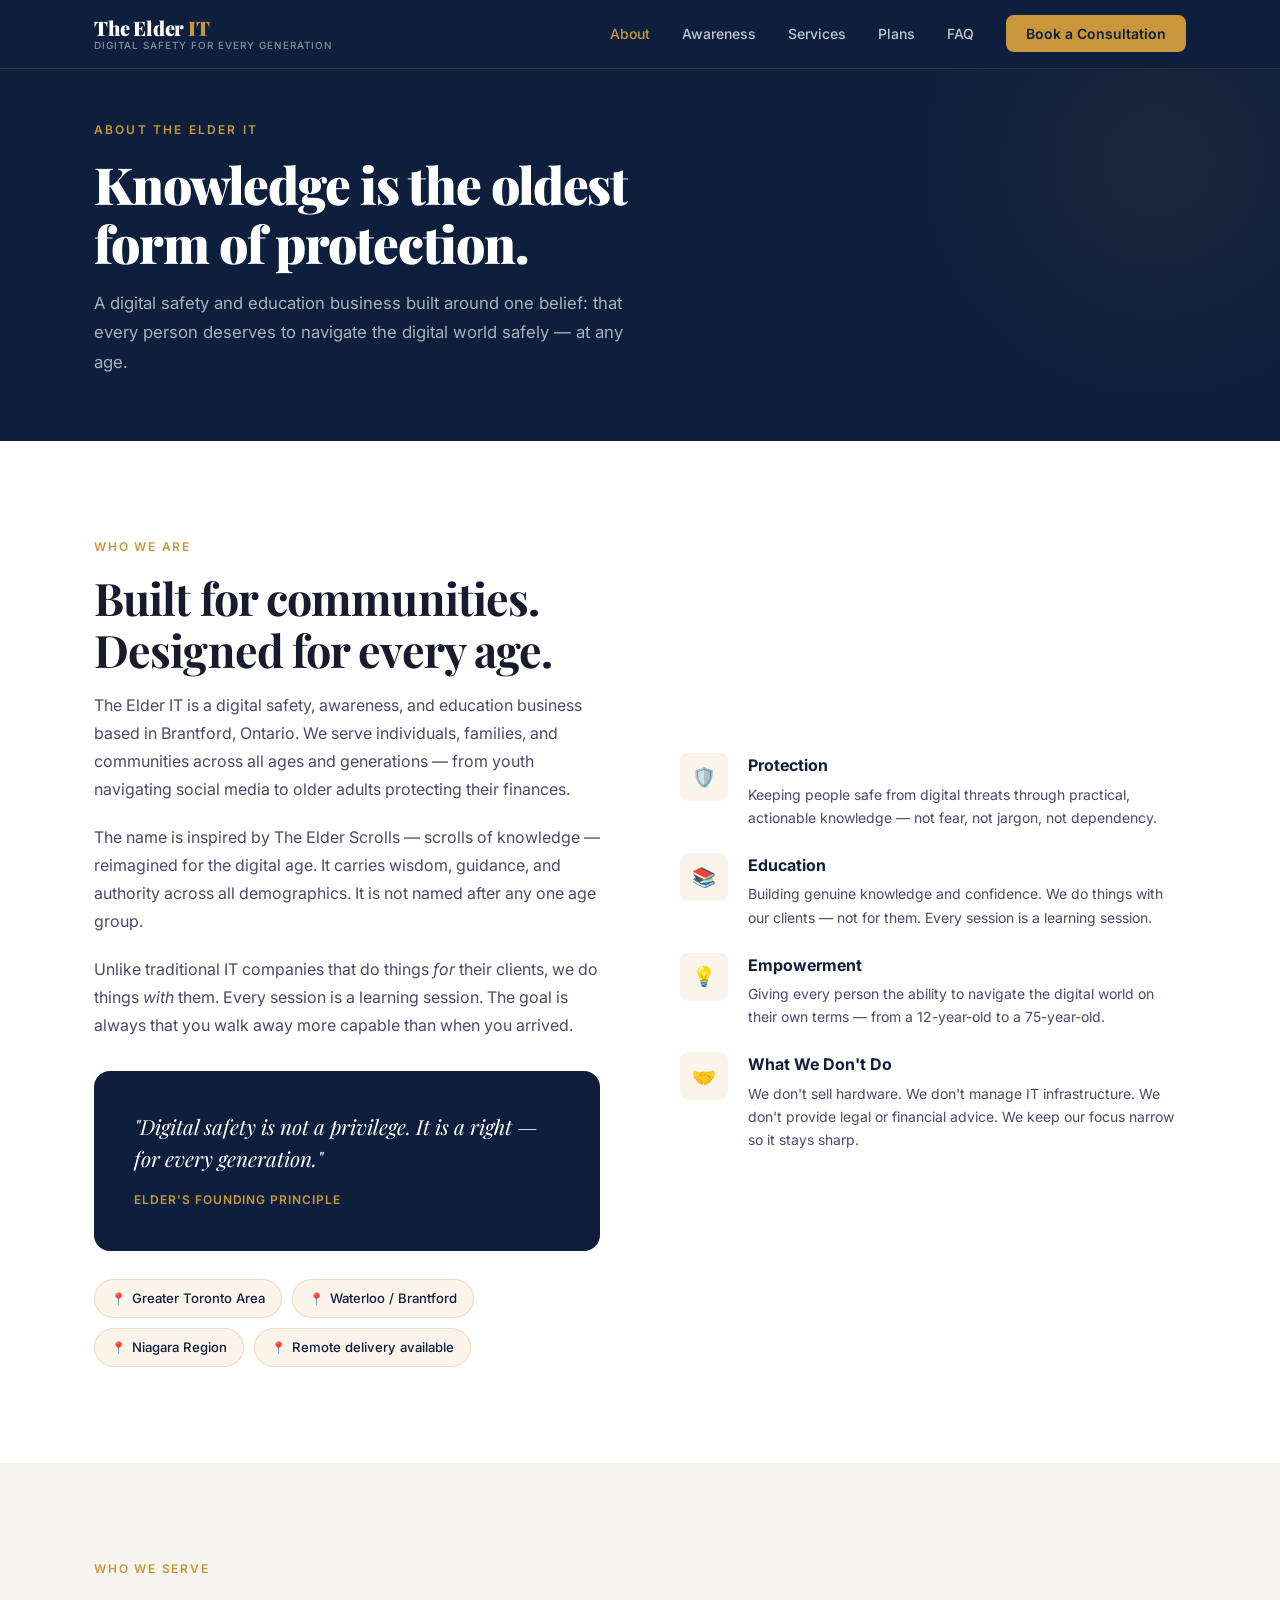
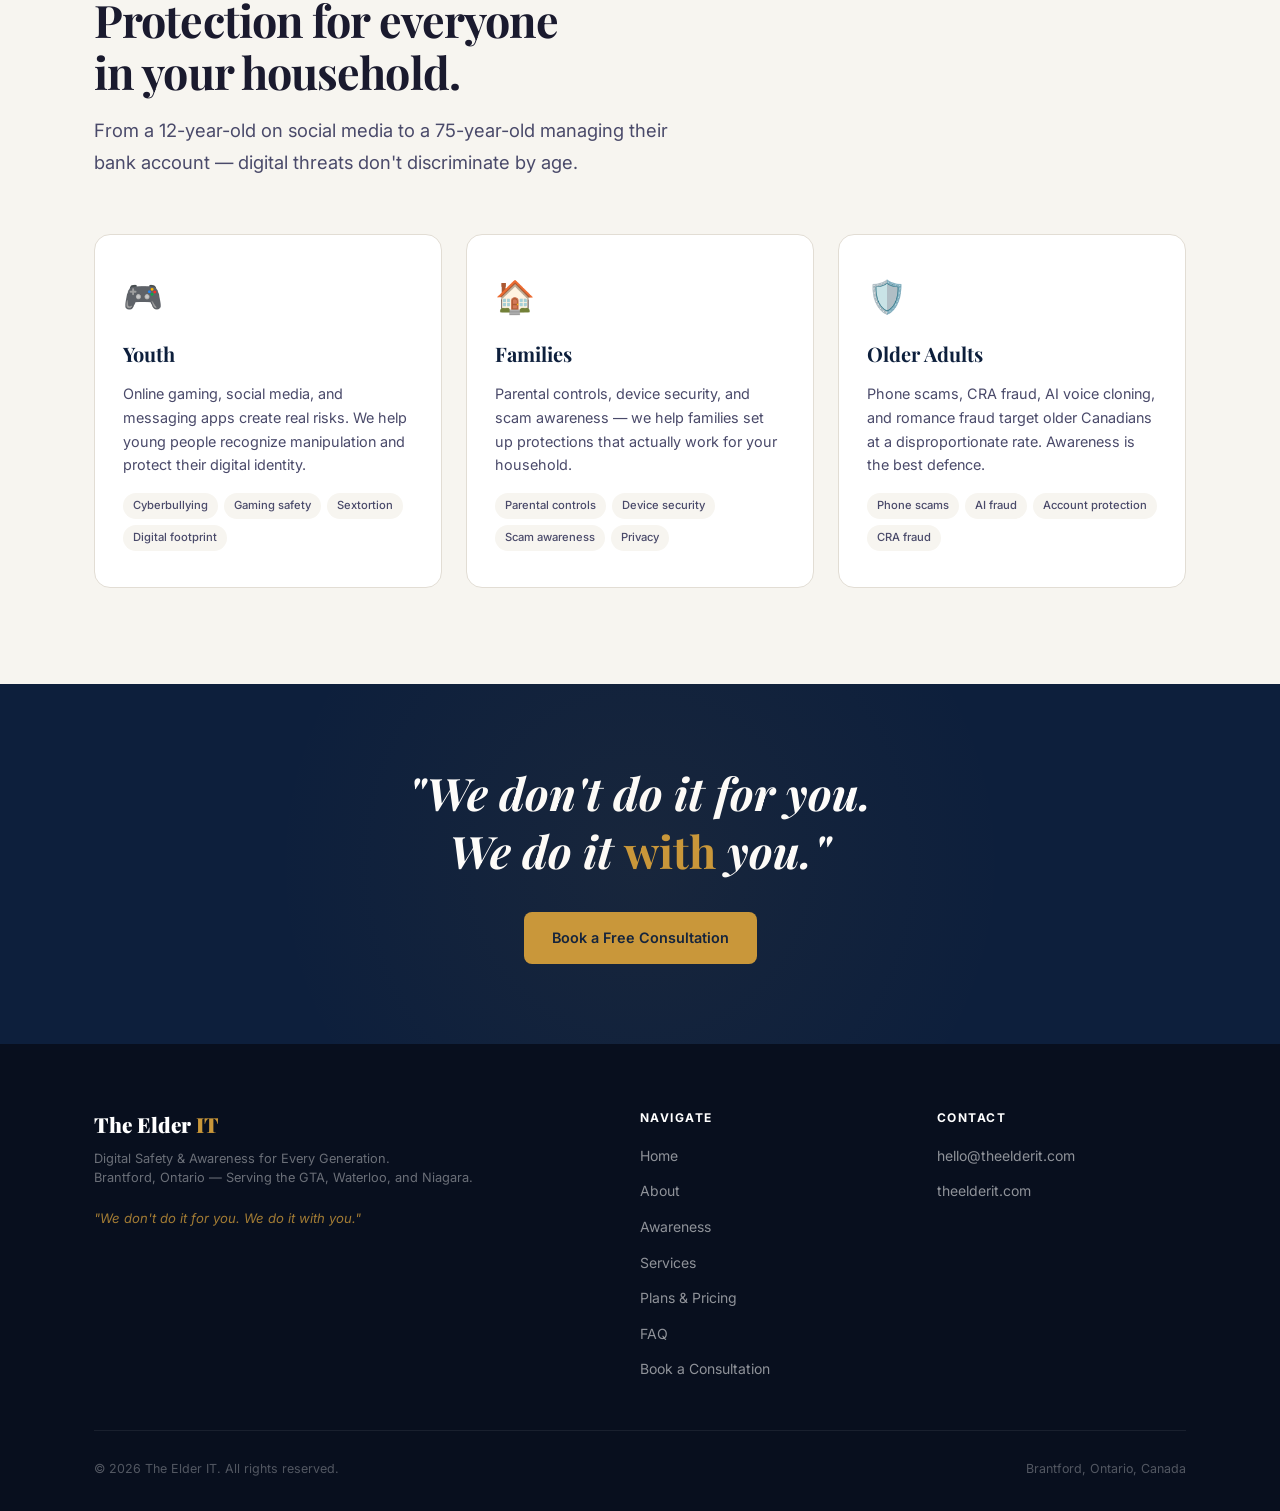
==== about.html @ 16ecff64 "Add files via upload" ====
<!DOCTYPE html>
<html lang="en">
<head>
  <meta charset="UTF-8" />
  <meta name="viewport" content="width=device-width, initial-scale=1.0" />
  <meta name="description" content="About — Who We Are and What We Stand For | The Elder IT" />
  <meta name="theme-color" content="#0D1F3C" />
  <title>About — Who We Are and What We Stand For — The Elder IT</title>
  <link rel="icon" type="image/svg+xml" href="data:image/svg+xml,<svg xmlns='http://www.w3.org/2000/svg' viewBox='0 0 32 32'><rect width='32' height='32' fill='%230D1F3C' rx='6'/><text x='16' y='22' text-anchor='middle' font-size='16' fill='%23C9973A' font-family='serif' font-weight='bold'>E</text></svg>" />
  <style>
/* ============================================
   THE ELDER IT — Main Stylesheet
   Colors: Navy #0D1F3C | Gold #C9973A | White
   ============================================ */

@import url('https://fonts.googleapis.com/css2?family=Playfair+Display:wght@700;900&family=Inter:wght@300;400;500;600&display=swap');

:root {
  --navy: #0D1F3C;
  --navy-light: #152e58;
  --gold: #C9973A;
  --gold-light: #e0b05a;
  --white: #ffffff;
  --off-white: #F7F5F0;
  --text-dark: #1a1a2e;
  --text-mid: #4a4a6a;
  --text-light: #8888aa;
  --border: #e2ddd4;
  --shadow: rgba(13, 31, 60, 0.12);
  --radius: 8px;
  --radius-lg: 16px;
}

*, *::before, *::after {
  box-sizing: border-box;
  margin: 0;
  padding: 0;
}

html {
  scroll-behavior: smooth;
}

body {
  font-family: 'Inter', sans-serif;
  font-weight: 400;
  color: var(--text-dark);
  background: var(--white);
  line-height: 1.6;
  -webkit-font-smoothing: antialiased;
}

/* ── TYPOGRAPHY ── */
h1, h2, h3 {
  font-family: 'Playfair Display', serif;
  line-height: 1.15;
  letter-spacing: -0.02em;
}

h1 { font-size: clamp(2.4rem, 5vw, 4rem); font-weight: 900; }
h2 { font-size: clamp(1.8rem, 3.5vw, 2.8rem); font-weight: 700; }
h3 { font-size: clamp(1.2rem, 2vw, 1.5rem); font-weight: 700; }

p { line-height: 1.75; color: var(--text-mid); }

a { color: inherit; text-decoration: none; }

/* ── LAYOUT ── */
.container {
  max-width: 1140px;
  margin: 0 auto;
  padding: 0 24px;
}

.section {
  padding: 96px 0;
}

.section--alt {
  background: var(--off-white);
}

.section--dark {
  background: var(--navy);
  color: var(--white);
}

.section__eyebrow {
  font-family: 'Inter', sans-serif;
  font-size: 0.75rem;
  font-weight: 600;
  letter-spacing: 0.15em;
  text-transform: uppercase;
  color: var(--gold);
  margin-bottom: 16px;
  display: block;
}

.section__heading {
  margin-bottom: 16px;
}

.section__subheading {
  font-size: 1.15rem;
  color: var(--text-mid);
  max-width: 600px;
  margin-bottom: 56px;
}

.section--dark .section__subheading {
  color: rgba(255,255,255,0.7);
}

.section--dark h2 {
  color: var(--white);
}

/* ── NAV ── */
.nav {
  position: fixed;
  top: 0;
  left: 0;
  right: 0;
  z-index: 100;
  background: var(--navy);
  border-bottom: 1px solid rgba(201, 151, 58, 0.2);
  transition: box-shadow 0.3s;
}

.nav.scrolled {
  box-shadow: 0 4px 24px rgba(13,31,60,0.35);
}

.nav__inner {
  display: flex;
  align-items: center;
  justify-content: space-between;
  height: 68px;
  padding: 0 24px;
  max-width: 1140px;
  margin: 0 auto;
}

.nav__logo {
  display: flex;
  flex-direction: column;
  line-height: 1;
}

.nav__logo-name {
  font-family: 'Playfair Display', serif;
  font-size: 1.25rem;
  font-weight: 900;
  color: var(--white);
  letter-spacing: -0.01em;
}

.nav__logo-name span {
  color: var(--gold);
}

.nav__logo-tagline {
  font-size: 0.62rem;
  font-weight: 500;
  letter-spacing: 0.1em;
  text-transform: uppercase;
  color: rgba(255,255,255,0.5);
  margin-top: 3px;
}

.nav__links {
  display: flex;
  align-items: center;
  gap: 32px;
  list-style: none;
}

.nav__links a {
  font-size: 0.875rem;
  font-weight: 500;
  color: rgba(255,255,255,0.75);
  transition: color 0.2s;
}

.nav__links a:hover {
  color: var(--gold);
}

.nav__cta {
  background: var(--gold);
  color: var(--navy) !important;
  padding: 10px 20px;
  border-radius: var(--radius);
  font-weight: 600 !important;
  transition: background 0.2s !important;
}

.nav__cta:hover {
  background: var(--gold-light) !important;
  color: var(--navy) !important;
}

.nav__hamburger {
  display: none;
  flex-direction: column;
  gap: 5px;
  cursor: pointer;
  background: none;
  border: none;
  padding: 4px;
}

.nav__hamburger span {
  display: block;
  width: 24px;
  height: 2px;
  background: var(--white);
  border-radius: 2px;
  transition: all 0.3s;
}

/* ── HERO ── */
.hero {
  background: var(--navy);
  min-height: 100vh;
  display: flex;
  align-items: center;
  padding-top: 68px;
  position: relative;
  overflow: hidden;
}

.hero::before {
  content: '';
  position: absolute;
  top: -20%;
  right: -10%;
  width: 600px;
  height: 600px;
  background: radial-gradient(circle, rgba(201,151,58,0.08) 0%, transparent 70%);
  pointer-events: none;
}

.hero::after {
  content: '';
  position: absolute;
  bottom: -10%;
  left: -5%;
  width: 400px;
  height: 400px;
  background: radial-gradient(circle, rgba(201,151,58,0.05) 0%, transparent 70%);
  pointer-events: none;
}

.hero__inner {
  display: grid;
  grid-template-columns: 1fr 1fr;
  gap: 80px;
  align-items: center;
  padding: 80px 24px;
  max-width: 1140px;
  margin: 0 auto;
  width: 100%;
}

.hero__scroll-line {
  display: block;
  width: 1px;
  height: 48px;
  background: linear-gradient(to bottom, var(--gold), transparent);
  margin-bottom: 24px;
}

.hero__eyebrow {
  font-size: 0.75rem;
  font-weight: 600;
  letter-spacing: 0.18em;
  text-transform: uppercase;
  color: var(--gold);
  margin-bottom: 20px;
  display: block;
}

.hero__heading {
  color: var(--white);
  margin-bottom: 24px;
}

.hero__heading em {
  font-style: normal;
  color: var(--gold);
}

.hero__body {
  font-size: 1.1rem;
  color: rgba(255,255,255,0.65);
  margin-bottom: 40px;
  max-width: 480px;
}

.hero__actions {
  display: flex;
  gap: 16px;
  flex-wrap: wrap;
}

.hero__stats {
  display: grid;
  grid-template-columns: 1fr 1fr;
  gap: 20px;
}

.hero__stat {
  background: rgba(255,255,255,0.04);
  border: 1px solid rgba(201,151,58,0.2);
  border-radius: var(--radius-lg);
  padding: 28px 24px;
  position: relative;
  overflow: hidden;
}

.hero__stat::before {
  content: '';
  position: absolute;
  top: 0;
  left: 0;
  right: 0;
  height: 2px;
  background: linear-gradient(to right, var(--gold), transparent);
}

.hero__stat-number {
  font-family: 'Playfair Display', serif;
  font-size: 2.2rem;
  font-weight: 900;
  color: var(--gold);
  line-height: 1;
  margin-bottom: 8px;
}

.hero__stat-label {
  font-size: 0.8rem;
  color: rgba(255,255,255,0.55);
  line-height: 1.4;
}

.hero__stat-source {
  font-size: 0.65rem;
  color: rgba(255,255,255,0.3);
  margin-top: 6px;
  font-style: italic;
}

/* ── BUTTONS ── */
.btn {
  display: inline-flex;
  align-items: center;
  gap: 8px;
  padding: 14px 28px;
  border-radius: var(--radius);
  font-family: 'Inter', sans-serif;
  font-size: 0.9rem;
  font-weight: 600;
  cursor: pointer;
  transition: all 0.2s;
  border: none;
  text-decoration: none;
}

.btn--primary {
  background: var(--gold);
  color: var(--navy);
}

.btn--primary:hover {
  background: var(--gold-light);
  transform: translateY(-1px);
  box-shadow: 0 8px 24px rgba(201,151,58,0.3);
}

.btn--outline {
  background: transparent;
  color: var(--white);
  border: 1px solid rgba(255,255,255,0.3);
}

.btn--outline:hover {
  border-color: var(--gold);
  color: var(--gold);
}

.btn--navy {
  background: var(--navy);
  color: var(--white);
}

.btn--navy:hover {
  background: var(--navy-light);
  transform: translateY(-1px);
}

/* ── AUDIENCE CARDS ── */
.audience-grid {
  display: grid;
  grid-template-columns: repeat(3, 1fr);
  gap: 24px;
}

.audience-card {
  background: var(--white);
  border: 1px solid var(--border);
  border-radius: var(--radius-lg);
  padding: 36px 28px;
  transition: all 0.25s;
  position: relative;
  overflow: hidden;
}

.audience-card::after {
  content: '';
  position: absolute;
  bottom: 0;
  left: 0;
  right: 0;
  height: 3px;
  background: var(--gold);
  transform: scaleX(0);
  transition: transform 0.25s;
  transform-origin: left;
}

.audience-card:hover {
  border-color: var(--gold);
  box-shadow: 0 12px 40px var(--shadow);
  transform: translateY(-4px);
}

.audience-card:hover::after {
  transform: scaleX(1);
}

.audience-card__icon {
  font-size: 2rem;
  margin-bottom: 16px;
  display: block;
}

.audience-card__title {
  font-family: 'Playfair Display', serif;
  font-size: 1.25rem;
  font-weight: 700;
  color: var(--navy);
  margin-bottom: 12px;
}

.audience-card__body {
  font-size: 0.9rem;
  color: var(--text-mid);
  line-height: 1.65;
}

.audience-card__tags {
  display: flex;
  flex-wrap: wrap;
  gap: 6px;
  margin-top: 16px;
}

.tag {
  font-size: 0.7rem;
  font-weight: 500;
  padding: 4px 10px;
  background: var(--off-white);
  border-radius: 100px;
  color: var(--text-mid);
}

/* ── THREAT SECTION ── */
.threat-grid {
  display: grid;
  grid-template-columns: repeat(3, 1fr);
  gap: 20px;
}

.threat-card {
  background: rgba(255,255,255,0.04);
  border: 1px solid rgba(255,255,255,0.08);
  border-radius: var(--radius-lg);
  padding: 28px 24px;
  transition: border-color 0.2s;
}

.threat-card:hover {
  border-color: rgba(201,151,58,0.4);
}

.threat-card__icon {
  font-size: 1.5rem;
  margin-bottom: 14px;
  display: block;
}

.threat-card__title {
  font-size: 1rem;
  font-weight: 600;
  color: var(--white);
  margin-bottom: 8px;
}

.threat-card__body {
  font-size: 0.85rem;
  color: rgba(255,255,255,0.55);
  line-height: 1.6;
}

.threat-tabs {
  display: flex;
  gap: 8px;
  margin-bottom: 40px;
}

.threat-tab {
  padding: 10px 24px;
  border-radius: 100px;
  font-size: 0.875rem;
  font-weight: 600;
  cursor: pointer;
  border: 1px solid rgba(255,255,255,0.2);
  background: transparent;
  color: rgba(255,255,255,0.6);
  transition: all 0.2s;
  font-family: 'Inter', sans-serif;
}

.threat-tab.active,
.threat-tab:hover {
  background: var(--gold);
  border-color: var(--gold);
  color: var(--navy);
}

.threat-panel { display: none; }
.threat-panel.active { display: grid; grid-template-columns: repeat(3, 1fr); gap: 20px; }

/* ── WARNING SIGNS ── */
.warning-list {
  display: flex;
  flex-direction: column;
  gap: 0;
  border: 1px solid var(--border);
  border-radius: var(--radius-lg);
  overflow: hidden;
  background: var(--white);
}

.warning-item {
  display: grid;
  grid-template-columns: 60px 1fr;
  align-items: center;
  gap: 24px;
  padding: 24px 28px;
  border-bottom: 1px solid var(--border);
  transition: background 0.2s;
}

.warning-item:last-child { border-bottom: none; }

.warning-item:hover {
  background: rgba(201,151,58,0.06);
}

.warning-item__number {
  font-family: 'Playfair Display', serif;
  font-size: 2rem;
  font-weight: 900;
  color: var(--gold);
  opacity: 0.6;
  line-height: 1;
}

.warning-item__title {
  font-size: 1rem;
  font-weight: 700;
  color: var(--navy);
  margin-bottom: 4px;
}

.warning-item__body {
  font-size: 0.875rem;
  color: var(--text-mid);
  line-height: 1.6;
}

/* ── SERVICES ── */
.services-grid {
  display: grid;
  grid-template-columns: repeat(2, 1fr);
  gap: 24px;
}

.service-card {
  background: var(--white);
  border: 1px solid var(--border);
  border-radius: var(--radius-lg);
  padding: 32px 28px;
  transition: all 0.25s;
}

.service-card:hover {
  box-shadow: 0 12px 40px var(--shadow);
  border-color: rgba(201,151,58,0.4);
}

.service-card__icon {
  font-size: 1.75rem;
  margin-bottom: 16px;
  display: block;
}

.service-card__title {
  font-family: 'Playfair Display', serif;
  font-size: 1.2rem;
  font-weight: 700;
  color: var(--navy);
  margin-bottom: 10px;
}

.service-card__body {
  font-size: 0.875rem;
  color: var(--text-mid);
  line-height: 1.65;
}

/* ── PLANS ── */
.plans-grid {
  display: grid;
  grid-template-columns: repeat(4, 1fr);
  gap: 20px;
  align-items: start;
}

.plan-card {
  background: var(--white);
  border: 1px solid var(--border);
  border-radius: var(--radius-lg);
  padding: 32px 24px;
  position: relative;
  transition: all 0.25s;
}

.plan-card:hover {
  box-shadow: 0 16px 48px var(--shadow);
  transform: translateY(-4px);
}

.plan-card--featured {
  border: 2px solid var(--gold);
  background: var(--navy);
  color: var(--white);
}

.plan-card--featured .plan-card__price,
.plan-card--featured .plan-card__name {
  color: var(--white);
}

.plan-card--featured .plan-card__feature {
  color: rgba(255,255,255,0.75);
  border-color: rgba(255,255,255,0.1);
}

.plan-card--featured .plan-card__feature::before {
  color: var(--gold);
}

.plan-badge {
  position: absolute;
  top: -12px;
  left: 50%;
  transform: translateX(-50%);
  background: var(--gold);
  color: var(--navy);
  font-size: 0.7rem;
  font-weight: 700;
  letter-spacing: 0.1em;
  text-transform: uppercase;
  padding: 4px 14px;
  border-radius: 100px;
  white-space: nowrap;
}

.plan-card__name {
  font-family: 'Playfair Display', serif;
  font-size: 1.15rem;
  font-weight: 700;
  color: var(--navy);
  margin-bottom: 8px;
}

.plan-card__price {
  font-family: 'Playfair Display', serif;
  font-size: 2.2rem;
  font-weight: 900;
  color: var(--navy);
  line-height: 1;
  margin-bottom: 4px;
}

.plan-card__price span {
  font-size: 1rem;
  font-weight: 400;
  font-family: 'Inter', sans-serif;
  color: var(--text-light);
}

.plan-card__hst {
  font-size: 0.72rem;
  color: var(--text-light);
  margin-bottom: 20px;
}

.plan-card--featured .plan-card__hst {
  color: rgba(255,255,255,0.4);
}

.plan-card__divider {
  height: 1px;
  background: var(--border);
  margin: 16px 0;
}

.plan-card--featured .plan-card__divider {
  background: rgba(255,255,255,0.1);
}

.plan-card__features {
  list-style: none;
  display: flex;
  flex-direction: column;
  gap: 10px;
  margin-bottom: 24px;
}

.plan-card__feature {
  font-size: 0.82rem;
  color: var(--text-mid);
  padding-left: 20px;
  position: relative;
  border-bottom: 1px solid var(--border);
  padding-bottom: 10px;
  line-height: 1.4;
}

.plan-card__feature:last-child {
  border-bottom: none;
  padding-bottom: 0;
}

.plan-card__feature::before {
  content: '✓';
  position: absolute;
  left: 0;
  color: var(--gold);
  font-weight: 700;
  font-size: 0.75rem;
}

.plan-card .btn {
  width: 100%;
  justify-content: center;
}

/* ── FAQ ── */
.faq-list {
  max-width: 760px;
  margin: 0 auto;
}

.faq-item {
  border-bottom: 1px solid var(--border);
}

.faq-question {
  width: 100%;
  background: none;
  border: none;
  text-align: left;
  padding: 24px 0;
  font-family: 'Inter', sans-serif;
  font-size: 1rem;
  font-weight: 600;
  color: var(--navy);
  cursor: pointer;
  display: flex;
  justify-content: space-between;
  align-items: center;
  gap: 16px;
  transition: color 0.2s;
}

.faq-question:hover {
  color: var(--gold);
}

.faq-question svg {
  flex-shrink: 0;
  transition: transform 0.25s;
  color: var(--gold);
}

.faq-item.open .faq-question svg {
  transform: rotate(45deg);
}

.faq-answer {
  max-height: 0;
  overflow: hidden;
  transition: max-height 0.35s ease, padding 0.2s;
}

.faq-item.open .faq-answer {
  max-height: 400px;
  padding-bottom: 24px;
}

.faq-answer p {
  font-size: 0.95rem;
  color: var(--text-mid);
  line-height: 1.75;
}

/* ── CONTACT / BOOKING ── */
.contact-grid {
  display: grid;
  grid-template-columns: 1fr 1.5fr;
  gap: 64px;
  align-items: start;
}

.contact-info__item {
  display: flex;
  align-items: flex-start;
  gap: 16px;
  margin-bottom: 28px;
}

.contact-info__icon {
  width: 44px;
  height: 44px;
  background: rgba(201,151,58,0.1);
  border-radius: var(--radius);
  display: flex;
  align-items: center;
  justify-content: center;
  font-size: 1.1rem;
  flex-shrink: 0;
  color: var(--gold);
}

.contact-info__label {
  font-size: 0.75rem;
  font-weight: 600;
  text-transform: uppercase;
  letter-spacing: 0.1em;
  color: var(--gold);
  margin-bottom: 4px;
}

.contact-info__value {
  font-size: 0.95rem;
  color: var(--text-mid);
}

.contact-info__value a {
  color: var(--navy);
  font-weight: 500;
  transition: color 0.2s;
}

.contact-info__value a:hover {
  color: var(--gold);
}

.booking-form {
  background: var(--white);
  border: 1px solid var(--border);
  border-radius: var(--radius-lg);
  padding: 40px;
}

.form-group {
  margin-bottom: 20px;
}

.form-label {
  display: block;
  font-size: 0.82rem;
  font-weight: 600;
  color: var(--navy);
  margin-bottom: 8px;
  letter-spacing: 0.02em;
}

.form-input,
.form-select,
.form-textarea {
  width: 100%;
  padding: 12px 16px;
  border: 1px solid var(--border);
  border-radius: var(--radius);
  font-family: 'Inter', sans-serif;
  font-size: 0.9rem;
  color: var(--text-dark);
  background: var(--white);
  transition: border-color 0.2s, box-shadow 0.2s;
  appearance: none;
}

.form-input:focus,
.form-select:focus,
.form-textarea:focus {
  outline: none;
  border-color: var(--gold);
  box-shadow: 0 0 0 3px rgba(201,151,58,0.12);
}

.form-input::placeholder,
.form-textarea::placeholder {
  color: var(--text-light);
}

.form-textarea {
  resize: vertical;
  min-height: 100px;
}

.form-row {
  display: grid;
  grid-template-columns: 1fr 1fr;
  gap: 16px;
}

.form-note {
  font-size: 0.78rem;
  color: var(--text-light);
  margin-top: 12px;
  text-align: center;
}

.form-success {
  display: none;
  text-align: center;
  padding: 32px;
}

.form-success__icon {
  font-size: 2.5rem;
  margin-bottom: 12px;
}

.form-success__title {
  font-family: 'Playfair Display', serif;
  font-size: 1.4rem;
  color: var(--navy);
  margin-bottom: 8px;
}

.form-success__body {
  font-size: 0.9rem;
  color: var(--text-mid);
}

/* ── MISSION BANNER ── */
.mission-banner {
  background: var(--navy);
  padding: 80px 0;
  text-align: center;
  position: relative;
  overflow: hidden;
}

.mission-banner::before {
  content: '';
  position: absolute;
  top: 50%;
  left: 50%;
  transform: translate(-50%, -50%);
  width: 800px;
  height: 800px;
  background: radial-gradient(circle, rgba(201,151,58,0.06) 0%, transparent 65%);
  pointer-events: none;
}

.mission-banner__quote {
  font-family: 'Playfair Display', serif;
  font-size: clamp(1.6rem, 3.5vw, 2.8rem);
  font-weight: 700;
  font-style: italic;
  color: var(--white);
  max-width: 800px;
  margin: 0 auto 24px;
  line-height: 1.3;
}

.mission-banner__quote em {
  color: var(--gold);
  font-style: normal;
}

.mission-banner__attr {
  font-size: 0.8rem;
  font-weight: 500;
  letter-spacing: 0.12em;
  text-transform: uppercase;
  color: rgba(255,255,255,0.4);
}

/* ── FOOTER ── */
.footer {
  background: #080f1e;
  color: rgba(255,255,255,0.6);
  padding: 64px 0 32px;
}

.footer__grid {
  display: grid;
  grid-template-columns: 2fr 1fr 1fr;
  gap: 48px;
  margin-bottom: 48px;
}

.footer__logo-name {
  font-family: 'Playfair Display', serif;
  font-size: 1.3rem;
  font-weight: 900;
  color: var(--white);
  margin-bottom: 8px;
}

.footer__logo-name span {
  color: var(--gold);
}

.footer__tagline {
  font-size: 0.8rem;
  color: rgba(255,255,255,0.4);
  margin-bottom: 20px;
  line-height: 1.5;
}

.footer__differentiator {
  font-size: 0.82rem;
  font-style: italic;
  color: var(--gold);
  opacity: 0.8;
}

.footer__heading {
  font-size: 0.75rem;
  font-weight: 700;
  letter-spacing: 0.12em;
  text-transform: uppercase;
  color: var(--white);
  margin-bottom: 16px;
}

.footer__links {
  list-style: none;
  display: flex;
  flex-direction: column;
  gap: 10px;
}

.footer__links a {
  font-size: 0.875rem;
  color: rgba(255,255,255,0.55);
  transition: color 0.2s;
}

.footer__links a:hover {
  color: var(--gold);
}

.footer__divider {
  height: 1px;
  background: rgba(255,255,255,0.07);
  margin-bottom: 28px;
}

.footer__bottom {
  display: flex;
  justify-content: space-between;
  align-items: center;
  font-size: 0.78rem;
  color: rgba(255,255,255,0.3);
}

/* ── PROTECTION PLAN ── */
.protection-steps {
  display: grid;
  grid-template-columns: repeat(3, 1fr);
  gap: 32px;
}

.protection-step {
  text-align: center;
  padding: 40px 28px;
  background: var(--off-white);
  border-radius: var(--radius-lg);
  position: relative;
}

.protection-step__number {
  width: 52px;
  height: 52px;
  background: var(--navy);
  color: var(--gold);
  font-family: 'Playfair Display', serif;
  font-size: 1.4rem;
  font-weight: 900;
  border-radius: 50%;
  display: flex;
  align-items: center;
  justify-content: center;
  margin: 0 auto 20px;
}

.protection-step__title {
  font-family: 'Playfair Display', serif;
  font-size: 1.2rem;
  font-weight: 700;
  color: var(--navy);
  margin-bottom: 12px;
}

.protection-step__items {
  list-style: none;
  display: flex;
  flex-direction: column;
  gap: 8px;
  text-align: left;
}

.protection-step__item {
  font-size: 0.85rem;
  color: var(--text-mid);
  padding-left: 16px;
  position: relative;
  line-height: 1.5;
}

.protection-step__item::before {
  content: '→';
  position: absolute;
  left: 0;
  color: var(--gold);
  font-size: 0.75rem;
}

/* ── ABOUT SECTION ── */
.about-grid {
  display: grid;
  grid-template-columns: 1fr 1fr;
  gap: 80px;
  align-items: center;
}

.about-principle {
  background: var(--navy);
  border-radius: var(--radius-lg);
  padding: 40px;
  margin-top: 32px;
}

.about-principle__text {
  font-family: 'Playfair Display', serif;
  font-size: 1.3rem;
  font-style: italic;
  color: var(--white);
  line-height: 1.5;
  margin-bottom: 12px;
}

.about-principle__attr {
  font-size: 0.75rem;
  color: var(--gold);
  font-weight: 600;
  letter-spacing: 0.08em;
  text-transform: uppercase;
}

.about-values {
  display: flex;
  flex-direction: column;
  gap: 24px;
}

.about-value {
  display: flex;
  gap: 20px;
  align-items: flex-start;
}

.about-value__icon {
  width: 48px;
  height: 48px;
  background: rgba(201,151,58,0.1);
  border-radius: var(--radius);
  display: flex;
  align-items: center;
  justify-content: center;
  font-size: 1.2rem;
  flex-shrink: 0;
}

.about-value__title {
  font-weight: 700;
  color: var(--navy);
  margin-bottom: 4px;
  font-size: 1rem;
}

.about-value__body {
  font-size: 0.875rem;
  color: var(--text-mid);
  line-height: 1.65;
}

/* ── REGION PILLS ── */
.region-pills {
  display: flex;
  flex-wrap: wrap;
  gap: 10px;
  margin-top: 20px;
}

.region-pill {
  display: inline-flex;
  align-items: center;
  gap: 6px;
  background: rgba(201,151,58,0.1);
  border: 1px solid rgba(201,151,58,0.25);
  color: var(--navy);
  font-size: 0.82rem;
  font-weight: 500;
  padding: 8px 16px;
  border-radius: 100px;
}

.region-pill::before {
  content: '📍';
  font-size: 0.75rem;
}

/* ── SCROLL ANIMATIONS ── */
.fade-up {
  opacity: 0;
  transform: translateY(24px);
  transition: opacity 0.6s ease, transform 0.6s ease;
}

.fade-up.visible {
  opacity: 1;
  transform: translateY(0);
}

/* ── MOBILE ── */
@media (max-width: 1024px) {
  .plans-grid {
    grid-template-columns: repeat(2, 1fr);
  }
}

@media (max-width: 900px) {
  .hero__inner {
    grid-template-columns: 1fr;
    gap: 48px;
    padding: 60px 24px;
  }

  .hero__stats {
    grid-template-columns: repeat(2, 1fr);
  }

  .audience-grid {
    grid-template-columns: 1fr 1fr;
  }

  .threat-grid,
  .threat-panel.active {
    grid-template-columns: 1fr 1fr;
  }

  .services-grid {
    grid-template-columns: 1fr;
  }

  .contact-grid {
    grid-template-columns: 1fr;
  }

  .about-grid {
    grid-template-columns: 1fr;
    gap: 40px;
  }

  .protection-steps {
    grid-template-columns: 1fr;
  }

  .footer__grid {
    grid-template-columns: 1fr 1fr;
  }
}

@media (max-width: 640px) {
  .section { padding: 64px 0; }

  .nav__links { display: none; }
  .nav__hamburger { display: flex; }

  .nav__links.mobile-open {
    display: flex;
    flex-direction: column;
    position: fixed;
    top: 68px;
    left: 0;
    right: 0;
    background: var(--navy);
    padding: 24px;
    gap: 20px;
    border-top: 1px solid rgba(201,151,58,0.2);
    z-index: 99;
  }

  .hero__stats {
    grid-template-columns: 1fr 1fr;
  }

  .audience-grid {
    grid-template-columns: 1fr;
  }

  .threat-grid,
  .threat-panel.active {
    grid-template-columns: 1fr;
  }

  .plans-grid {
    grid-template-columns: 1fr;
  }

  .form-row {
    grid-template-columns: 1fr;
  }

  .footer__grid {
    grid-template-columns: 1fr;
  }

  .footer__bottom {
    flex-direction: column;
    gap: 8px;
    text-align: center;
  }

  .booking-form {
    padding: 24px;
  }

  .warning-item {
    grid-template-columns: 40px 1fr;
    gap: 16px;
    padding: 20px;
  }
}

@media (prefers-reduced-motion: reduce) {
  .fade-up { transition: none; opacity: 1; transform: none; }
  * { transition-duration: 0.01ms !important; }
}


/* ── HOMEPAGE SECTION CARDS ── */
.home-sections {
  display: grid;
  grid-template-columns: repeat(3, 1fr);
  gap: 24px;
  margin-top: 56px;
}

.home-card {
  background: var(--white);
  border: 1px solid var(--border);
  border-radius: var(--radius-lg);
  padding: 36px 28px;
  text-decoration: none;
  display: block;
  transition: all 0.25s;
  position: relative;
  overflow: hidden;
}

.home-card::after {
  content: '';
  position: absolute;
  bottom: 0;
  left: 0;
  right: 0;
  height: 3px;
  background: var(--gold);
  transform: scaleX(0);
  transition: transform 0.25s;
  transform-origin: left;
}

.home-card:hover {
  border-color: var(--gold);
  box-shadow: 0 12px 40px var(--shadow);
  transform: translateY(-4px);
}

.home-card:hover::after {
  transform: scaleX(1);
}

.home-card__icon {
  font-size: 2rem;
  margin-bottom: 16px;
  display: block;
}

.home-card__title {
  font-family: 'Playfair Display', serif;
  font-size: 1.25rem;
  font-weight: 700;
  color: var(--navy);
  margin-bottom: 10px;
}

.home-card__body {
  font-size: 0.875rem;
  color: var(--text-mid);
  line-height: 1.65;
  margin-bottom: 20px;
}

.home-card__arrow {
  font-size: 0.82rem;
  font-weight: 600;
  color: var(--gold);
  letter-spacing: 0.05em;
}

/* ── PAGE HEADER ── */
.page-header {
  background: var(--navy);
  padding: 120px 0 64px;
  position: relative;
  overflow: hidden;
}

.page-header::before {
  content: '';
  position: absolute;
  top: -20%;
  right: -10%;
  width: 500px;
  height: 500px;
  background: radial-gradient(circle, rgba(201,151,58,0.08) 0%, transparent 70%);
  pointer-events: none;
}

.page-header__eyebrow {
  font-size: 0.75rem;
  font-weight: 600;
  letter-spacing: 0.18em;
  text-transform: uppercase;
  color: var(--gold);
  margin-bottom: 16px;
  display: block;
}

.page-header__title {
  font-family: 'Playfair Display', serif;
  font-size: clamp(2rem, 4vw, 3.2rem);
  font-weight: 900;
  color: var(--white);
  line-height: 1.15;
  margin-bottom: 16px;
}

.page-header__body {
  font-size: 1.05rem;
  color: rgba(255,255,255,0.65);
  max-width: 560px;
}

/* ── ACTIVE NAV ── */
.nav__links a.active {
  color: var(--gold);
}

@media (max-width: 900px) {
  .home-sections {
    grid-template-columns: repeat(2, 1fr);
  }
}

@media (max-width: 640px) {
  .home-sections {
    grid-template-columns: 1fr;
  }
}
</style>
</head>
<body>
<nav class="nav" role="navigation" aria-label="Main navigation">
  <div class="nav__inner">
    <a href="index.html" class="nav__logo" aria-label="The Elder IT — Home">
      <span class="nav__logo-name">The Elder <span>IT</span></span>
      <span class="nav__logo-tagline">Digital Safety for Every Generation</span>
    </a>
    <ul class="nav__links">
      <li><a href="about.html" class="active">About</a></li>
      <li><a href="awareness.html">Awareness</a></li>
      <li><a href="services.html">Services</a></li>
      <li><a href="plans.html">Plans</a></li>
      <li><a href="faq.html">FAQ</a></li>
      <li><a href="contact.html" class="nav__cta">Book a Consultation</a></li>
    </ul>
    <button class="nav__hamburger" aria-label="Open menu" aria-expanded="false">
      <span></span><span></span><span></span>
    </button>
  </div>
</nav>

<div class="page-header">
  <div class="container">
    <span class="page-header__eyebrow">About The Elder IT</span>
    <h1 class="page-header__title">Knowledge is the oldest<br />form of protection.</h1>
    <p class="page-header__body">A digital safety and education business built around one belief: that every person deserves to navigate the digital world safely — at any age.</p>
  </div>
</div>

<section class="section">
  <div class="container">
    <div class="about-grid">
      <div>
        <span class="section__eyebrow">Who We Are</span>
        <h2 class="section__heading">Built for communities.<br />Designed for every age.</h2>
        <p style="margin-bottom:20px;">The Elder IT is a digital safety, awareness, and education business based in Brantford, Ontario. We serve individuals, families, and communities across all ages and generations — from youth navigating social media to older adults protecting their finances.</p>
        <p style="margin-bottom:20px;">The name is inspired by The Elder Scrolls — scrolls of knowledge — reimagined for the digital age. It carries wisdom, guidance, and authority across all demographics. It is not named after any one age group.</p>
        <p style="margin-bottom:32px;">Unlike traditional IT companies that do things <em>for</em> their clients, we do things <em>with</em> them. Every session is a learning session. The goal is always that you walk away more capable than when you arrived.</p>

        <div class="about-principle">
          <p class="about-principle__text">"Digital safety is not a privilege. It is a right — for every generation."</p>
          <span class="about-principle__attr">Elder's Founding Principle</span>
        </div>

        <div class="region-pills" style="margin-top:28px;">
          <span class="region-pill">Greater Toronto Area</span>
          <span class="region-pill">Waterloo / Brantford</span>
          <span class="region-pill">Niagara Region</span>
          <span class="region-pill">Remote delivery available</span>
        </div>
      </div>

      <div class="about-values">
        <div class="about-value fade-up">
          <div class="about-value__icon">🛡️</div>
          <div>
            <div class="about-value__title">Protection</div>
            <p class="about-value__body">Keeping people safe from digital threats through practical, actionable knowledge — not fear, not jargon, not dependency.</p>
          </div>
        </div>
        <div class="about-value fade-up">
          <div class="about-value__icon">📚</div>
          <div>
            <div class="about-value__title">Education</div>
            <p class="about-value__body">Building genuine knowledge and confidence. We do things with our clients — not for them. Every session is a learning session.</p>
          </div>
        </div>
        <div class="about-value fade-up">
          <div class="about-value__icon">💡</div>
          <div>
            <div class="about-value__title">Empowerment</div>
            <p class="about-value__body">Giving every person the ability to navigate the digital world on their own terms — from a 12-year-old to a 75-year-old.</p>
          </div>
        </div>
        <div class="about-value fade-up">
          <div class="about-value__icon">🤝</div>
          <div>
            <div class="about-value__title">What We Don't Do</div>
            <p class="about-value__body">We don't sell hardware. We don't manage IT infrastructure. We don't provide legal or financial advice. We keep our focus narrow so it stays sharp.</p>
          </div>
        </div>
      </div>
    </div>
  </div>
</section>

<section class="section section--alt">
  <div class="container">
    <span class="section__eyebrow">Who We Serve</span>
    <h2 class="section__heading">Protection for everyone<br />in your household.</h2>
    <p class="section__subheading">From a 12-year-old on social media to a 75-year-old managing their bank account — digital threats don't discriminate by age.</p>
    <div class="audience-grid">
      <div class="audience-card fade-up">
        <span class="audience-card__icon">🎮</span>
        <div class="audience-card__title">Youth</div>
        <p class="audience-card__body">Online gaming, social media, and messaging apps create real risks. We help young people recognize manipulation and protect their digital identity.</p>
        <div class="audience-card__tags">
          <span class="tag">Cyberbullying</span><span class="tag">Gaming safety</span><span class="tag">Sextortion</span><span class="tag">Digital footprint</span>
        </div>
      </div>
      <div class="audience-card fade-up">
        <span class="audience-card__icon">🏠</span>
        <div class="audience-card__title">Families</div>
        <p class="audience-card__body">Parental controls, device security, and scam awareness — we help families set up protections that actually work for your household.</p>
        <div class="audience-card__tags">
          <span class="tag">Parental controls</span><span class="tag">Device security</span><span class="tag">Scam awareness</span><span class="tag">Privacy</span>
        </div>
      </div>
      <div class="audience-card fade-up">
        <span class="audience-card__icon">🛡️</span>
        <div class="audience-card__title">Older Adults</div>
        <p class="audience-card__body">Phone scams, CRA fraud, AI voice cloning, and romance fraud target older Canadians at a disproportionate rate. Awareness is the best defence.</p>
        <div class="audience-card__tags">
          <span class="tag">Phone scams</span><span class="tag">AI fraud</span><span class="tag">Account protection</span><span class="tag">CRA fraud</span>
        </div>
      </div>
    </div>
  </div>
</section>

<div class="mission-banner">
  <div class="container">
    <p class="mission-banner__quote">"We don't do it for you.<br />We do it <em>with</em> you."</p>
    <div style="margin-top:32px;"><a href="contact.html" class="btn btn--primary">Book a Free Consultation</a></div>
  </div>
</div>

<footer class="footer">
  <div class="container">
    <div class="footer__grid">
      <div>
        <div class="footer__logo-name">The Elder <span>IT</span></div>
        <p class="footer__tagline">Digital Safety & Awareness for Every Generation.<br />Brantford, Ontario — Serving the GTA, Waterloo, and Niagara.</p>
        <p class="footer__differentiator">"We don't do it for you. We do it with you."</p>
      </div>
      <div>
        <div class="footer__heading">Navigate</div>
        <ul class="footer__links">
          <li><a href="index.html">Home</a></li>
          <li><a href="about.html">About</a></li>
          <li><a href="awareness.html">Awareness</a></li>
          <li><a href="services.html">Services</a></li>
          <li><a href="plans.html">Plans & Pricing</a></li>
          <li><a href="faq.html">FAQ</a></li>
          <li><a href="contact.html">Book a Consultation</a></li>
        </ul>
      </div>
      <div>
        <div class="footer__heading">Contact</div>
        <ul class="footer__links">
          <li><a href="mailto:hello@theelderit.com">hello@theelderit.com</a></li>
          <li><a href="https://theelderit.com">theelderit.com</a></li>
        </ul>
      </div>
    </div>
    <div class="footer__divider"></div>
    <div class="footer__bottom">
      <span>&copy; 2026 The Elder IT. All rights reserved.</span>
      <span>Brantford, Ontario, Canada</span>
    </div>
  </div>
</footer>
<script>
/* ============================================
   THE ELDER IT — Main JavaScript
   ============================================ */

document.addEventListener('DOMContentLoaded', () => {

  // ── NAV SCROLL ──
  const nav = document.querySelector('.nav');
  window.addEventListener('scroll', () => {
    nav.classList.toggle('scrolled', window.scrollY > 40);
  });

  // ── MOBILE HAMBURGER ──
  const hamburger = document.querySelector('.nav__hamburger');
  const navLinks = document.querySelector('.nav__links');

  if (hamburger) {
    hamburger.addEventListener('click', () => {
      navLinks.classList.toggle('mobile-open');
      const spans = hamburger.querySelectorAll('span');
      spans.forEach(s => s.classList.toggle('open'));
    });

    // Close on link click
    navLinks.querySelectorAll('a').forEach(link => {
      link.addEventListener('click', () => {
        navLinks.classList.remove('mobile-open');
      });
    });
  }

  // ── THREAT TABS ──
  const tabs = document.querySelectorAll('.threat-tab');
  const panels = document.querySelectorAll('.threat-panel');

  tabs.forEach(tab => {
    tab.addEventListener('click', () => {
      tabs.forEach(t => t.classList.remove('active'));
      panels.forEach(p => p.classList.remove('active'));
      tab.classList.add('active');
      const target = tab.dataset.panel;
      const panel = document.getElementById(target);
      if (panel) panel.classList.add('active');
    });
  });

  // ── FAQ ACCORDION ──
  const faqItems = document.querySelectorAll('.faq-item');

  faqItems.forEach(item => {
    const question = item.querySelector('.faq-question');
    question.addEventListener('click', () => {
      const isOpen = item.classList.contains('open');
      // Close all
      faqItems.forEach(i => i.classList.remove('open'));
      // Open clicked if it was closed
      if (!isOpen) item.classList.add('open');
    });
  });

  // ── SCROLL ANIMATIONS ──
  const fadeEls = document.querySelectorAll('.fade-up');
  const observer = new IntersectionObserver((entries) => {
    entries.forEach((entry, i) => {
      if (entry.isIntersecting) {
        setTimeout(() => {
          entry.target.classList.add('visible');
        }, i * 80);
        observer.unobserve(entry.target);
      }
    });
  }, { threshold: 0.1, rootMargin: '0px 0px -40px 0px' });

  fadeEls.forEach(el => observer.observe(el));

  // ── SMOOTH SCROLL for anchor links ──
  document.querySelectorAll('a[href^="#"]').forEach(anchor => {
    anchor.addEventListener('click', (e) => {
      const target = document.querySelector(anchor.getAttribute('href'));
      if (target) {
        e.preventDefault();
        const offset = 80;
        const top = target.getBoundingClientRect().top + window.scrollY - offset;
        window.scrollTo({ top, behavior: 'smooth' });
      }
    });
  });

  // ── BOOKING FORM ──
  const bookingForm = document.getElementById('booking-form');
  if (bookingForm) {
    bookingForm.addEventListener('submit', async (e) => {
      e.preventDefault();
      const btn = bookingForm.querySelector('.btn--submit');
      btn.textContent = 'Sending…';
      btn.disabled = true;

      const formData = new FormData(bookingForm);

      try {
        const response = await fetch(bookingForm.action, {
          method: 'POST',
          body: formData,
          headers: { 'Accept': 'application/json' }
        });

        if (response.ok) {
          bookingForm.style.display = 'none';
          document.getElementById('form-success').style.display = 'block';
        } else {
          btn.textContent = 'Try again';
          btn.disabled = false;
          alert('Something went wrong. Please email us at hello@theelderit.com');
        }
      } catch (err) {
        btn.textContent = 'Try again';
        btn.disabled = false;
        alert('Something went wrong. Please email us at hello@theelderit.com');
      }
    });
  }

  // ── CONTACT FORM ──
  const contactForm = document.getElementById('contact-form');
  if (contactForm) {
    contactForm.addEventListener('submit', async (e) => {
      e.preventDefault();
      const btn = contactForm.querySelector('.btn--submit');
      btn.textContent = 'Sending…';
      btn.disabled = true;

      const formData = new FormData(contactForm);

      try {
        const response = await fetch(contactForm.action, {
          method: 'POST',
          body: formData,
          headers: { 'Accept': 'application/json' }
        });

        if (response.ok) {
          contactForm.style.display = 'none';
          document.getElementById('contact-success').style.display = 'block';
        } else {
          btn.textContent = 'Try again';
          btn.disabled = false;
        }
      } catch (err) {
        btn.textContent = 'Try again';
        btn.disabled = false;
      }
    });
  }

});

</script>
</body>
</html>
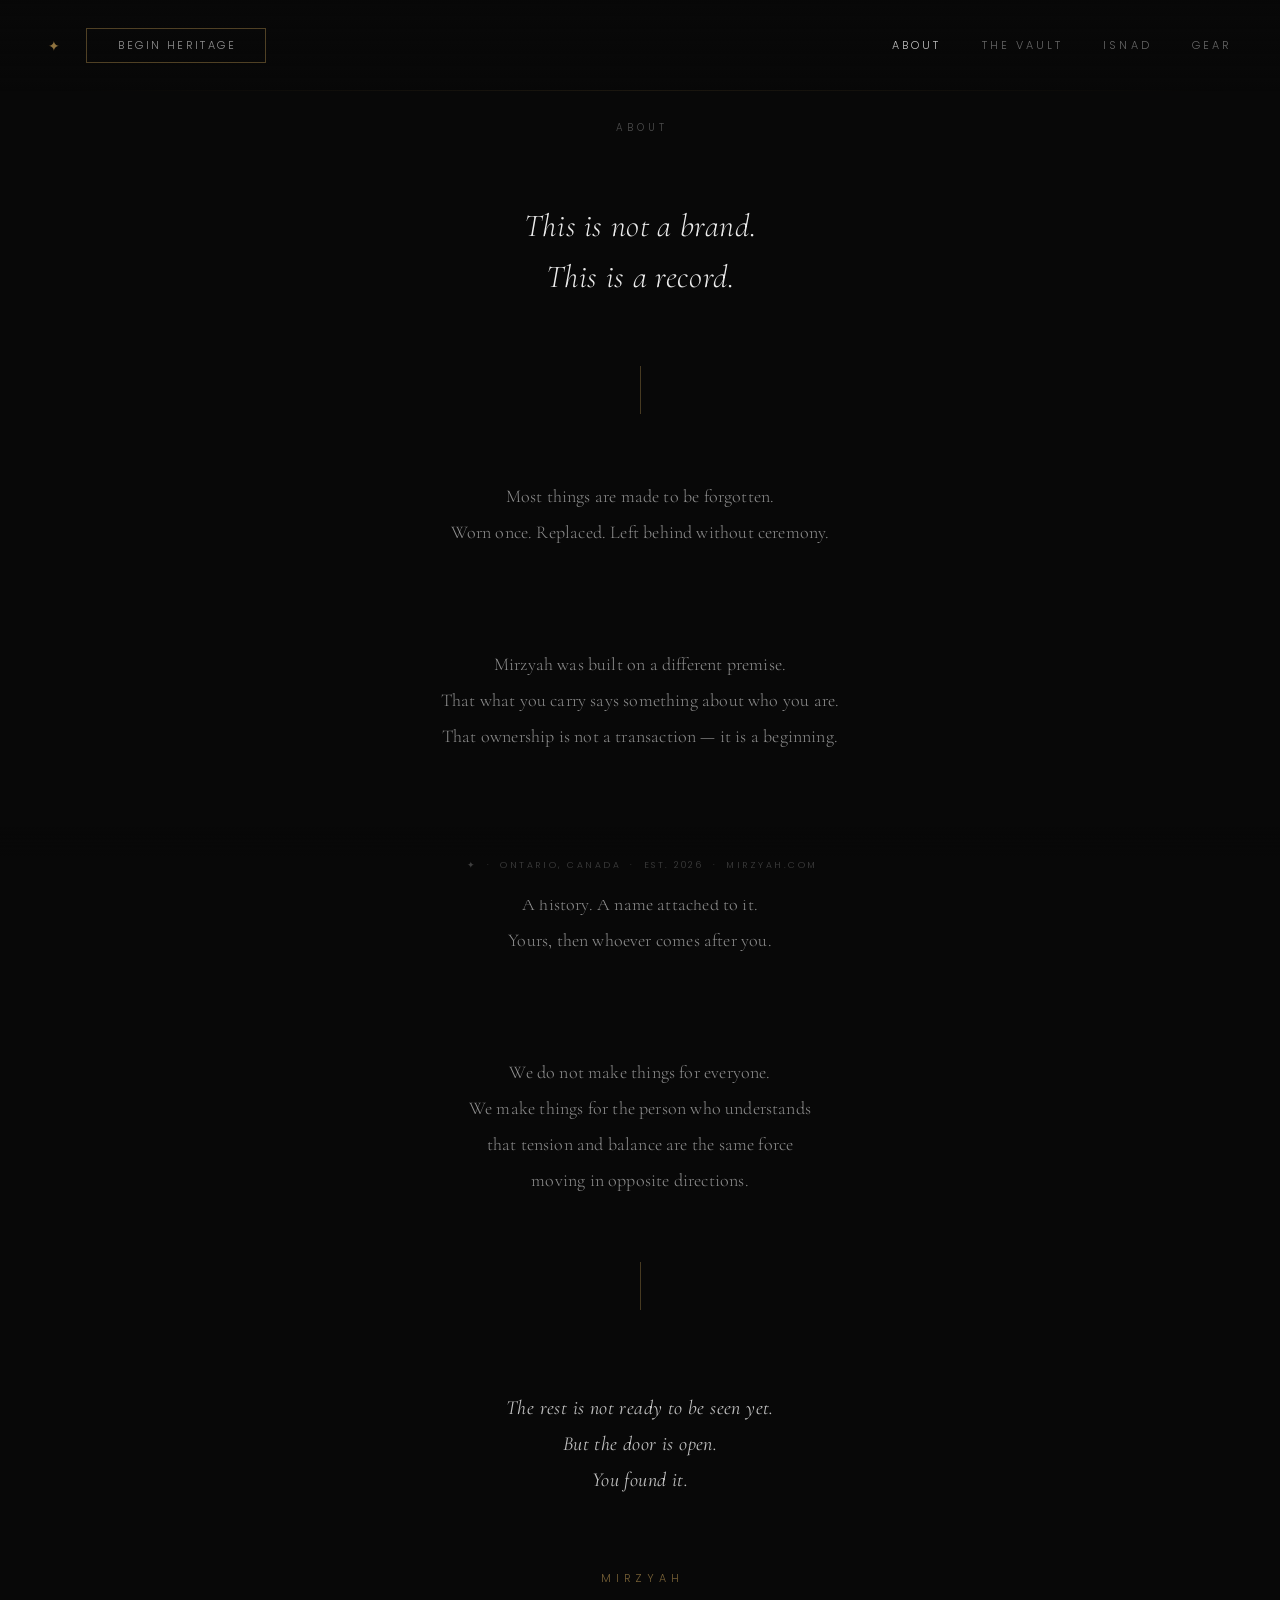
==== commit dd84af57: "Add files via upload full mirzyah nav update" ====
--- a/about.html
+++ b/about.html
@@ -3,1836 +3,864 @@
 <head>
   <meta charset="UTF-8" />
   <meta name="viewport" content="width=device-width, initial-scale=1.0" />
-  <meta name="description" content="About — Who We Are and What We Stand For | The Elder IT" />
-  <meta name="theme-color" content="#0D1F3C" />
-  <title>About — Who We Are and What We Stand For — The Elder IT</title>
-  <link rel="icon" type="image/svg+xml" href="data:image/svg+xml,<svg xmlns='http://www.w3.org/2000/svg' viewBox='0 0 32 32'><rect width='32' height='32' fill='%230D1F3C' rx='6'/><text x='16' y='22' text-anchor='middle' font-size='16' fill='%23C9973A' font-family='serif' font-weight='bold'>E</text></svg>" />
+  <title>About — MIRZYAH</title>
+  <meta name="description" content="This is not a story. It is a record." />
+  <meta name="theme-color" content="#080808" />
+  <meta property="og:title" content="MIRZYAH — About" />
+  <meta property="og:description" content="This is not a story. It is a record." />
+  <meta property="og:url" content="https://mirzyah.com/about.html" />
+  <meta property="og:type" content="website" />
+  <link rel="icon" type="image/svg+xml" href="data:image/svg+xml,%3Csvg xmlns='http://www.w3.org/2000/svg' viewBox='0 0 200 200'%3E%3Crect width='200' height='200' fill='%23080808'/%3E%3Ccircle cx='100' cy='100' r='82' fill='%23A8874A'/%3E%3Ccircle cx='114' cy='100' r='82' fill='%23080808'/%3E%3Ctext x='116' y='128' text-anchor='middle' font-family='Georgia,serif' font-size='78' fill='%23A8874A'%3EM%3C/text%3E%3C/svg%3E" />
+  <link rel="preconnect" href="https://fonts.googleapis.com" />
+  <link rel="preconnect" href="https://fonts.gstatic.com" crossorigin />
+  <link href="https://fonts.googleapis.com/css2?family=Cormorant+Garamond:ital,wght@0,300;0,400;1,300;1,400&family=Poppins:wght@300&display=swap" rel="stylesheet" />
+
   <style>
-/* ============================================
-   THE ELDER IT — Main Stylesheet
-   Colors: Navy #0D1F3C | Gold #C9973A | White
-   ============================================ */
-
-@import url('https://fonts.googleapis.com/css2?family=Playfair+Display:wght@700;900&family=Inter:wght@300;400;500;600&display=swap');
-
-:root {
-  --navy: #0D1F3C;
-  --navy-light: #152e58;
-  --gold: #C9973A;
-  --gold-light: #e0b05a;
-  --white: #ffffff;
-  --off-white: #F7F5F0;
-  --text-dark: #1a1a2e;
-  --text-mid: #4a4a6a;
-  --text-light: #8888aa;
-  --border: #e2ddd4;
-  --shadow: rgba(13, 31, 60, 0.12);
-  --radius: 8px;
-  --radius-lg: 16px;
-}
-
-*, *::before, *::after {
-  box-sizing: border-box;
-  margin: 0;
-  padding: 0;
-}
-
-html {
-  scroll-behavior: smooth;
-}
-
-body {
-  font-family: 'Inter', sans-serif;
-  font-weight: 400;
-  color: var(--text-dark);
-  background: var(--white);
-  line-height: 1.6;
-  -webkit-font-smoothing: antialiased;
-}
-
-/* ── TYPOGRAPHY ── */
-h1, h2, h3 {
-  font-family: 'Playfair Display', serif;
-  line-height: 1.15;
-  letter-spacing: -0.02em;
-}
-
-h1 { font-size: clamp(2.4rem, 5vw, 4rem); font-weight: 900; }
-h2 { font-size: clamp(1.8rem, 3.5vw, 2.8rem); font-weight: 700; }
-h3 { font-size: clamp(1.2rem, 2vw, 1.5rem); font-weight: 700; }
-
-p { line-height: 1.75; color: var(--text-mid); }
-
-a { color: inherit; text-decoration: none; }
-
-/* ── LAYOUT ── */
-.container {
-  max-width: 1140px;
-  margin: 0 auto;
-  padding: 0 24px;
-}
-
-.section {
-  padding: 96px 0;
-}
-
-.section--alt {
-  background: var(--off-white);
-}
-
-.section--dark {
-  background: var(--navy);
-  color: var(--white);
-}
-
-.section__eyebrow {
-  font-family: 'Inter', sans-serif;
-  font-size: 0.75rem;
-  font-weight: 600;
-  letter-spacing: 0.15em;
-  text-transform: uppercase;
-  color: var(--gold);
-  margin-bottom: 16px;
-  display: block;
-}
-
-.section__heading {
-  margin-bottom: 16px;
-}
-
-.section__subheading {
-  font-size: 1.15rem;
-  color: var(--text-mid);
-  max-width: 600px;
-  margin-bottom: 56px;
-}
-
-.section--dark .section__subheading {
-  color: rgba(255,255,255,0.7);
-}
-
-.section--dark h2 {
-  color: var(--white);
-}
-
-/* ── NAV ── */
-.nav {
-  position: fixed;
-  top: 0;
-  left: 0;
-  right: 0;
-  z-index: 100;
-  background: var(--navy);
-  border-bottom: 1px solid rgba(201, 151, 58, 0.2);
-  transition: box-shadow 0.3s;
-}
-
-.nav.scrolled {
-  box-shadow: 0 4px 24px rgba(13,31,60,0.35);
-}
-
-.nav__inner {
-  display: flex;
-  align-items: center;
-  justify-content: space-between;
-  height: 68px;
-  padding: 0 24px;
-  max-width: 1140px;
-  margin: 0 auto;
-}
-
-.nav__logo {
-  display: flex;
-  flex-direction: column;
-  line-height: 1;
-}
-
-.nav__logo-name {
-  font-family: 'Playfair Display', serif;
-  font-size: 1.25rem;
-  font-weight: 900;
-  color: var(--white);
-  letter-spacing: -0.01em;
-}
-
-.nav__logo-name span {
-  color: var(--gold);
-}
-
-.nav__logo-tagline {
-  font-size: 0.62rem;
-  font-weight: 500;
-  letter-spacing: 0.1em;
-  text-transform: uppercase;
-  color: rgba(255,255,255,0.5);
-  margin-top: 3px;
-}
-
-.nav__links {
-  display: flex;
-  align-items: center;
-  gap: 32px;
-  list-style: none;
-}
-
-.nav__links a {
-  font-size: 0.875rem;
-  font-weight: 500;
-  color: rgba(255,255,255,0.75);
-  transition: color 0.2s;
-}
-
-.nav__links a:hover {
-  color: var(--gold);
-}
-
-.nav__cta {
-  background: var(--gold);
-  color: var(--navy) !important;
-  padding: 10px 20px;
-  border-radius: var(--radius);
-  font-weight: 600 !important;
-  transition: background 0.2s !important;
-}
-
-.nav__cta:hover {
-  background: var(--gold-light) !important;
-  color: var(--navy) !important;
-}
-
-.nav__hamburger {
-  display: none;
-  flex-direction: column;
-  gap: 5px;
-  cursor: pointer;
-  background: none;
-  border: none;
-  padding: 4px;
-}
-
-.nav__hamburger span {
-  display: block;
-  width: 24px;
-  height: 2px;
-  background: var(--white);
-  border-radius: 2px;
-  transition: all 0.3s;
-}
-
-/* ── HERO ── */
-.hero {
-  background: var(--navy);
-  min-height: 100vh;
-  display: flex;
-  align-items: center;
-  padding-top: 68px;
-  position: relative;
-  overflow: hidden;
-}
-
-.hero::before {
-  content: '';
-  position: absolute;
-  top: -20%;
-  right: -10%;
-  width: 600px;
-  height: 600px;
-  background: radial-gradient(circle, rgba(201,151,58,0.08) 0%, transparent 70%);
-  pointer-events: none;
-}
-
-.hero::after {
-  content: '';
-  position: absolute;
-  bottom: -10%;
-  left: -5%;
-  width: 400px;
-  height: 400px;
-  background: radial-gradient(circle, rgba(201,151,58,0.05) 0%, transparent 70%);
-  pointer-events: none;
-}
-
-.hero__inner {
-  display: grid;
-  grid-template-columns: 1fr 1fr;
-  gap: 80px;
-  align-items: center;
-  padding: 80px 24px;
-  max-width: 1140px;
-  margin: 0 auto;
-  width: 100%;
-}
-
-.hero__scroll-line {
-  display: block;
-  width: 1px;
-  height: 48px;
-  background: linear-gradient(to bottom, var(--gold), transparent);
-  margin-bottom: 24px;
-}
-
-.hero__eyebrow {
-  font-size: 0.75rem;
-  font-weight: 600;
-  letter-spacing: 0.18em;
-  text-transform: uppercase;
-  color: var(--gold);
-  margin-bottom: 20px;
-  display: block;
-}
-
-.hero__heading {
-  color: var(--white);
-  margin-bottom: 24px;
-}
-
-.hero__heading em {
-  font-style: normal;
-  color: var(--gold);
-}
-
-.hero__body {
-  font-size: 1.1rem;
-  color: rgba(255,255,255,0.65);
-  margin-bottom: 40px;
-  max-width: 480px;
-}
-
-.hero__actions {
-  display: flex;
-  gap: 16px;
-  flex-wrap: wrap;
-}
-
-.hero__stats {
-  display: grid;
-  grid-template-columns: 1fr 1fr;
-  gap: 20px;
-}
-
-.hero__stat {
-  background: rgba(255,255,255,0.04);
-  border: 1px solid rgba(201,151,58,0.2);
-  border-radius: var(--radius-lg);
-  padding: 28px 24px;
-  position: relative;
-  overflow: hidden;
-}
-
-.hero__stat::before {
-  content: '';
-  position: absolute;
-  top: 0;
-  left: 0;
-  right: 0;
-  height: 2px;
-  background: linear-gradient(to right, var(--gold), transparent);
-}
-
-.hero__stat-number {
-  font-family: 'Playfair Display', serif;
-  font-size: 2.2rem;
-  font-weight: 900;
-  color: var(--gold);
-  line-height: 1;
-  margin-bottom: 8px;
-}
-
-.hero__stat-label {
-  font-size: 0.8rem;
-  color: rgba(255,255,255,0.55);
-  line-height: 1.4;
-}
-
-.hero__stat-source {
-  font-size: 0.65rem;
-  color: rgba(255,255,255,0.3);
-  margin-top: 6px;
-  font-style: italic;
-}
-
-/* ── BUTTONS ── */
-.btn {
-  display: inline-flex;
-  align-items: center;
-  gap: 8px;
-  padding: 14px 28px;
-  border-radius: var(--radius);
-  font-family: 'Inter', sans-serif;
-  font-size: 0.9rem;
-  font-weight: 600;
-  cursor: pointer;
-  transition: all 0.2s;
-  border: none;
-  text-decoration: none;
-}
-
-.btn--primary {
-  background: var(--gold);
-  color: var(--navy);
-}
-
-.btn--primary:hover {
-  background: var(--gold-light);
-  transform: translateY(-1px);
-  box-shadow: 0 8px 24px rgba(201,151,58,0.3);
-}
-
-.btn--outline {
-  background: transparent;
-  color: var(--white);
-  border: 1px solid rgba(255,255,255,0.3);
-}
-
-.btn--outline:hover {
-  border-color: var(--gold);
-  color: var(--gold);
-}
-
-.btn--navy {
-  background: var(--navy);
-  color: var(--white);
-}
-
-.btn--navy:hover {
-  background: var(--navy-light);
-  transform: translateY(-1px);
-}
-
-/* ── AUDIENCE CARDS ── */
-.audience-grid {
-  display: grid;
-  grid-template-columns: repeat(3, 1fr);
-  gap: 24px;
-}
-
-.audience-card {
-  background: var(--white);
-  border: 1px solid var(--border);
-  border-radius: var(--radius-lg);
-  padding: 36px 28px;
-  transition: all 0.25s;
-  position: relative;
-  overflow: hidden;
-}
-
-.audience-card::after {
-  content: '';
-  position: absolute;
-  bottom: 0;
-  left: 0;
-  right: 0;
-  height: 3px;
-  background: var(--gold);
-  transform: scaleX(0);
-  transition: transform 0.25s;
-  transform-origin: left;
-}
-
-.audience-card:hover {
-  border-color: var(--gold);
-  box-shadow: 0 12px 40px var(--shadow);
-  transform: translateY(-4px);
-}
-
-.audience-card:hover::after {
-  transform: scaleX(1);
-}
-
-.audience-card__icon {
-  font-size: 2rem;
-  margin-bottom: 16px;
-  display: block;
-}
-
-.audience-card__title {
-  font-family: 'Playfair Display', serif;
-  font-size: 1.25rem;
-  font-weight: 700;
-  color: var(--navy);
-  margin-bottom: 12px;
-}
-
-.audience-card__body {
-  font-size: 0.9rem;
-  color: var(--text-mid);
-  line-height: 1.65;
-}
-
-.audience-card__tags {
-  display: flex;
-  flex-wrap: wrap;
-  gap: 6px;
-  margin-top: 16px;
-}
-
-.tag {
-  font-size: 0.7rem;
-  font-weight: 500;
-  padding: 4px 10px;
-  background: var(--off-white);
-  border-radius: 100px;
-  color: var(--text-mid);
-}
-
-/* ── THREAT SECTION ── */
-.threat-grid {
-  display: grid;
-  grid-template-columns: repeat(3, 1fr);
-  gap: 20px;
-}
-
-.threat-card {
-  background: rgba(255,255,255,0.04);
-  border: 1px solid rgba(255,255,255,0.08);
-  border-radius: var(--radius-lg);
-  padding: 28px 24px;
-  transition: border-color 0.2s;
-}
-
-.threat-card:hover {
-  border-color: rgba(201,151,58,0.4);
-}
-
-.threat-card__icon {
-  font-size: 1.5rem;
-  margin-bottom: 14px;
-  display: block;
-}
-
-.threat-card__title {
-  font-size: 1rem;
-  font-weight: 600;
-  color: var(--white);
-  margin-bottom: 8px;
-}
-
-.threat-card__body {
-  font-size: 0.85rem;
-  color: rgba(255,255,255,0.55);
-  line-height: 1.6;
-}
-
-.threat-tabs {
-  display: flex;
-  gap: 8px;
-  margin-bottom: 40px;
-}
-
-.threat-tab {
-  padding: 10px 24px;
-  border-radius: 100px;
-  font-size: 0.875rem;
-  font-weight: 600;
-  cursor: pointer;
-  border: 1px solid rgba(255,255,255,0.2);
-  background: transparent;
-  color: rgba(255,255,255,0.6);
-  transition: all 0.2s;
-  font-family: 'Inter', sans-serif;
-}
-
-.threat-tab.active,
-.threat-tab:hover {
-  background: var(--gold);
-  border-color: var(--gold);
-  color: var(--navy);
-}
-
-.threat-panel { display: none; }
-.threat-panel.active { display: grid; grid-template-columns: repeat(3, 1fr); gap: 20px; }
-
-/* ── WARNING SIGNS ── */
-.warning-list {
-  display: flex;
-  flex-direction: column;
-  gap: 0;
-  border: 1px solid var(--border);
-  border-radius: var(--radius-lg);
-  overflow: hidden;
-  background: var(--white);
-}
-
-.warning-item {
-  display: grid;
-  grid-template-columns: 60px 1fr;
-  align-items: center;
-  gap: 24px;
-  padding: 24px 28px;
-  border-bottom: 1px solid var(--border);
-  transition: background 0.2s;
-}
-
-.warning-item:last-child { border-bottom: none; }
-
-.warning-item:hover {
-  background: rgba(201,151,58,0.06);
-}
-
-.warning-item__number {
-  font-family: 'Playfair Display', serif;
-  font-size: 2rem;
-  font-weight: 900;
-  color: var(--gold);
-  opacity: 0.6;
-  line-height: 1;
-}
-
-.warning-item__title {
-  font-size: 1rem;
-  font-weight: 700;
-  color: var(--navy);
-  margin-bottom: 4px;
-}
-
-.warning-item__body {
-  font-size: 0.875rem;
-  color: var(--text-mid);
-  line-height: 1.6;
-}
-
-/* ── SERVICES ── */
-.services-grid {
-  display: grid;
-  grid-template-columns: repeat(2, 1fr);
-  gap: 24px;
-}
-
-.service-card {
-  background: var(--white);
-  border: 1px solid var(--border);
-  border-radius: var(--radius-lg);
-  padding: 32px 28px;
-  transition: all 0.25s;
-}
-
-.service-card:hover {
-  box-shadow: 0 12px 40px var(--shadow);
-  border-color: rgba(201,151,58,0.4);
-}
-
-.service-card__icon {
-  font-size: 1.75rem;
-  margin-bottom: 16px;
-  display: block;
-}
-
-.service-card__title {
-  font-family: 'Playfair Display', serif;
-  font-size: 1.2rem;
-  font-weight: 700;
-  color: var(--navy);
-  margin-bottom: 10px;
-}
-
-.service-card__body {
-  font-size: 0.875rem;
-  color: var(--text-mid);
-  line-height: 1.65;
-}
-
-/* ── PLANS ── */
-.plans-grid {
-  display: grid;
-  grid-template-columns: repeat(4, 1fr);
-  gap: 20px;
-  align-items: start;
-}
-
-.plan-card {
-  background: var(--white);
-  border: 1px solid var(--border);
-  border-radius: var(--radius-lg);
-  padding: 32px 24px;
-  position: relative;
-  transition: all 0.25s;
-}
-
-.plan-card:hover {
-  box-shadow: 0 16px 48px var(--shadow);
-  transform: translateY(-4px);
-}
-
-.plan-card--featured {
-  border: 2px solid var(--gold);
-  background: var(--navy);
-  color: var(--white);
-}
-
-.plan-card--featured .plan-card__price,
-.plan-card--featured .plan-card__name {
-  color: var(--white);
-}
-
-.plan-card--featured .plan-card__feature {
-  color: rgba(255,255,255,0.75);
-  border-color: rgba(255,255,255,0.1);
-}
-
-.plan-card--featured .plan-card__feature::before {
-  color: var(--gold);
-}
-
-.plan-badge {
-  position: absolute;
-  top: -12px;
-  left: 50%;
-  transform: translateX(-50%);
-  background: var(--gold);
-  color: var(--navy);
-  font-size: 0.7rem;
-  font-weight: 700;
-  letter-spacing: 0.1em;
-  text-transform: uppercase;
-  padding: 4px 14px;
-  border-radius: 100px;
-  white-space: nowrap;
-}
-
-.plan-card__name {
-  font-family: 'Playfair Display', serif;
-  font-size: 1.15rem;
-  font-weight: 700;
-  color: var(--navy);
-  margin-bottom: 8px;
-}
-
-.plan-card__price {
-  font-family: 'Playfair Display', serif;
-  font-size: 2.2rem;
-  font-weight: 900;
-  color: var(--navy);
-  line-height: 1;
-  margin-bottom: 4px;
-}
-
-.plan-card__price span {
-  font-size: 1rem;
-  font-weight: 400;
-  font-family: 'Inter', sans-serif;
-  color: var(--text-light);
-}
-
-.plan-card__hst {
-  font-size: 0.72rem;
-  color: var(--text-light);
-  margin-bottom: 20px;
-}
-
-.plan-card--featured .plan-card__hst {
-  color: rgba(255,255,255,0.4);
-}
-
-.plan-card__divider {
-  height: 1px;
-  background: var(--border);
-  margin: 16px 0;
-}
-
-.plan-card--featured .plan-card__divider {
-  background: rgba(255,255,255,0.1);
-}
-
-.plan-card__features {
-  list-style: none;
-  display: flex;
-  flex-direction: column;
-  gap: 10px;
-  margin-bottom: 24px;
-}
-
-.plan-card__feature {
-  font-size: 0.82rem;
-  color: var(--text-mid);
-  padding-left: 20px;
-  position: relative;
-  border-bottom: 1px solid var(--border);
-  padding-bottom: 10px;
-  line-height: 1.4;
-}
-
-.plan-card__feature:last-child {
-  border-bottom: none;
-  padding-bottom: 0;
-}
-
-.plan-card__feature::before {
-  content: '✓';
-  position: absolute;
-  left: 0;
-  color: var(--gold);
-  font-weight: 700;
-  font-size: 0.75rem;
-}
-
-.plan-card .btn {
-  width: 100%;
-  justify-content: center;
-}
-
-/* ── FAQ ── */
-.faq-list {
-  max-width: 760px;
-  margin: 0 auto;
-}
-
-.faq-item {
-  border-bottom: 1px solid var(--border);
-}
-
-.faq-question {
-  width: 100%;
-  background: none;
-  border: none;
-  text-align: left;
-  padding: 24px 0;
-  font-family: 'Inter', sans-serif;
-  font-size: 1rem;
-  font-weight: 600;
-  color: var(--navy);
-  cursor: pointer;
-  display: flex;
-  justify-content: space-between;
-  align-items: center;
-  gap: 16px;
-  transition: color 0.2s;
-}
-
-.faq-question:hover {
-  color: var(--gold);
-}
-
-.faq-question svg {
-  flex-shrink: 0;
-  transition: transform 0.25s;
-  color: var(--gold);
-}
-
-.faq-item.open .faq-question svg {
-  transform: rotate(45deg);
-}
-
-.faq-answer {
-  max-height: 0;
-  overflow: hidden;
-  transition: max-height 0.35s ease, padding 0.2s;
-}
-
-.faq-item.open .faq-answer {
-  max-height: 400px;
-  padding-bottom: 24px;
-}
-
-.faq-answer p {
-  font-size: 0.95rem;
-  color: var(--text-mid);
-  line-height: 1.75;
-}
-
-/* ── CONTACT / BOOKING ── */
-.contact-grid {
-  display: grid;
-  grid-template-columns: 1fr 1.5fr;
-  gap: 64px;
-  align-items: start;
-}
-
-.contact-info__item {
-  display: flex;
-  align-items: flex-start;
-  gap: 16px;
-  margin-bottom: 28px;
-}
-
-.contact-info__icon {
-  width: 44px;
-  height: 44px;
-  background: rgba(201,151,58,0.1);
-  border-radius: var(--radius);
-  display: flex;
-  align-items: center;
-  justify-content: center;
-  font-size: 1.1rem;
-  flex-shrink: 0;
-  color: var(--gold);
-}
-
-.contact-info__label {
-  font-size: 0.75rem;
-  font-weight: 600;
-  text-transform: uppercase;
-  letter-spacing: 0.1em;
-  color: var(--gold);
-  margin-bottom: 4px;
-}
-
-.contact-info__value {
-  font-size: 0.95rem;
-  color: var(--text-mid);
-}
-
-.contact-info__value a {
-  color: var(--navy);
-  font-weight: 500;
-  transition: color 0.2s;
-}
-
-.contact-info__value a:hover {
-  color: var(--gold);
-}
-
-.booking-form {
-  background: var(--white);
-  border: 1px solid var(--border);
-  border-radius: var(--radius-lg);
-  padding: 40px;
-}
-
-.form-group {
-  margin-bottom: 20px;
-}
-
-.form-label {
-  display: block;
-  font-size: 0.82rem;
-  font-weight: 600;
-  color: var(--navy);
-  margin-bottom: 8px;
-  letter-spacing: 0.02em;
-}
-
-.form-input,
-.form-select,
-.form-textarea {
-  width: 100%;
-  padding: 12px 16px;
-  border: 1px solid var(--border);
-  border-radius: var(--radius);
-  font-family: 'Inter', sans-serif;
-  font-size: 0.9rem;
-  color: var(--text-dark);
-  background: var(--white);
-  transition: border-color 0.2s, box-shadow 0.2s;
-  appearance: none;
-}
-
-.form-input:focus,
-.form-select:focus,
-.form-textarea:focus {
-  outline: none;
-  border-color: var(--gold);
-  box-shadow: 0 0 0 3px rgba(201,151,58,0.12);
-}
-
-.form-input::placeholder,
-.form-textarea::placeholder {
-  color: var(--text-light);
-}
-
-.form-textarea {
-  resize: vertical;
-  min-height: 100px;
-}
-
-.form-row {
-  display: grid;
-  grid-template-columns: 1fr 1fr;
-  gap: 16px;
-}
-
-.form-note {
-  font-size: 0.78rem;
-  color: var(--text-light);
-  margin-top: 12px;
-  text-align: center;
-}
-
-.form-success {
-  display: none;
-  text-align: center;
-  padding: 32px;
-}
-
-.form-success__icon {
-  font-size: 2.5rem;
-  margin-bottom: 12px;
-}
-
-.form-success__title {
-  font-family: 'Playfair Display', serif;
-  font-size: 1.4rem;
-  color: var(--navy);
-  margin-bottom: 8px;
-}
-
-.form-success__body {
-  font-size: 0.9rem;
-  color: var(--text-mid);
-}
-
-/* ── MISSION BANNER ── */
-.mission-banner {
-  background: var(--navy);
-  padding: 80px 0;
-  text-align: center;
-  position: relative;
-  overflow: hidden;
-}
-
-.mission-banner::before {
-  content: '';
-  position: absolute;
-  top: 50%;
-  left: 50%;
-  transform: translate(-50%, -50%);
-  width: 800px;
-  height: 800px;
-  background: radial-gradient(circle, rgba(201,151,58,0.06) 0%, transparent 65%);
-  pointer-events: none;
-}
-
-.mission-banner__quote {
-  font-family: 'Playfair Display', serif;
-  font-size: clamp(1.6rem, 3.5vw, 2.8rem);
-  font-weight: 700;
-  font-style: italic;
-  color: var(--white);
-  max-width: 800px;
-  margin: 0 auto 24px;
-  line-height: 1.3;
-}
-
-.mission-banner__quote em {
-  color: var(--gold);
-  font-style: normal;
-}
-
-.mission-banner__attr {
-  font-size: 0.8rem;
-  font-weight: 500;
-  letter-spacing: 0.12em;
-  text-transform: uppercase;
-  color: rgba(255,255,255,0.4);
-}
-
-/* ── FOOTER ── */
-.footer {
-  background: #080f1e;
-  color: rgba(255,255,255,0.6);
-  padding: 64px 0 32px;
-}
-
-.footer__grid {
-  display: grid;
-  grid-template-columns: 2fr 1fr 1fr;
-  gap: 48px;
-  margin-bottom: 48px;
-}
-
-.footer__logo-name {
-  font-family: 'Playfair Display', serif;
-  font-size: 1.3rem;
-  font-weight: 900;
-  color: var(--white);
-  margin-bottom: 8px;
-}
-
-.footer__logo-name span {
-  color: var(--gold);
-}
-
-.footer__tagline {
-  font-size: 0.8rem;
-  color: rgba(255,255,255,0.4);
-  margin-bottom: 20px;
-  line-height: 1.5;
-}
-
-.footer__differentiator {
-  font-size: 0.82rem;
-  font-style: italic;
-  color: var(--gold);
-  opacity: 0.8;
-}
-
-.footer__heading {
-  font-size: 0.75rem;
-  font-weight: 700;
-  letter-spacing: 0.12em;
-  text-transform: uppercase;
-  color: var(--white);
-  margin-bottom: 16px;
-}
-
-.footer__links {
-  list-style: none;
-  display: flex;
-  flex-direction: column;
-  gap: 10px;
-}
-
-.footer__links a {
-  font-size: 0.875rem;
-  color: rgba(255,255,255,0.55);
-  transition: color 0.2s;
-}
-
-.footer__links a:hover {
-  color: var(--gold);
-}
-
-.footer__divider {
-  height: 1px;
-  background: rgba(255,255,255,0.07);
-  margin-bottom: 28px;
-}
-
-.footer__bottom {
-  display: flex;
-  justify-content: space-between;
-  align-items: center;
-  font-size: 0.78rem;
-  color: rgba(255,255,255,0.3);
-}
-
-/* ── PROTECTION PLAN ── */
-.protection-steps {
-  display: grid;
-  grid-template-columns: repeat(3, 1fr);
-  gap: 32px;
-}
-
-.protection-step {
-  text-align: center;
-  padding: 40px 28px;
-  background: var(--off-white);
-  border-radius: var(--radius-lg);
-  position: relative;
-}
-
-.protection-step__number {
-  width: 52px;
-  height: 52px;
-  background: var(--navy);
-  color: var(--gold);
-  font-family: 'Playfair Display', serif;
-  font-size: 1.4rem;
-  font-weight: 900;
-  border-radius: 50%;
-  display: flex;
-  align-items: center;
-  justify-content: center;
-  margin: 0 auto 20px;
-}
-
-.protection-step__title {
-  font-family: 'Playfair Display', serif;
-  font-size: 1.2rem;
-  font-weight: 700;
-  color: var(--navy);
-  margin-bottom: 12px;
-}
-
-.protection-step__items {
-  list-style: none;
-  display: flex;
-  flex-direction: column;
-  gap: 8px;
-  text-align: left;
-}
-
-.protection-step__item {
-  font-size: 0.85rem;
-  color: var(--text-mid);
-  padding-left: 16px;
-  position: relative;
-  line-height: 1.5;
-}
-
-.protection-step__item::before {
-  content: '→';
-  position: absolute;
-  left: 0;
-  color: var(--gold);
-  font-size: 0.75rem;
-}
-
-/* ── ABOUT SECTION ── */
-.about-grid {
-  display: grid;
-  grid-template-columns: 1fr 1fr;
-  gap: 80px;
-  align-items: center;
-}
-
-.about-principle {
-  background: var(--navy);
-  border-radius: var(--radius-lg);
-  padding: 40px;
-  margin-top: 32px;
-}
-
-.about-principle__text {
-  font-family: 'Playfair Display', serif;
-  font-size: 1.3rem;
-  font-style: italic;
-  color: var(--white);
-  line-height: 1.5;
-  margin-bottom: 12px;
-}
-
-.about-principle__attr {
-  font-size: 0.75rem;
-  color: var(--gold);
-  font-weight: 600;
-  letter-spacing: 0.08em;
-  text-transform: uppercase;
-}
-
-.about-values {
-  display: flex;
-  flex-direction: column;
-  gap: 24px;
-}
-
-.about-value {
-  display: flex;
-  gap: 20px;
-  align-items: flex-start;
-}
-
-.about-value__icon {
-  width: 48px;
-  height: 48px;
-  background: rgba(201,151,58,0.1);
-  border-radius: var(--radius);
-  display: flex;
-  align-items: center;
-  justify-content: center;
-  font-size: 1.2rem;
-  flex-shrink: 0;
-}
-
-.about-value__title {
-  font-weight: 700;
-  color: var(--navy);
-  margin-bottom: 4px;
-  font-size: 1rem;
-}
-
-.about-value__body {
-  font-size: 0.875rem;
-  color: var(--text-mid);
-  line-height: 1.65;
-}
-
-/* ── REGION PILLS ── */
-.region-pills {
-  display: flex;
-  flex-wrap: wrap;
-  gap: 10px;
-  margin-top: 20px;
-}
-
-.region-pill {
-  display: inline-flex;
-  align-items: center;
-  gap: 6px;
-  background: rgba(201,151,58,0.1);
-  border: 1px solid rgba(201,151,58,0.25);
-  color: var(--navy);
-  font-size: 0.82rem;
-  font-weight: 500;
-  padding: 8px 16px;
-  border-radius: 100px;
-}
-
-.region-pill::before {
-  content: '📍';
-  font-size: 0.75rem;
-}
-
-/* ── SCROLL ANIMATIONS ── */
-.fade-up {
-  opacity: 0;
-  transform: translateY(24px);
-  transition: opacity 0.6s ease, transform 0.6s ease;
-}
-
-.fade-up.visible {
-  opacity: 1;
-  transform: translateY(0);
-}
-
-/* ── MOBILE ── */
-@media (max-width: 1024px) {
-  .plans-grid {
-    grid-template-columns: repeat(2, 1fr);
-  }
-}
-
-@media (max-width: 900px) {
-  .hero__inner {
-    grid-template-columns: 1fr;
-    gap: 48px;
-    padding: 60px 24px;
-  }
-
-  .hero__stats {
-    grid-template-columns: repeat(2, 1fr);
-  }
-
-  .audience-grid {
-    grid-template-columns: 1fr 1fr;
-  }
-
-  .threat-grid,
-  .threat-panel.active {
-    grid-template-columns: 1fr 1fr;
-  }
-
-  .services-grid {
-    grid-template-columns: 1fr;
-  }
-
-  .contact-grid {
-    grid-template-columns: 1fr;
-  }
-
-  .about-grid {
-    grid-template-columns: 1fr;
-    gap: 40px;
-  }
-
-  .protection-steps {
-    grid-template-columns: 1fr;
-  }
-
-  .footer__grid {
-    grid-template-columns: 1fr 1fr;
-  }
-}
-
-@media (max-width: 640px) {
-  .section { padding: 64px 0; }
-
-  .nav__links { display: none; }
-  .nav__hamburger { display: flex; }
-
-  .nav__links.mobile-open {
-    display: flex;
-    flex-direction: column;
-    position: fixed;
-    top: 68px;
-    left: 0;
-    right: 0;
-    background: var(--navy);
-    padding: 24px;
-    gap: 20px;
-    border-top: 1px solid rgba(201,151,58,0.2);
-    z-index: 99;
-  }
-
-  .hero__stats {
-    grid-template-columns: 1fr 1fr;
-  }
-
-  .audience-grid {
-    grid-template-columns: 1fr;
-  }
-
-  .threat-grid,
-  .threat-panel.active {
-    grid-template-columns: 1fr;
-  }
-
-  .plans-grid {
-    grid-template-columns: 1fr;
-  }
-
-  .form-row {
-    grid-template-columns: 1fr;
-  }
-
-  .footer__grid {
-    grid-template-columns: 1fr;
-  }
-
-  .footer__bottom {
-    flex-direction: column;
-    gap: 8px;
-    text-align: center;
-  }
-
-  .booking-form {
-    padding: 24px;
-  }
-
-  .warning-item {
-    grid-template-columns: 40px 1fr;
-    gap: 16px;
-    padding: 20px;
-  }
-}
-
-@media (prefers-reduced-motion: reduce) {
-  .fade-up { transition: none; opacity: 1; transform: none; }
-  * { transition-duration: 0.01ms !important; }
-}
-
-
-/* ── HOMEPAGE SECTION CARDS ── */
-.home-sections {
-  display: grid;
-  grid-template-columns: repeat(3, 1fr);
-  gap: 24px;
-  margin-top: 56px;
-}
-
-.home-card {
-  background: var(--white);
-  border: 1px solid var(--border);
-  border-radius: var(--radius-lg);
-  padding: 36px 28px;
-  text-decoration: none;
-  display: block;
-  transition: all 0.25s;
-  position: relative;
-  overflow: hidden;
-}
-
-.home-card::after {
-  content: '';
-  position: absolute;
-  bottom: 0;
-  left: 0;
-  right: 0;
-  height: 3px;
-  background: var(--gold);
-  transform: scaleX(0);
-  transition: transform 0.25s;
-  transform-origin: left;
-}
-
-.home-card:hover {
-  border-color: var(--gold);
-  box-shadow: 0 12px 40px var(--shadow);
-  transform: translateY(-4px);
-}
-
-.home-card:hover::after {
-  transform: scaleX(1);
-}
-
-.home-card__icon {
-  font-size: 2rem;
-  margin-bottom: 16px;
-  display: block;
-}
-
-.home-card__title {
-  font-family: 'Playfair Display', serif;
-  font-size: 1.25rem;
-  font-weight: 700;
-  color: var(--navy);
-  margin-bottom: 10px;
-}
-
-.home-card__body {
-  font-size: 0.875rem;
-  color: var(--text-mid);
-  line-height: 1.65;
-  margin-bottom: 20px;
-}
-
-.home-card__arrow {
-  font-size: 0.82rem;
-  font-weight: 600;
-  color: var(--gold);
-  letter-spacing: 0.05em;
-}
-
-/* ── PAGE HEADER ── */
-.page-header {
-  background: var(--navy);
-  padding: 120px 0 64px;
-  position: relative;
-  overflow: hidden;
-}
-
-.page-header::before {
-  content: '';
-  position: absolute;
-  top: -20%;
-  right: -10%;
-  width: 500px;
-  height: 500px;
-  background: radial-gradient(circle, rgba(201,151,58,0.08) 0%, transparent 70%);
-  pointer-events: none;
-}
-
-.page-header__eyebrow {
-  font-size: 0.75rem;
-  font-weight: 600;
-  letter-spacing: 0.18em;
-  text-transform: uppercase;
-  color: var(--gold);
-  margin-bottom: 16px;
-  display: block;
-}
-
-.page-header__title {
-  font-family: 'Playfair Display', serif;
-  font-size: clamp(2rem, 4vw, 3.2rem);
-  font-weight: 900;
-  color: var(--white);
-  line-height: 1.15;
-  margin-bottom: 16px;
-}
-
-.page-header__body {
-  font-size: 1.05rem;
-  color: rgba(255,255,255,0.65);
-  max-width: 560px;
-}
-
-/* ── ACTIVE NAV ── */
-.nav__links a.active {
-  color: var(--gold);
-}
-
-@media (max-width: 900px) {
-  .home-sections {
-    grid-template-columns: repeat(2, 1fr);
-  }
-}
-
-@media (max-width: 640px) {
-  .home-sections {
-    grid-template-columns: 1fr;
-  }
-}
-</style>
+    *, *::before, *::after {
+      margin: 0;
+      padding: 0;
+      box-sizing: border-box;
+    }
+
+    :root {
+      --black: #080808;
+      --gold: #A8874A;
+      --white: #FFFFFF;
+    }
+
+    html, body {
+      min-height: 100%;
+      background-color: var(--black);
+      color: var(--white);
+      font-family: 'Poppins', sans-serif;
+      font-weight: 300;
+      -webkit-font-smoothing: antialiased;
+      -moz-osx-font-smoothing: grayscale;
+      overflow-x: hidden;
+    }
+
+    body {
+      animation: fadeIn 1.2s ease forwards;
+      opacity: 0;
+    }
+
+    @keyframes fadeIn {
+      to { opacity: 1; }
+    }
+
+    /* Even the act of selecting text belongs to the House. */
+    ::selection {
+      background-color: rgba(168, 135, 74, 0.85);
+      color: #080808;
+    }
+
+    /* Keyboard Guests are Guests. The focus ring is the House gold. */
+    a:focus-visible {
+      outline: 1px solid rgba(168, 135, 74, 0.65);
+      outline-offset: 4px;
+    }
+
+    /* ── NAVIGATION ── */
+    nav {
+      position: fixed;
+      top: 0;
+      left: 0;
+      right: 0;
+      z-index: 100;
+      display: flex;
+      align-items: center;
+      justify-content: space-between;
+      padding: 28px 48px;
+      /* Same plane as the entrance — scrim above, gold hairline below,
+         warming when attention arrives. One House, one nav. */
+      background: linear-gradient(to bottom, rgba(8, 8, 8, 0.92), rgba(8, 8, 8, 0));
+    }
+
+    nav::after {
+      content: '';
+      position: absolute;
+      left: 48px;
+      right: 48px;
+      bottom: 0;
+      height: 1px;
+      background: linear-gradient(to right, transparent, rgba(168, 135, 74, 0.32), transparent);
+      opacity: 0.4;
+      transition: opacity 0.6s ease;
+    }
+
+    nav:hover::after {
+      opacity: 0.9;
+    }
+
+    @keyframes navIn {
+      from { opacity: 0; transform: translateY(-6px); }
+      to   { opacity: 1; transform: translateY(0); }
+    }
+
+    @keyframes navInStar {
+      from { opacity: 0; }
+      to   { opacity: 0.85; }
+    }
+
+    /* Left cluster — star (links home) + the Guest's future entrance. */
+    .nav-left {
+      display: flex;
+      align-items: center;
+      gap: 26px;
+    }
+
+    .nav-star {
+      font-size: 14px;
+      color: #A8874A;
+      user-select: none;
+      line-height: 1;
+      text-decoration: none;
+      display: inline-block;
+      opacity: 0;
+      animation: navInStar 0.8s ease forwards 0.15s,
+                 starGlint 11s ease-in-out infinite 6s;
+      transition: filter 0.3s ease;
+    }
+
+    /* The star is the way back. On approach, it answers with light —
+       filter, not transform, so the glint keeps its own rhythm. */
+    .nav-star:hover {
+      filter: drop-shadow(0 0 6px rgba(168, 135, 74, 0.7));
+    }
+
+    .nav-heritage {
+      opacity: 0;
+      animation: navIn 0.8s ease forwards 0.3s;
+    }
+
+    .nav-links li {
+      opacity: 0;
+      animation: navIn 0.8s ease forwards;
+    }
+
+    .nav-links li:nth-child(1) { animation-delay: 0.45s; }
+    .nav-links li:nth-child(2) { animation-delay: 0.55s; }
+    .nav-links li:nth-child(3) { animation-delay: 0.65s; }
+    .nav-links li:nth-child(4) { animation-delay: 0.75s; }
+
+    /* Type the word and the House acknowledges you know it.
+       Four seconds. Then the room is locked again. */
+    .nav-isnad {
+      transition: color 0.6s ease, text-shadow 0.6s ease;
+    }
+
+    .nav-isnad .nav-label-heard { display: none; }
+
+    .nav-isnad.heard {
+      color: rgba(168, 135, 74, 0.92);
+      text-shadow: 0 0 10px rgba(168, 135, 74, 0.35);
+    }
+
+    .nav-isnad.heard .nav-label-default,
+    .nav-isnad.heard .nav-label-hover { display: none !important; }
+    .nav-isnad.heard .nav-label-heard { display: inline; }
+
+    /* Same star, same sky. Offset from the home page so the two never
+       glint in sync — the House is one place, not one loop. */
+    @keyframes starGlint {
+      0%, 92%, 100% {
+        opacity: 0.85;
+        text-shadow: none;
+        transform: scale(1);
+      }
+      95% {
+        opacity: 1;
+        text-shadow: 0 0 8px rgba(168, 135, 74, 0.85), 0 0 18px rgba(168, 135, 74, 0.35);
+        transform: scale(1.12);
+      }
+      98% {
+        opacity: 0.85;
+        text-shadow: none;
+        transform: scale(1);
+      }
+    }
+
+    /* Begin Heritage — gold-outlined, hover says "Not Yet". */
+    .nav-heritage {
+      font-family: 'Poppins', sans-serif;
+      font-weight: 300;
+      font-size: 11px;
+      letter-spacing: 0.22em;
+      color: rgba(255, 255, 255, 0.55);
+      text-transform: uppercase;
+      cursor: default;
+      user-select: none;
+      position: relative;
+      white-space: nowrap;
+      display: inline-flex;
+      align-items: center;
+      justify-content: center;
+      min-width: 180px;
+      padding: 8px 16px;
+      text-indent: 0.22em;
+      border: 1px solid rgba(168, 135, 74, 0.45);
+      transition: border-color 0.25s ease, color 0.25s ease;
+    }
+
+    .nav-heritage:hover {
+      color: rgba(255, 255, 255, 0.80);
+      border-color: rgba(168, 135, 74, 0.78);
+    }
+
+    .nav-heritage .nav-label-default { display: inline; }
+    .nav-heritage .nav-label-hover { display: none; }
+    .nav-heritage:hover .nav-label-default { display: none; }
+    .nav-heritage:hover .nav-label-hover { display: inline; }
+
+    .nav-links {
+      display: flex;
+      gap: 40px;
+      list-style: none;
+    }
+
+    .nav-links li {
+      font-family: 'Poppins', sans-serif;
+      font-weight: 300;
+      font-size: 11px;
+      letter-spacing: 0.28em;
+      color: rgba(255, 255, 255, 0.38);
+      text-transform: uppercase;
+      cursor: default;
+      user-select: none;
+      position: relative;
+    }
+
+    .nav-links li.active {
+      color: rgba(255, 255, 255, 0.75);
+    }
+
+    .nav-links li a {
+      color: inherit;
+      text-decoration: none;
+      cursor: pointer;
+    }
+
+    .nav-links li:not(.active):hover {
+      color: rgba(255, 255, 255, 0.68);
+    }
+
+    .nav-links li .nav-label-default { display: inline; }
+    .nav-links li .nav-label-hover { display: none; }
+    .nav-links li:not(.active):hover .nav-label-default { display: none; }
+    .nav-links li:not(.active):hover .nav-label-hover { display: inline; }
+
+    /* ── MAIN CONTENT ── */
+    main {
+      min-height: 100vh;
+      display: flex;
+      flex-direction: column;
+      align-items: center;
+      justify-content: center;
+      padding: 120px 48px 100px;
+      max-width: 680px;
+      margin: 0 auto;
+      text-align: center;
+    }
+
+    /* Opening line */
+    .about-eyebrow {
+      font-family: 'Poppins', sans-serif;
+      font-weight: 300;
+      font-size: 10px;
+      letter-spacing: 0.4em;
+      color: rgba(255, 255, 255, 0.28);
+      text-transform: uppercase;
+      text-indent: 0.4em;
+      margin-bottom: 64px;
+    }
+
+    /* Primary statement */
+    .about-primary {
+      font-family: 'Cormorant Garamond', serif;
+      font-weight: 300;
+      font-style: italic;
+      font-size: 32px;
+      line-height: 1.6;
+      color: rgba(255, 255, 255, 0.92);
+      margin-bottom: 64px;
+      letter-spacing: 0.02em;
+    }
+
+    /* Gold rule divider */
+    .about-rule {
+      width: 1px;
+      height: 48px;
+      background-color: rgba(168, 135, 74, 0.4);
+      margin: 0 auto 64px;
+    }
+
+    /* Body paragraphs */
+    .about-body {
+      font-family: 'Cormorant Garamond', serif;
+      font-weight: 300;
+      font-size: 18px;
+      line-height: 2;
+      color: rgba(255, 255, 255, 0.55);
+      margin-bottom: 48px;
+      letter-spacing: 0.01em;
+    }
+
+    .about-body + .about-body {
+      margin-top: 0;
+    }
+
+    /* Pause — empty space between thoughts */
+    .about-pause {
+      height: 48px;
+    }
+
+    /* Closing statement */
+    .about-closing {
+      font-family: 'Cormorant Garamond', serif;
+      font-weight: 400;
+      font-style: italic;
+      font-size: 20px;
+      line-height: 1.8;
+      color: rgba(255, 255, 255, 0.75);
+      margin-top: 16px;
+      letter-spacing: 0.02em;
+    }
+
+    /* Sign-off */
+    .about-signoff {
+      margin-top: 72px;
+      font-family: 'Poppins', sans-serif;
+      font-weight: 300;
+      font-size: 11px;
+      letter-spacing: 0.45em;
+      color: rgba(168, 135, 74, 0.7);
+      text-transform: uppercase;
+      text-indent: 0.45em;
+    }
+
+    /* ── FOOTER ── */
+    footer {
+      position: fixed;
+      bottom: 0;
+      left: 0;
+      right: 0;
+      text-align: center;
+      padding: 0 0 28px 0;
+      font-family: 'Poppins', sans-serif;
+      font-weight: 300;
+      font-size: 9px;
+      letter-spacing: 0.28em;
+      color: rgba(255, 255, 255, 0.22);
+      text-transform: uppercase;
+      text-indent: 0.28em;
+      user-select: none;
+      background: linear-gradient(to top, rgba(8,8,8,1) 60%, rgba(8,8,8,0));
+      padding-top: 32px;
+    }
+
+    /* Footer star keeps its own time — third clock in the House. */
+    .footer-star {
+      display: inline-block;
+      animation: starGlint 11s ease-in-out infinite;
+      animation-delay: 3s;
+    }
+
+    /* ── THE RECORD READS ITSELF OUT ──
+       The page does not arrive as a block. Each line surfaces in order —
+       eyebrow, statement, rule, paragraphs, closing, name. Sequence is the
+       point. Nothing meaningful appears before its moment. */
+    .reveal {
+      opacity: 0;
+      transform: translateY(12px);
+      animation: surface 1.4s ease forwards;
+    }
+
+    @keyframes surface {
+      to {
+        opacity: 1;
+        transform: translateY(0);
+      }
+    }
+
+    main > .reveal:nth-child(1)  { animation-delay: 0.3s; }
+    main > .reveal:nth-child(2)  { animation-delay: 0.8s; }
+    main > .reveal:nth-child(3)  { animation-delay: 1.5s; }
+    main > .reveal:nth-child(4)  { animation-delay: 1.9s; }
+    main > .reveal:nth-child(6)  { animation-delay: 2.4s; }
+    main > .reveal:nth-child(8)  { animation-delay: 2.9s; }
+    main > .reveal:nth-child(10) { animation-delay: 3.4s; }
+    main > .reveal:nth-child(11) { animation-delay: 4.0s; }
+    main > .reveal:nth-child(12) { animation-delay: 4.6s; }
+    main > .reveal:nth-child(13) { animation-delay: 5.4s; }
+
+    /* The gold rules do not fade in — they are drawn, top to bottom,
+       the way a line is ruled onto a page. This is a record, after all. */
+    .about-rule.reveal {
+      animation-name: drawRule;
+      transform: scaleY(0);
+      transform-origin: top;
+    }
+
+    @keyframes drawRule {
+      from { opacity: 0; transform: scaleY(0); }
+      to   { opacity: 1; transform: scaleY(1); }
+    }
+
+    /* The name arrives last, letters settling closer as it lands —
+       the same gesture as the wordmark at the entrance. One House. */
+    .about-signoff.reveal {
+      animation-name: settleSignoff;
+      animation-duration: 1.8s;
+    }
+
+    @keyframes settleSignoff {
+      from { opacity: 0; transform: translateY(12px); letter-spacing: 0.65em; }
+      to   { opacity: 1; transform: translateY(0); letter-spacing: 0.45em; }
+    }
+
+    /* Once a line has surfaced, it settles — pinned in place, and from
+       then on it can respond to attention instead of ceremony. */
+    .reveal.settled {
+      animation: none;
+      opacity: 1;
+      transform: none;
+    }
+
+    /* Attention brings a line forward. The paragraph under the Guest's
+       eye lifts from 55% to 72% — the rest of the record stays quiet. */
+    .about-body {
+      transition: color 0.6s ease;
+    }
+
+    .about-body:hover {
+      color: rgba(255, 255, 255, 0.72);
+    }
+
+    /* One word in the opening statement knows what it is. Rest on the
+       statement and "record" warms to gold. Nothing is labelled. */
+    .word-record,
+    .word-found {
+      transition: color 1.2s ease;
+    }
+
+    .about-primary:hover .word-record {
+      color: var(--gold);
+    }
+
+    .about-closing:hover .word-found {
+      color: rgba(168, 135, 74, 0.9);
+    }
+
+    /* The settled rules breathe — a very slow brightening and dimming,
+       fourteen seconds to the cycle. Drawn lines, still alive. */
+    .about-rule.settled {
+      animation: ruleBreath 14s ease-in-out infinite;
+    }
+
+    @keyframes ruleBreath {
+      0%, 100% { background-color: rgba(168, 135, 74, 0.4); }
+      50%      { background-color: rgba(168, 135, 74, 0.62); }
+    }
+
+    /* The name responds to the hand — spacing eases open, gold rises. */
+    .about-signoff.settled {
+      transition: letter-spacing 0.8s ease, color 0.8s ease;
+    }
+
+    .about-signoff.settled:hover {
+      letter-spacing: 0.52em;
+      color: rgba(168, 135, 74, 0.95);
+    }
+
+    /* Stillness. Left alone long enough, the closing lines breathe
+       like a candle in still air. Movement in the room stills them. */
+    body.idle .about-closing.settled {
+      animation: candle 9s ease-in-out infinite;
+    }
+
+    @keyframes candle {
+      0%, 100% { opacity: 1; }
+      50%      { opacity: 0.8; }
+    }
+
+    /* ── THE READING RULE ──
+       A single gold hairline at the very top of the page that fills as
+       the Guest moves through the record. The record keeps your place.
+       It only exists when there is somewhere to scroll to. */
+    .reading-rule {
+      position: fixed;
+      top: 0;
+      left: 0;
+      height: 1px;
+      width: 0;
+      background-color: rgba(168, 135, 74, 0.55);
+      z-index: 120;
+      display: none;
+    }
+
+    /* Rooms do not jump-cut. Doors dim the light before they open. */
+    body.leaving {
+      animation: fadeOut 0.35s ease forwards;
+    }
+
+    @keyframes fadeOut {
+      to { opacity: 0; }
+    }
+
+    /* ── THE LANTERN ──
+       Same light as the entrance. The Guest carries it from room to room. */
+    .lantern {
+      position: fixed;
+      top: 0;
+      left: 0;
+      width: 100%;
+      height: 100%;
+      pointer-events: none;
+      z-index: 50;
+      opacity: 0;
+      transition: opacity 1.2s ease;
+      background: radial-gradient(
+        circle 340px at var(--lx, 50%) var(--ly, 50%),
+        rgba(168, 135, 74, 0.055),
+        rgba(168, 135, 74, 0.018) 45%,
+        transparent 70%
+      );
+      mix-blend-mode: screen;
+    }
+
+    .lantern.lit {
+      opacity: 1;
+    }
+
+    @media (pointer: coarse) {
+      .lantern { display: none; }
+    }
+
+    /* ── MOBILE ── */
+    @media (max-width: 640px) {
+      nav {
+        padding: 22px 24px;
+      }
+
+      nav::after {
+        left: 24px;
+        right: 24px;
+      }
+
+      .nav-left {
+        gap: 16px;
+      }
+
+      .nav-heritage {
+        font-size: 8px;
+        letter-spacing: 0.12em;
+        min-width: 120px;
+        padding: 6px 12px;
+        text-indent: 0.12em;
+      }
+
+      .nav-links {
+        display: flex;
+        gap: 16px;
+      }
+
+      .nav-links li {
+        font-size: 9px;
+        letter-spacing: 0.18em;
+      }
+
+      main {
+        padding: 100px 32px 100px;
+      }
+
+      .about-primary {
+        font-size: 24px;
+      }
+
+      .about-body {
+        font-size: 16px;
+      }
+
+      .about-closing {
+        font-size: 17px;
+      }
+    }
+
+    /* Reduced motion — everything present, everything still */
+    @media (prefers-reduced-motion: reduce) {
+      body {
+        animation: none;
+        opacity: 1;
+      }
+      .reveal,
+      .about-rule.reveal,
+      .about-signoff.reveal {
+        animation: none;
+        opacity: 1;
+        transform: none;
+      }
+      .nav-star,
+      .footer-star {
+        animation: none;
+        opacity: 1;
+      }
+      .nav-heritage,
+      .nav-links li {
+        animation: none;
+        opacity: 1;
+      }
+      .about-rule.settled {
+        animation: none;
+      }
+      body.idle .about-closing.settled {
+        animation: none;
+      }
+      .about-signoff.settled,
+      .about-body,
+      .word-record,
+      .word-found {
+        transition: none;
+      }
+      nav::after {
+        transition: none;
+      }
+      .lantern {
+        display: none;
+      }
+    }
+  </style>
 </head>
 <body>
-<nav class="nav" role="navigation" aria-label="Main navigation">
-  <div class="nav__inner">
-    <a href="index.html" class="nav__logo" aria-label="The Elder IT — Home">
-      <span class="nav__logo-name">The Elder <span>IT</span></span>
-      <span class="nav__logo-tagline">Digital Safety for Every Generation</span>
-    </a>
-    <ul class="nav__links">
-      <li><a href="about.html" class="active">About</a></li>
-      <li><a href="awareness.html">Awareness</a></li>
-      <li><a href="services.html">Services</a></li>
-      <li><a href="plans.html">Plans</a></li>
-      <li><a href="faq.html">FAQ</a></li>
-      <li><a href="contact.html" class="nav__cta">Book a Consultation</a></li>
+
+  <!--
+       Even the record has margins.
+       You are reading in them.
+
+       archive@mirzyah.com
+  -->
+
+  <!-- NAVIGATION -->
+  <nav>
+    <div class="nav-left">
+      <a href="index.html" class="nav-star" data-door>✦</a>
+      <span class="nav-heritage">
+        <span class="nav-label-default">Begin Heritage</span>
+        <span class="nav-label-hover">Not Yet</span>
+      </span>
+    </div>
+    <ul class="nav-links">
+      <li class="active">
+        <span class="nav-label-default">About</span>
+      </li>
+      <li>
+        <span class="nav-label-default">The Vault</span>
+        <span class="nav-label-hover">Locked</span>
+      </li>
+      <li class="nav-isnad">
+        <span class="nav-label-default">Isnad</span>
+        <span class="nav-label-hover">Locked</span>
+        <span class="nav-label-heard">Soon.</span>
+      </li>
+      <li>
+        <span class="nav-label-default">Gear</span>
+        <span class="nav-label-hover">Locked</span>
+      </li>
     </ul>
-    <button class="nav__hamburger" aria-label="Open menu" aria-expanded="false">
-      <span></span><span></span><span></span>
-    </button>
-  </div>
-</nav>
-
-<div class="page-header">
-  <div class="container">
-    <span class="page-header__eyebrow">About The Elder IT</span>
-    <h1 class="page-header__title">Knowledge is the oldest<br />form of protection.</h1>
-    <p class="page-header__body">A digital safety and education business built around one belief: that every person deserves to navigate the digital world safely — at any age.</p>
-  </div>
-</div>
-
-<section class="section">
-  <div class="container">
-    <div class="about-grid">
-      <div>
-        <span class="section__eyebrow">Who We Are</span>
-        <h2 class="section__heading">Built for communities.<br />Designed for every age.</h2>
-        <p style="margin-bottom:20px;">The Elder IT is a digital safety, awareness, and education business based in Brantford, Ontario. We serve individuals, families, and communities across all ages and generations — from youth navigating social media to older adults protecting their finances.</p>
-        <p style="margin-bottom:20px;">The name is inspired by The Elder Scrolls — scrolls of knowledge — reimagined for the digital age. It carries wisdom, guidance, and authority across all demographics. It is not named after any one age group.</p>
-        <p style="margin-bottom:32px;">Unlike traditional IT companies that do things <em>for</em> their clients, we do things <em>with</em> them. Every session is a learning session. The goal is always that you walk away more capable than when you arrived.</p>
-
-        <div class="about-principle">
-          <p class="about-principle__text">"Digital safety is not a privilege. It is a right — for every generation."</p>
-          <span class="about-principle__attr">Elder's Founding Principle</span>
-        </div>
-
-        <div class="region-pills" style="margin-top:28px;">
-          <span class="region-pill">Greater Toronto Area</span>
-          <span class="region-pill">Waterloo / Brantford</span>
-          <span class="region-pill">Niagara Region</span>
-          <span class="region-pill">Remote delivery available</span>
-        </div>
-      </div>
-
-      <div class="about-values">
-        <div class="about-value fade-up">
-          <div class="about-value__icon">🛡️</div>
-          <div>
-            <div class="about-value__title">Protection</div>
-            <p class="about-value__body">Keeping people safe from digital threats through practical, actionable knowledge — not fear, not jargon, not dependency.</p>
-          </div>
-        </div>
-        <div class="about-value fade-up">
-          <div class="about-value__icon">📚</div>
-          <div>
-            <div class="about-value__title">Education</div>
-            <p class="about-value__body">Building genuine knowledge and confidence. We do things with our clients — not for them. Every session is a learning session.</p>
-          </div>
-        </div>
-        <div class="about-value fade-up">
-          <div class="about-value__icon">💡</div>
-          <div>
-            <div class="about-value__title">Empowerment</div>
-            <p class="about-value__body">Giving every person the ability to navigate the digital world on their own terms — from a 12-year-old to a 75-year-old.</p>
-          </div>
-        </div>
-        <div class="about-value fade-up">
-          <div class="about-value__icon">🤝</div>
-          <div>
-            <div class="about-value__title">What We Don't Do</div>
-            <p class="about-value__body">We don't sell hardware. We don't manage IT infrastructure. We don't provide legal or financial advice. We keep our focus narrow so it stays sharp.</p>
-          </div>
-        </div>
-      </div>
-    </div>
-  </div>
-</section>
-
-<section class="section section--alt">
-  <div class="container">
-    <span class="section__eyebrow">Who We Serve</span>
-    <h2 class="section__heading">Protection for everyone<br />in your household.</h2>
-    <p class="section__subheading">From a 12-year-old on social media to a 75-year-old managing their bank account — digital threats don't discriminate by age.</p>
-    <div class="audience-grid">
-      <div class="audience-card fade-up">
-        <span class="audience-card__icon">🎮</span>
-        <div class="audience-card__title">Youth</div>
-        <p class="audience-card__body">Online gaming, social media, and messaging apps create real risks. We help young people recognize manipulation and protect their digital identity.</p>
-        <div class="audience-card__tags">
-          <span class="tag">Cyberbullying</span><span class="tag">Gaming safety</span><span class="tag">Sextortion</span><span class="tag">Digital footprint</span>
-        </div>
-      </div>
-      <div class="audience-card fade-up">
-        <span class="audience-card__icon">🏠</span>
-        <div class="audience-card__title">Families</div>
-        <p class="audience-card__body">Parental controls, device security, and scam awareness — we help families set up protections that actually work for your household.</p>
-        <div class="audience-card__tags">
-          <span class="tag">Parental controls</span><span class="tag">Device security</span><span class="tag">Scam awareness</span><span class="tag">Privacy</span>
-        </div>
-      </div>
-      <div class="audience-card fade-up">
-        <span class="audience-card__icon">🛡️</span>
-        <div class="audience-card__title">Older Adults</div>
-        <p class="audience-card__body">Phone scams, CRA fraud, AI voice cloning, and romance fraud target older Canadians at a disproportionate rate. Awareness is the best defence.</p>
-        <div class="audience-card__tags">
-          <span class="tag">Phone scams</span><span class="tag">AI fraud</span><span class="tag">Account protection</span><span class="tag">CRA fraud</span>
-        </div>
-      </div>
-    </div>
-  </div>
-</section>
-
-<div class="mission-banner">
-  <div class="container">
-    <p class="mission-banner__quote">"We don't do it for you.<br />We do it <em>with</em> you."</p>
-    <div style="margin-top:32px;"><a href="contact.html" class="btn btn--primary">Book a Free Consultation</a></div>
-  </div>
-</div>
-
-<footer class="footer">
-  <div class="container">
-    <div class="footer__grid">
-      <div>
-        <div class="footer__logo-name">The Elder <span>IT</span></div>
-        <p class="footer__tagline">Digital Safety & Awareness for Every Generation.<br />Brantford, Ontario — Serving the GTA, Waterloo, and Niagara.</p>
-        <p class="footer__differentiator">"We don't do it for you. We do it with you."</p>
-      </div>
-      <div>
-        <div class="footer__heading">Navigate</div>
-        <ul class="footer__links">
-          <li><a href="index.html">Home</a></li>
-          <li><a href="about.html">About</a></li>
-          <li><a href="awareness.html">Awareness</a></li>
-          <li><a href="services.html">Services</a></li>
-          <li><a href="plans.html">Plans & Pricing</a></li>
-          <li><a href="faq.html">FAQ</a></li>
-          <li><a href="contact.html">Book a Consultation</a></li>
-        </ul>
-      </div>
-      <div>
-        <div class="footer__heading">Contact</div>
-        <ul class="footer__links">
-          <li><a href="mailto:hello@theelderit.com">hello@theelderit.com</a></li>
-          <li><a href="https://theelderit.com">theelderit.com</a></li>
-        </ul>
-      </div>
-    </div>
-    <div class="footer__divider"></div>
-    <div class="footer__bottom">
-      <span>&copy; 2026 The Elder IT. All rights reserved.</span>
-      <span>Brantford, Ontario, Canada</span>
-    </div>
-  </div>
-</footer>
-<script>
-/* ============================================
-   THE ELDER IT — Main JavaScript
-   ============================================ */
-
-document.addEventListener('DOMContentLoaded', () => {
-
-  // ── NAV SCROLL ──
-  const nav = document.querySelector('.nav');
-  window.addEventListener('scroll', () => {
-    nav.classList.toggle('scrolled', window.scrollY > 40);
-  });
-
-  // ── MOBILE HAMBURGER ──
-  const hamburger = document.querySelector('.nav__hamburger');
-  const navLinks = document.querySelector('.nav__links');
-
-  if (hamburger) {
-    hamburger.addEventListener('click', () => {
-      navLinks.classList.toggle('mobile-open');
-      const spans = hamburger.querySelectorAll('span');
-      spans.forEach(s => s.classList.toggle('open'));
-    });
-
-    // Close on link click
-    navLinks.querySelectorAll('a').forEach(link => {
-      link.addEventListener('click', () => {
-        navLinks.classList.remove('mobile-open');
+  </nav>
+
+  <!-- ABOUT CONTENT -->
+  <main>
+
+    <p class="about-eyebrow reveal">About</p>
+
+    <p class="about-primary reveal">
+      This is not a brand.<br>
+      This is a <span class="word-record">record</span>.
+    </p>
+
+    <div class="about-rule reveal"></div>
+
+    <p class="about-body reveal">
+      Most things are made to be forgotten.<br>
+      Worn once. Replaced. Left behind without ceremony.
+    </p>
+
+    <div class="about-pause"></div>
+
+    <p class="about-body reveal">
+      Mirzyah was built on a different premise.<br>
+      That what you carry says something about who you are.<br>
+      That ownership is not a transaction — it is a beginning.
+    </p>
+
+    <div class="about-pause"></div>
+
+    <p class="about-body reveal">
+      Every piece made here has a birth record.<br>
+      A history. A name attached to it.<br>
+      Yours, then whoever comes after you.
+    </p>
+
+    <div class="about-pause"></div>
+
+    <p class="about-body reveal">
+      We do not make things for everyone.<br>
+      We make things for the person who understands<br>
+      that tension and balance are the same force<br>
+      moving in opposite directions.
+    </p>
+
+    <div class="about-rule reveal" style="margin-top: 16px;"></div>
+
+    <p class="about-closing reveal">
+      The rest is not ready to be seen yet.<br>
+      But the door is open.<br>
+      <span class="word-found">You found it.</span>
+    </p>
+
+    <p class="about-signoff reveal">Mirzyah</p>
+
+  </main>
+
+  <!-- FOOTER -->
+  <footer>
+    <span class="footer-star">✦</span> &nbsp;·&nbsp; Ontario, Canada &nbsp;·&nbsp; Est. 2026 &nbsp;·&nbsp; mirzyah.com
+  </footer>
+
+  <!-- THE READING RULE — the record keeps your place. -->
+  <div class="reading-rule" id="readingRule" aria-hidden="true"></div>
+
+  <!-- THE LANTERN — the Guest carries the same light from room to room. -->
+  <div class="lantern" id="lantern" aria-hidden="true"></div>
+
+  <script>
+    // When the Guest steps away, the tab holds the mark, and waits.
+    (function () {
+      var homeTitle = document.title;
+      document.addEventListener('visibilitychange', function () {
+        document.title = document.hidden ? '\u2726' : homeTitle;
       });
-    });
-  }
-
-  // ── THREAT TABS ──
-  const tabs = document.querySelectorAll('.threat-tab');
-  const panels = document.querySelectorAll('.threat-panel');
-
-  tabs.forEach(tab => {
-    tab.addEventListener('click', () => {
-      tabs.forEach(t => t.classList.remove('active'));
-      panels.forEach(p => p.classList.remove('active'));
-      tab.classList.add('active');
-      const target = tab.dataset.panel;
-      const panel = document.getElementById(target);
-      if (panel) panel.classList.add('active');
-    });
-  });
-
-  // ── FAQ ACCORDION ──
-  const faqItems = document.querySelectorAll('.faq-item');
-
-  faqItems.forEach(item => {
-    const question = item.querySelector('.faq-question');
-    question.addEventListener('click', () => {
-      const isOpen = item.classList.contains('open');
-      // Close all
-      faqItems.forEach(i => i.classList.remove('open'));
-      // Open clicked if it was closed
-      if (!isOpen) item.classList.add('open');
-    });
-  });
-
-  // ── SCROLL ANIMATIONS ──
-  const fadeEls = document.querySelectorAll('.fade-up');
-  const observer = new IntersectionObserver((entries) => {
-    entries.forEach((entry, i) => {
-      if (entry.isIntersecting) {
-        setTimeout(() => {
-          entry.target.classList.add('visible');
-        }, i * 80);
-        observer.unobserve(entry.target);
-      }
-    });
-  }, { threshold: 0.1, rootMargin: '0px 0px -40px 0px' });
-
-  fadeEls.forEach(el => observer.observe(el));
-
-  // ── SMOOTH SCROLL for anchor links ──
-  document.querySelectorAll('a[href^="#"]').forEach(anchor => {
-    anchor.addEventListener('click', (e) => {
-      const target = document.querySelector(anchor.getAttribute('href'));
-      if (target) {
-        e.preventDefault();
-        const offset = 80;
-        const top = target.getBoundingClientRect().top + window.scrollY - offset;
-        window.scrollTo({ top, behavior: 'smooth' });
-      }
-    });
-  });
-
-  // ── BOOKING FORM ──
-  const bookingForm = document.getElementById('booking-form');
-  if (bookingForm) {
-    bookingForm.addEventListener('submit', async (e) => {
-      e.preventDefault();
-      const btn = bookingForm.querySelector('.btn--submit');
-      btn.textContent = 'Sending…';
-      btn.disabled = true;
-
-      const formData = new FormData(bookingForm);
-
-      try {
-        const response = await fetch(bookingForm.action, {
-          method: 'POST',
-          body: formData,
-          headers: { 'Accept': 'application/json' }
+    })();
+
+    // Once each line has surfaced, it settles — pinned, and touchable.
+    (function () {
+      document.querySelectorAll('.reveal').forEach(function (el) {
+        el.addEventListener('animationend', function () {
+          el.classList.add('settled');
         });
-
-        if (response.ok) {
-          bookingForm.style.display = 'none';
-          document.getElementById('form-success').style.display = 'block';
+      });
+    })();
+
+    // If a Guest types the word, the House acknowledges they know it.
+    (function () {
+      var buf = '';
+      document.addEventListener('keydown', function (e) {
+        if (!e.key || e.key.length !== 1) return;
+        buf = (buf + e.key.toLowerCase()).slice(-5);
+        if (buf === 'isnad') {
+          buf = '';
+          var el = document.querySelector('.nav-isnad');
+          if (el && !el.classList.contains('heard')) {
+            el.classList.add('heard');
+            setTimeout(function () { el.classList.remove('heard'); }, 4000);
+          }
+        }
+      });
+    })();
+
+    // Rooms do not jump-cut. Doors dim the light before they open.
+    (function () {
+      var reduce = window.matchMedia('(prefers-reduced-motion: reduce)').matches;
+      document.querySelectorAll('a[data-door]').forEach(function (a) {
+        a.addEventListener('click', function (e) {
+          if (e.metaKey || e.ctrlKey || e.shiftKey || e.altKey || e.button !== 0) return;
+          e.preventDefault();
+          var href = a.getAttribute('href');
+          if (reduce) { location.href = href; return; }
+          document.body.classList.add('leaving');
+          setTimeout(function () { location.href = href; }, 360);
+        });
+      });
+    })();
+
+    // The record keeps your place — a gold hairline that fills as the
+    // Guest moves through the page. Only exists when there is somewhere
+    // to move to.
+    (function () {
+      var rule = document.getElementById('readingRule');
+      if (!rule) return;
+      function upd() {
+        var d = document.documentElement;
+        var max = d.scrollHeight - d.clientHeight;
+        if (max <= 4) {
+          rule.style.display = 'none';
+          return;
+        }
+        rule.style.display = 'block';
+        var y = window.scrollY || d.scrollTop || 0;
+        rule.style.width = (y / max * 100) + '%';
+      }
+      window.addEventListener('scroll', upd, { passive: true });
+      window.addEventListener('resize', upd);
+      upd();
+    })();
+
+    // The carried flame, and the room's awareness of stillness.
+    (function () {
+      if (window.matchMedia('(prefers-reduced-motion: reduce)').matches) return;
+
+      var lantern = document.getElementById('lantern');
+
+      var tx = -1000, ty = -1000;
+      var x = tx, y = ty;
+      var lit = false;
+      var raf = null;
+
+      function frame() {
+        x += (tx - x) * 0.08;
+        y += (ty - y) * 0.08;
+        if (lantern) {
+          lantern.style.setProperty('--lx', x + 'px');
+          lantern.style.setProperty('--ly', y + 'px');
+        }
+        if (Math.abs(tx - x) > 0.3 || Math.abs(ty - y) > 0.3) {
+          raf = requestAnimationFrame(frame);
         } else {
-          btn.textContent = 'Try again';
-          btn.disabled = false;
-          alert('Something went wrong. Please email us at hello@theelderit.com');
+          raf = null;
         }
-      } catch (err) {
-        btn.textContent = 'Try again';
-        btn.disabled = false;
-        alert('Something went wrong. Please email us at hello@theelderit.com');
-      }
-    });
-  }
-
-  // ── CONTACT FORM ──
-  const contactForm = document.getElementById('contact-form');
-  if (contactForm) {
-    contactForm.addEventListener('submit', async (e) => {
-      e.preventDefault();
-      const btn = contactForm.querySelector('.btn--submit');
-      btn.textContent = 'Sending…';
-      btn.disabled = true;
-
-      const formData = new FormData(contactForm);
-
-      try {
-        const response = await fetch(contactForm.action, {
-          method: 'POST',
-          body: formData,
-          headers: { 'Accept': 'application/json' }
-        });
-
-        if (response.ok) {
-          contactForm.style.display = 'none';
-          document.getElementById('contact-success').style.display = 'block';
-        } else {
-          btn.textContent = 'Try again';
-          btn.disabled = false;
+      }
+
+      document.addEventListener('mousemove', function (e) {
+        tx = e.clientX;
+        ty = e.clientY;
+        if (!lit && lantern) {
+          x = tx; y = ty;
+          lantern.classList.add('lit');
+          lit = true;
         }
-      } catch (err) {
-        btn.textContent = 'Try again';
-        btn.disabled = false;
-      }
-    });
-  }
-
-});
-
-</script>
+        if (!raf) raf = requestAnimationFrame(frame);
+      }, { passive: true });
+
+      document.addEventListener('mouseleave', function () {
+        if (lantern) lantern.classList.remove('lit');
+        lit = false;
+      });
+
+      // Stillness wakes the candle; movement stills it.
+      var idleT;
+      function wake() {
+        document.body.classList.remove('idle');
+        clearTimeout(idleT);
+        idleT = setTimeout(function () {
+          document.body.classList.add('idle');
+        }, 45000);
+      }
+      ['mousemove', 'keydown', 'touchstart', 'scroll'].forEach(function (ev) {
+        document.addEventListener(ev, wake, { passive: true });
+      });
+      wake();
+    })();
+  </script>
+
 </body>
-</html>+</html>
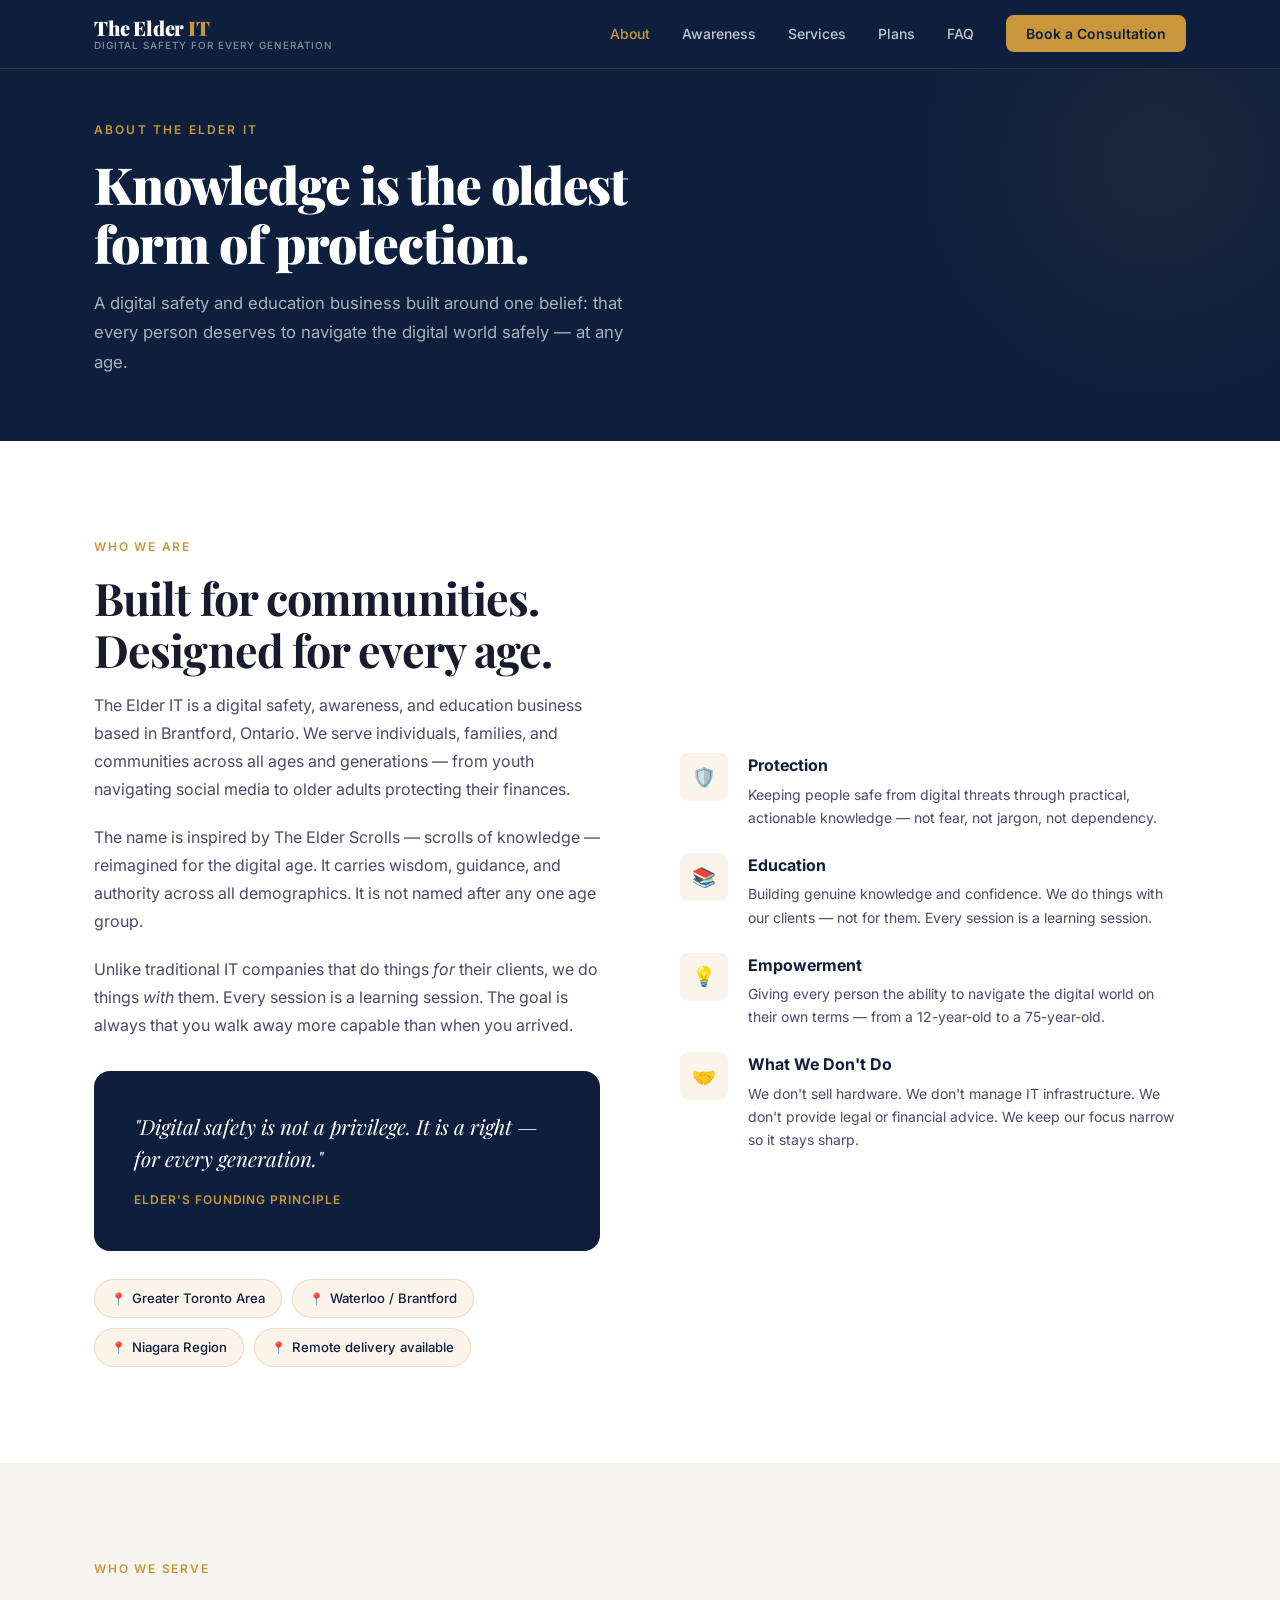
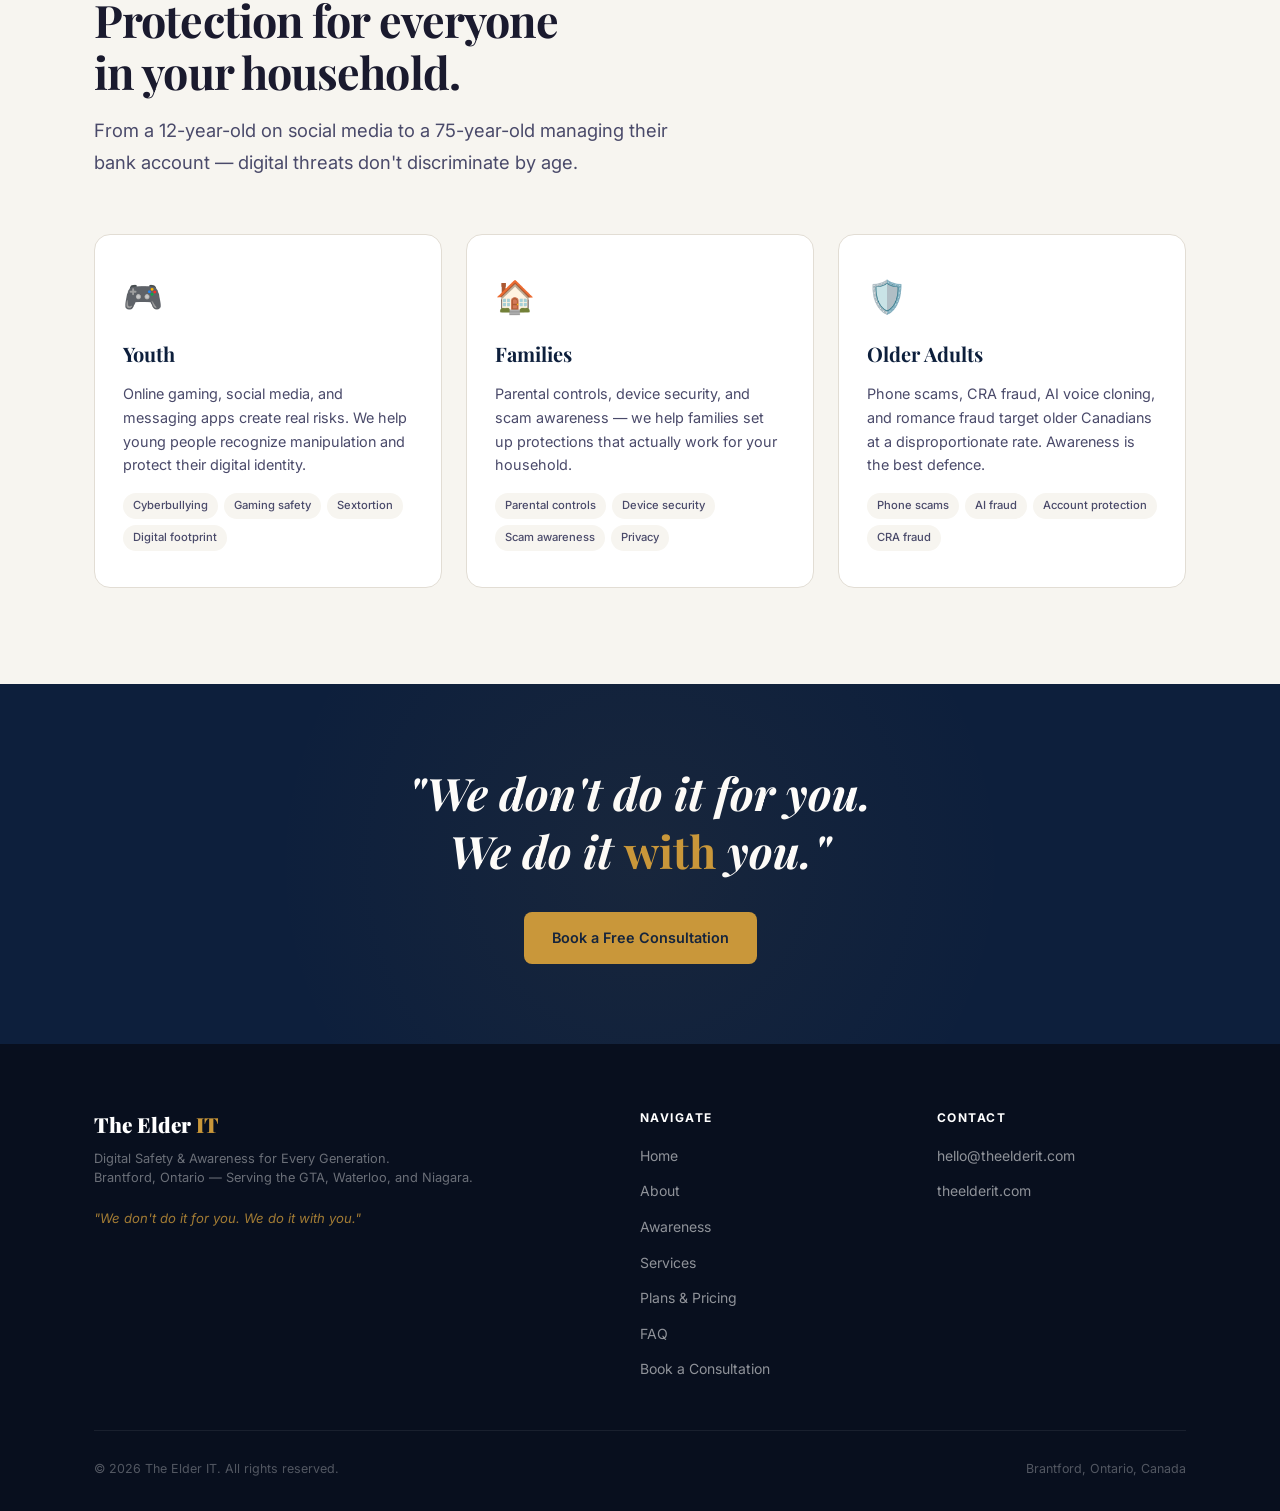
==== commit 2f499f15: "Add files via upload error from before" ====
--- a/about.html
+++ b/about.html
@@ -3,864 +3,1836 @@
 <head>
   <meta charset="UTF-8" />
   <meta name="viewport" content="width=device-width, initial-scale=1.0" />
-  <title>About — MIRZYAH</title>
-  <meta name="description" content="This is not a story. It is a record." />
-  <meta name="theme-color" content="#080808" />
-  <meta property="og:title" content="MIRZYAH — About" />
-  <meta property="og:description" content="This is not a story. It is a record." />
-  <meta property="og:url" content="https://mirzyah.com/about.html" />
-  <meta property="og:type" content="website" />
-  <link rel="icon" type="image/svg+xml" href="data:image/svg+xml,%3Csvg xmlns='http://www.w3.org/2000/svg' viewBox='0 0 200 200'%3E%3Crect width='200' height='200' fill='%23080808'/%3E%3Ccircle cx='100' cy='100' r='82' fill='%23A8874A'/%3E%3Ccircle cx='114' cy='100' r='82' fill='%23080808'/%3E%3Ctext x='116' y='128' text-anchor='middle' font-family='Georgia,serif' font-size='78' fill='%23A8874A'%3EM%3C/text%3E%3C/svg%3E" />
-  <link rel="preconnect" href="https://fonts.googleapis.com" />
-  <link rel="preconnect" href="https://fonts.gstatic.com" crossorigin />
-  <link href="https://fonts.googleapis.com/css2?family=Cormorant+Garamond:ital,wght@0,300;0,400;1,300;1,400&family=Poppins:wght@300&display=swap" rel="stylesheet" />
-
+  <meta name="description" content="About — Who We Are and What We Stand For | The Elder IT" />
+  <meta name="theme-color" content="#0D1F3C" />
+  <title>About — Who We Are and What We Stand For — The Elder IT</title>
+  <link rel="icon" type="image/svg+xml" href="data:image/svg+xml,<svg xmlns='http://www.w3.org/2000/svg' viewBox='0 0 32 32'><rect width='32' height='32' fill='%230D1F3C' rx='6'/><text x='16' y='22' text-anchor='middle' font-size='16' fill='%23C9973A' font-family='serif' font-weight='bold'>E</text></svg>" />
   <style>
-    *, *::before, *::after {
-      margin: 0;
-      padding: 0;
-      box-sizing: border-box;
-    }
-
-    :root {
-      --black: #080808;
-      --gold: #A8874A;
-      --white: #FFFFFF;
-    }
-
-    html, body {
-      min-height: 100%;
-      background-color: var(--black);
-      color: var(--white);
-      font-family: 'Poppins', sans-serif;
-      font-weight: 300;
-      -webkit-font-smoothing: antialiased;
-      -moz-osx-font-smoothing: grayscale;
-      overflow-x: hidden;
-    }
-
-    body {
-      animation: fadeIn 1.2s ease forwards;
-      opacity: 0;
-    }
-
-    @keyframes fadeIn {
-      to { opacity: 1; }
-    }
-
-    /* Even the act of selecting text belongs to the House. */
-    ::selection {
-      background-color: rgba(168, 135, 74, 0.85);
-      color: #080808;
-    }
-
-    /* Keyboard Guests are Guests. The focus ring is the House gold. */
-    a:focus-visible {
-      outline: 1px solid rgba(168, 135, 74, 0.65);
-      outline-offset: 4px;
-    }
-
-    /* ── NAVIGATION ── */
-    nav {
-      position: fixed;
-      top: 0;
-      left: 0;
-      right: 0;
-      z-index: 100;
-      display: flex;
-      align-items: center;
-      justify-content: space-between;
-      padding: 28px 48px;
-      /* Same plane as the entrance — scrim above, gold hairline below,
-         warming when attention arrives. One House, one nav. */
-      background: linear-gradient(to bottom, rgba(8, 8, 8, 0.92), rgba(8, 8, 8, 0));
-    }
-
-    nav::after {
-      content: '';
-      position: absolute;
-      left: 48px;
-      right: 48px;
-      bottom: 0;
-      height: 1px;
-      background: linear-gradient(to right, transparent, rgba(168, 135, 74, 0.32), transparent);
-      opacity: 0.4;
-      transition: opacity 0.6s ease;
-    }
-
-    nav:hover::after {
-      opacity: 0.9;
-    }
-
-    @keyframes navIn {
-      from { opacity: 0; transform: translateY(-6px); }
-      to   { opacity: 1; transform: translateY(0); }
-    }
-
-    @keyframes navInStar {
-      from { opacity: 0; }
-      to   { opacity: 0.85; }
-    }
-
-    /* Left cluster — star (links home) + the Guest's future entrance. */
-    .nav-left {
-      display: flex;
-      align-items: center;
-      gap: 26px;
-    }
-
-    .nav-star {
-      font-size: 14px;
-      color: #A8874A;
-      user-select: none;
-      line-height: 1;
-      text-decoration: none;
-      display: inline-block;
-      opacity: 0;
-      animation: navInStar 0.8s ease forwards 0.15s,
-                 starGlint 11s ease-in-out infinite 6s;
-      transition: filter 0.3s ease;
-    }
-
-    /* The star is the way back. On approach, it answers with light —
-       filter, not transform, so the glint keeps its own rhythm. */
-    .nav-star:hover {
-      filter: drop-shadow(0 0 6px rgba(168, 135, 74, 0.7));
-    }
-
-    .nav-heritage {
-      opacity: 0;
-      animation: navIn 0.8s ease forwards 0.3s;
-    }
-
-    .nav-links li {
-      opacity: 0;
-      animation: navIn 0.8s ease forwards;
-    }
-
-    .nav-links li:nth-child(1) { animation-delay: 0.45s; }
-    .nav-links li:nth-child(2) { animation-delay: 0.55s; }
-    .nav-links li:nth-child(3) { animation-delay: 0.65s; }
-    .nav-links li:nth-child(4) { animation-delay: 0.75s; }
-
-    /* Type the word and the House acknowledges you know it.
-       Four seconds. Then the room is locked again. */
-    .nav-isnad {
-      transition: color 0.6s ease, text-shadow 0.6s ease;
-    }
-
-    .nav-isnad .nav-label-heard { display: none; }
-
-    .nav-isnad.heard {
-      color: rgba(168, 135, 74, 0.92);
-      text-shadow: 0 0 10px rgba(168, 135, 74, 0.35);
-    }
-
-    .nav-isnad.heard .nav-label-default,
-    .nav-isnad.heard .nav-label-hover { display: none !important; }
-    .nav-isnad.heard .nav-label-heard { display: inline; }
-
-    /* Same star, same sky. Offset from the home page so the two never
-       glint in sync — the House is one place, not one loop. */
-    @keyframes starGlint {
-      0%, 92%, 100% {
-        opacity: 0.85;
-        text-shadow: none;
-        transform: scale(1);
-      }
-      95% {
-        opacity: 1;
-        text-shadow: 0 0 8px rgba(168, 135, 74, 0.85), 0 0 18px rgba(168, 135, 74, 0.35);
-        transform: scale(1.12);
-      }
-      98% {
-        opacity: 0.85;
-        text-shadow: none;
-        transform: scale(1);
-      }
-    }
-
-    /* Begin Heritage — gold-outlined, hover says "Not Yet". */
-    .nav-heritage {
-      font-family: 'Poppins', sans-serif;
-      font-weight: 300;
-      font-size: 11px;
-      letter-spacing: 0.22em;
-      color: rgba(255, 255, 255, 0.55);
-      text-transform: uppercase;
-      cursor: default;
-      user-select: none;
-      position: relative;
-      white-space: nowrap;
-      display: inline-flex;
-      align-items: center;
-      justify-content: center;
-      min-width: 180px;
-      padding: 8px 16px;
-      text-indent: 0.22em;
-      border: 1px solid rgba(168, 135, 74, 0.45);
-      transition: border-color 0.25s ease, color 0.25s ease;
-    }
-
-    .nav-heritage:hover {
-      color: rgba(255, 255, 255, 0.80);
-      border-color: rgba(168, 135, 74, 0.78);
-    }
-
-    .nav-heritage .nav-label-default { display: inline; }
-    .nav-heritage .nav-label-hover { display: none; }
-    .nav-heritage:hover .nav-label-default { display: none; }
-    .nav-heritage:hover .nav-label-hover { display: inline; }
-
-    .nav-links {
-      display: flex;
-      gap: 40px;
-      list-style: none;
-    }
-
-    .nav-links li {
-      font-family: 'Poppins', sans-serif;
-      font-weight: 300;
-      font-size: 11px;
-      letter-spacing: 0.28em;
-      color: rgba(255, 255, 255, 0.38);
-      text-transform: uppercase;
-      cursor: default;
-      user-select: none;
-      position: relative;
-    }
-
-    .nav-links li.active {
-      color: rgba(255, 255, 255, 0.75);
-    }
-
-    .nav-links li a {
-      color: inherit;
-      text-decoration: none;
-      cursor: pointer;
-    }
-
-    .nav-links li:not(.active):hover {
-      color: rgba(255, 255, 255, 0.68);
-    }
-
-    .nav-links li .nav-label-default { display: inline; }
-    .nav-links li .nav-label-hover { display: none; }
-    .nav-links li:not(.active):hover .nav-label-default { display: none; }
-    .nav-links li:not(.active):hover .nav-label-hover { display: inline; }
-
-    /* ── MAIN CONTENT ── */
-    main {
-      min-height: 100vh;
-      display: flex;
-      flex-direction: column;
-      align-items: center;
-      justify-content: center;
-      padding: 120px 48px 100px;
-      max-width: 680px;
-      margin: 0 auto;
-      text-align: center;
-    }
-
-    /* Opening line */
-    .about-eyebrow {
-      font-family: 'Poppins', sans-serif;
-      font-weight: 300;
-      font-size: 10px;
-      letter-spacing: 0.4em;
-      color: rgba(255, 255, 255, 0.28);
-      text-transform: uppercase;
-      text-indent: 0.4em;
-      margin-bottom: 64px;
-    }
-
-    /* Primary statement */
-    .about-primary {
-      font-family: 'Cormorant Garamond', serif;
-      font-weight: 300;
-      font-style: italic;
-      font-size: 32px;
-      line-height: 1.6;
-      color: rgba(255, 255, 255, 0.92);
-      margin-bottom: 64px;
-      letter-spacing: 0.02em;
-    }
-
-    /* Gold rule divider */
-    .about-rule {
-      width: 1px;
-      height: 48px;
-      background-color: rgba(168, 135, 74, 0.4);
-      margin: 0 auto 64px;
-    }
-
-    /* Body paragraphs */
-    .about-body {
-      font-family: 'Cormorant Garamond', serif;
-      font-weight: 300;
-      font-size: 18px;
-      line-height: 2;
-      color: rgba(255, 255, 255, 0.55);
-      margin-bottom: 48px;
-      letter-spacing: 0.01em;
-    }
-
-    .about-body + .about-body {
-      margin-top: 0;
-    }
-
-    /* Pause — empty space between thoughts */
-    .about-pause {
-      height: 48px;
-    }
-
-    /* Closing statement */
-    .about-closing {
-      font-family: 'Cormorant Garamond', serif;
-      font-weight: 400;
-      font-style: italic;
-      font-size: 20px;
-      line-height: 1.8;
-      color: rgba(255, 255, 255, 0.75);
-      margin-top: 16px;
-      letter-spacing: 0.02em;
-    }
-
-    /* Sign-off */
-    .about-signoff {
-      margin-top: 72px;
-      font-family: 'Poppins', sans-serif;
-      font-weight: 300;
-      font-size: 11px;
-      letter-spacing: 0.45em;
-      color: rgba(168, 135, 74, 0.7);
-      text-transform: uppercase;
-      text-indent: 0.45em;
-    }
-
-    /* ── FOOTER ── */
-    footer {
-      position: fixed;
-      bottom: 0;
-      left: 0;
-      right: 0;
-      text-align: center;
-      padding: 0 0 28px 0;
-      font-family: 'Poppins', sans-serif;
-      font-weight: 300;
-      font-size: 9px;
-      letter-spacing: 0.28em;
-      color: rgba(255, 255, 255, 0.22);
-      text-transform: uppercase;
-      text-indent: 0.28em;
-      user-select: none;
-      background: linear-gradient(to top, rgba(8,8,8,1) 60%, rgba(8,8,8,0));
-      padding-top: 32px;
-    }
-
-    /* Footer star keeps its own time — third clock in the House. */
-    .footer-star {
-      display: inline-block;
-      animation: starGlint 11s ease-in-out infinite;
-      animation-delay: 3s;
-    }
-
-    /* ── THE RECORD READS ITSELF OUT ──
-       The page does not arrive as a block. Each line surfaces in order —
-       eyebrow, statement, rule, paragraphs, closing, name. Sequence is the
-       point. Nothing meaningful appears before its moment. */
-    .reveal {
-      opacity: 0;
-      transform: translateY(12px);
-      animation: surface 1.4s ease forwards;
-    }
-
-    @keyframes surface {
-      to {
-        opacity: 1;
-        transform: translateY(0);
-      }
-    }
-
-    main > .reveal:nth-child(1)  { animation-delay: 0.3s; }
-    main > .reveal:nth-child(2)  { animation-delay: 0.8s; }
-    main > .reveal:nth-child(3)  { animation-delay: 1.5s; }
-    main > .reveal:nth-child(4)  { animation-delay: 1.9s; }
-    main > .reveal:nth-child(6)  { animation-delay: 2.4s; }
-    main > .reveal:nth-child(8)  { animation-delay: 2.9s; }
-    main > .reveal:nth-child(10) { animation-delay: 3.4s; }
-    main > .reveal:nth-child(11) { animation-delay: 4.0s; }
-    main > .reveal:nth-child(12) { animation-delay: 4.6s; }
-    main > .reveal:nth-child(13) { animation-delay: 5.4s; }
-
-    /* The gold rules do not fade in — they are drawn, top to bottom,
-       the way a line is ruled onto a page. This is a record, after all. */
-    .about-rule.reveal {
-      animation-name: drawRule;
-      transform: scaleY(0);
-      transform-origin: top;
-    }
-
-    @keyframes drawRule {
-      from { opacity: 0; transform: scaleY(0); }
-      to   { opacity: 1; transform: scaleY(1); }
-    }
-
-    /* The name arrives last, letters settling closer as it lands —
-       the same gesture as the wordmark at the entrance. One House. */
-    .about-signoff.reveal {
-      animation-name: settleSignoff;
-      animation-duration: 1.8s;
-    }
-
-    @keyframes settleSignoff {
-      from { opacity: 0; transform: translateY(12px); letter-spacing: 0.65em; }
-      to   { opacity: 1; transform: translateY(0); letter-spacing: 0.45em; }
-    }
-
-    /* Once a line has surfaced, it settles — pinned in place, and from
-       then on it can respond to attention instead of ceremony. */
-    .reveal.settled {
-      animation: none;
-      opacity: 1;
-      transform: none;
-    }
-
-    /* Attention brings a line forward. The paragraph under the Guest's
-       eye lifts from 55% to 72% — the rest of the record stays quiet. */
-    .about-body {
-      transition: color 0.6s ease;
-    }
-
-    .about-body:hover {
-      color: rgba(255, 255, 255, 0.72);
-    }
-
-    /* One word in the opening statement knows what it is. Rest on the
-       statement and "record" warms to gold. Nothing is labelled. */
-    .word-record,
-    .word-found {
-      transition: color 1.2s ease;
-    }
-
-    .about-primary:hover .word-record {
-      color: var(--gold);
-    }
-
-    .about-closing:hover .word-found {
-      color: rgba(168, 135, 74, 0.9);
-    }
-
-    /* The settled rules breathe — a very slow brightening and dimming,
-       fourteen seconds to the cycle. Drawn lines, still alive. */
-    .about-rule.settled {
-      animation: ruleBreath 14s ease-in-out infinite;
-    }
-
-    @keyframes ruleBreath {
-      0%, 100% { background-color: rgba(168, 135, 74, 0.4); }
-      50%      { background-color: rgba(168, 135, 74, 0.62); }
-    }
-
-    /* The name responds to the hand — spacing eases open, gold rises. */
-    .about-signoff.settled {
-      transition: letter-spacing 0.8s ease, color 0.8s ease;
-    }
-
-    .about-signoff.settled:hover {
-      letter-spacing: 0.52em;
-      color: rgba(168, 135, 74, 0.95);
-    }
-
-    /* Stillness. Left alone long enough, the closing lines breathe
-       like a candle in still air. Movement in the room stills them. */
-    body.idle .about-closing.settled {
-      animation: candle 9s ease-in-out infinite;
-    }
-
-    @keyframes candle {
-      0%, 100% { opacity: 1; }
-      50%      { opacity: 0.8; }
-    }
-
-    /* ── THE READING RULE ──
-       A single gold hairline at the very top of the page that fills as
-       the Guest moves through the record. The record keeps your place.
-       It only exists when there is somewhere to scroll to. */
-    .reading-rule {
-      position: fixed;
-      top: 0;
-      left: 0;
-      height: 1px;
-      width: 0;
-      background-color: rgba(168, 135, 74, 0.55);
-      z-index: 120;
-      display: none;
-    }
-
-    /* Rooms do not jump-cut. Doors dim the light before they open. */
-    body.leaving {
-      animation: fadeOut 0.35s ease forwards;
-    }
-
-    @keyframes fadeOut {
-      to { opacity: 0; }
-    }
-
-    /* ── THE LANTERN ──
-       Same light as the entrance. The Guest carries it from room to room. */
-    .lantern {
-      position: fixed;
-      top: 0;
-      left: 0;
-      width: 100%;
-      height: 100%;
-      pointer-events: none;
-      z-index: 50;
-      opacity: 0;
-      transition: opacity 1.2s ease;
-      background: radial-gradient(
-        circle 340px at var(--lx, 50%) var(--ly, 50%),
-        rgba(168, 135, 74, 0.055),
-        rgba(168, 135, 74, 0.018) 45%,
-        transparent 70%
-      );
-      mix-blend-mode: screen;
-    }
-
-    .lantern.lit {
-      opacity: 1;
-    }
-
-    @media (pointer: coarse) {
-      .lantern { display: none; }
-    }
-
-    /* ── MOBILE ── */
-    @media (max-width: 640px) {
-      nav {
-        padding: 22px 24px;
-      }
-
-      nav::after {
-        left: 24px;
-        right: 24px;
-      }
-
-      .nav-left {
-        gap: 16px;
-      }
-
-      .nav-heritage {
-        font-size: 8px;
-        letter-spacing: 0.12em;
-        min-width: 120px;
-        padding: 6px 12px;
-        text-indent: 0.12em;
-      }
-
-      .nav-links {
-        display: flex;
-        gap: 16px;
-      }
-
-      .nav-links li {
-        font-size: 9px;
-        letter-spacing: 0.18em;
-      }
-
-      main {
-        padding: 100px 32px 100px;
-      }
-
-      .about-primary {
-        font-size: 24px;
-      }
-
-      .about-body {
-        font-size: 16px;
-      }
-
-      .about-closing {
-        font-size: 17px;
-      }
-    }
-
-    /* Reduced motion — everything present, everything still */
-    @media (prefers-reduced-motion: reduce) {
-      body {
-        animation: none;
-        opacity: 1;
-      }
-      .reveal,
-      .about-rule.reveal,
-      .about-signoff.reveal {
-        animation: none;
-        opacity: 1;
-        transform: none;
-      }
-      .nav-star,
-      .footer-star {
-        animation: none;
-        opacity: 1;
-      }
-      .nav-heritage,
-      .nav-links li {
-        animation: none;
-        opacity: 1;
-      }
-      .about-rule.settled {
-        animation: none;
-      }
-      body.idle .about-closing.settled {
-        animation: none;
-      }
-      .about-signoff.settled,
-      .about-body,
-      .word-record,
-      .word-found {
-        transition: none;
-      }
-      nav::after {
-        transition: none;
-      }
-      .lantern {
-        display: none;
-      }
-    }
-  </style>
+/* ============================================
+   THE ELDER IT — Main Stylesheet
+   Colors: Navy #0D1F3C | Gold #C9973A | White
+   ============================================ */
+
+@import url('https://fonts.googleapis.com/css2?family=Playfair+Display:wght@700;900&family=Inter:wght@300;400;500;600&display=swap');
+
+:root {
+  --navy: #0D1F3C;
+  --navy-light: #152e58;
+  --gold: #C9973A;
+  --gold-light: #e0b05a;
+  --white: #ffffff;
+  --off-white: #F7F5F0;
+  --text-dark: #1a1a2e;
+  --text-mid: #4a4a6a;
+  --text-light: #8888aa;
+  --border: #e2ddd4;
+  --shadow: rgba(13, 31, 60, 0.12);
+  --radius: 8px;
+  --radius-lg: 16px;
+}
+
+*, *::before, *::after {
+  box-sizing: border-box;
+  margin: 0;
+  padding: 0;
+}
+
+html {
+  scroll-behavior: smooth;
+}
+
+body {
+  font-family: 'Inter', sans-serif;
+  font-weight: 400;
+  color: var(--text-dark);
+  background: var(--white);
+  line-height: 1.6;
+  -webkit-font-smoothing: antialiased;
+}
+
+/* ── TYPOGRAPHY ── */
+h1, h2, h3 {
+  font-family: 'Playfair Display', serif;
+  line-height: 1.15;
+  letter-spacing: -0.02em;
+}
+
+h1 { font-size: clamp(2.4rem, 5vw, 4rem); font-weight: 900; }
+h2 { font-size: clamp(1.8rem, 3.5vw, 2.8rem); font-weight: 700; }
+h3 { font-size: clamp(1.2rem, 2vw, 1.5rem); font-weight: 700; }
+
+p { line-height: 1.75; color: var(--text-mid); }
+
+a { color: inherit; text-decoration: none; }
+
+/* ── LAYOUT ── */
+.container {
+  max-width: 1140px;
+  margin: 0 auto;
+  padding: 0 24px;
+}
+
+.section {
+  padding: 96px 0;
+}
+
+.section--alt {
+  background: var(--off-white);
+}
+
+.section--dark {
+  background: var(--navy);
+  color: var(--white);
+}
+
+.section__eyebrow {
+  font-family: 'Inter', sans-serif;
+  font-size: 0.75rem;
+  font-weight: 600;
+  letter-spacing: 0.15em;
+  text-transform: uppercase;
+  color: var(--gold);
+  margin-bottom: 16px;
+  display: block;
+}
+
+.section__heading {
+  margin-bottom: 16px;
+}
+
+.section__subheading {
+  font-size: 1.15rem;
+  color: var(--text-mid);
+  max-width: 600px;
+  margin-bottom: 56px;
+}
+
+.section--dark .section__subheading {
+  color: rgba(255,255,255,0.7);
+}
+
+.section--dark h2 {
+  color: var(--white);
+}
+
+/* ── NAV ── */
+.nav {
+  position: fixed;
+  top: 0;
+  left: 0;
+  right: 0;
+  z-index: 100;
+  background: var(--navy);
+  border-bottom: 1px solid rgba(201, 151, 58, 0.2);
+  transition: box-shadow 0.3s;
+}
+
+.nav.scrolled {
+  box-shadow: 0 4px 24px rgba(13,31,60,0.35);
+}
+
+.nav__inner {
+  display: flex;
+  align-items: center;
+  justify-content: space-between;
+  height: 68px;
+  padding: 0 24px;
+  max-width: 1140px;
+  margin: 0 auto;
+}
+
+.nav__logo {
+  display: flex;
+  flex-direction: column;
+  line-height: 1;
+}
+
+.nav__logo-name {
+  font-family: 'Playfair Display', serif;
+  font-size: 1.25rem;
+  font-weight: 900;
+  color: var(--white);
+  letter-spacing: -0.01em;
+}
+
+.nav__logo-name span {
+  color: var(--gold);
+}
+
+.nav__logo-tagline {
+  font-size: 0.62rem;
+  font-weight: 500;
+  letter-spacing: 0.1em;
+  text-transform: uppercase;
+  color: rgba(255,255,255,0.5);
+  margin-top: 3px;
+}
+
+.nav__links {
+  display: flex;
+  align-items: center;
+  gap: 32px;
+  list-style: none;
+}
+
+.nav__links a {
+  font-size: 0.875rem;
+  font-weight: 500;
+  color: rgba(255,255,255,0.75);
+  transition: color 0.2s;
+}
+
+.nav__links a:hover {
+  color: var(--gold);
+}
+
+.nav__cta {
+  background: var(--gold);
+  color: var(--navy) !important;
+  padding: 10px 20px;
+  border-radius: var(--radius);
+  font-weight: 600 !important;
+  transition: background 0.2s !important;
+}
+
+.nav__cta:hover {
+  background: var(--gold-light) !important;
+  color: var(--navy) !important;
+}
+
+.nav__hamburger {
+  display: none;
+  flex-direction: column;
+  gap: 5px;
+  cursor: pointer;
+  background: none;
+  border: none;
+  padding: 4px;
+}
+
+.nav__hamburger span {
+  display: block;
+  width: 24px;
+  height: 2px;
+  background: var(--white);
+  border-radius: 2px;
+  transition: all 0.3s;
+}
+
+/* ── HERO ── */
+.hero {
+  background: var(--navy);
+  min-height: 100vh;
+  display: flex;
+  align-items: center;
+  padding-top: 68px;
+  position: relative;
+  overflow: hidden;
+}
+
+.hero::before {
+  content: '';
+  position: absolute;
+  top: -20%;
+  right: -10%;
+  width: 600px;
+  height: 600px;
+  background: radial-gradient(circle, rgba(201,151,58,0.08) 0%, transparent 70%);
+  pointer-events: none;
+}
+
+.hero::after {
+  content: '';
+  position: absolute;
+  bottom: -10%;
+  left: -5%;
+  width: 400px;
+  height: 400px;
+  background: radial-gradient(circle, rgba(201,151,58,0.05) 0%, transparent 70%);
+  pointer-events: none;
+}
+
+.hero__inner {
+  display: grid;
+  grid-template-columns: 1fr 1fr;
+  gap: 80px;
+  align-items: center;
+  padding: 80px 24px;
+  max-width: 1140px;
+  margin: 0 auto;
+  width: 100%;
+}
+
+.hero__scroll-line {
+  display: block;
+  width: 1px;
+  height: 48px;
+  background: linear-gradient(to bottom, var(--gold), transparent);
+  margin-bottom: 24px;
+}
+
+.hero__eyebrow {
+  font-size: 0.75rem;
+  font-weight: 600;
+  letter-spacing: 0.18em;
+  text-transform: uppercase;
+  color: var(--gold);
+  margin-bottom: 20px;
+  display: block;
+}
+
+.hero__heading {
+  color: var(--white);
+  margin-bottom: 24px;
+}
+
+.hero__heading em {
+  font-style: normal;
+  color: var(--gold);
+}
+
+.hero__body {
+  font-size: 1.1rem;
+  color: rgba(255,255,255,0.65);
+  margin-bottom: 40px;
+  max-width: 480px;
+}
+
+.hero__actions {
+  display: flex;
+  gap: 16px;
+  flex-wrap: wrap;
+}
+
+.hero__stats {
+  display: grid;
+  grid-template-columns: 1fr 1fr;
+  gap: 20px;
+}
+
+.hero__stat {
+  background: rgba(255,255,255,0.04);
+  border: 1px solid rgba(201,151,58,0.2);
+  border-radius: var(--radius-lg);
+  padding: 28px 24px;
+  position: relative;
+  overflow: hidden;
+}
+
+.hero__stat::before {
+  content: '';
+  position: absolute;
+  top: 0;
+  left: 0;
+  right: 0;
+  height: 2px;
+  background: linear-gradient(to right, var(--gold), transparent);
+}
+
+.hero__stat-number {
+  font-family: 'Playfair Display', serif;
+  font-size: 2.2rem;
+  font-weight: 900;
+  color: var(--gold);
+  line-height: 1;
+  margin-bottom: 8px;
+}
+
+.hero__stat-label {
+  font-size: 0.8rem;
+  color: rgba(255,255,255,0.55);
+  line-height: 1.4;
+}
+
+.hero__stat-source {
+  font-size: 0.65rem;
+  color: rgba(255,255,255,0.3);
+  margin-top: 6px;
+  font-style: italic;
+}
+
+/* ── BUTTONS ── */
+.btn {
+  display: inline-flex;
+  align-items: center;
+  gap: 8px;
+  padding: 14px 28px;
+  border-radius: var(--radius);
+  font-family: 'Inter', sans-serif;
+  font-size: 0.9rem;
+  font-weight: 600;
+  cursor: pointer;
+  transition: all 0.2s;
+  border: none;
+  text-decoration: none;
+}
+
+.btn--primary {
+  background: var(--gold);
+  color: var(--navy);
+}
+
+.btn--primary:hover {
+  background: var(--gold-light);
+  transform: translateY(-1px);
+  box-shadow: 0 8px 24px rgba(201,151,58,0.3);
+}
+
+.btn--outline {
+  background: transparent;
+  color: var(--white);
+  border: 1px solid rgba(255,255,255,0.3);
+}
+
+.btn--outline:hover {
+  border-color: var(--gold);
+  color: var(--gold);
+}
+
+.btn--navy {
+  background: var(--navy);
+  color: var(--white);
+}
+
+.btn--navy:hover {
+  background: var(--navy-light);
+  transform: translateY(-1px);
+}
+
+/* ── AUDIENCE CARDS ── */
+.audience-grid {
+  display: grid;
+  grid-template-columns: repeat(3, 1fr);
+  gap: 24px;
+}
+
+.audience-card {
+  background: var(--white);
+  border: 1px solid var(--border);
+  border-radius: var(--radius-lg);
+  padding: 36px 28px;
+  transition: all 0.25s;
+  position: relative;
+  overflow: hidden;
+}
+
+.audience-card::after {
+  content: '';
+  position: absolute;
+  bottom: 0;
+  left: 0;
+  right: 0;
+  height: 3px;
+  background: var(--gold);
+  transform: scaleX(0);
+  transition: transform 0.25s;
+  transform-origin: left;
+}
+
+.audience-card:hover {
+  border-color: var(--gold);
+  box-shadow: 0 12px 40px var(--shadow);
+  transform: translateY(-4px);
+}
+
+.audience-card:hover::after {
+  transform: scaleX(1);
+}
+
+.audience-card__icon {
+  font-size: 2rem;
+  margin-bottom: 16px;
+  display: block;
+}
+
+.audience-card__title {
+  font-family: 'Playfair Display', serif;
+  font-size: 1.25rem;
+  font-weight: 700;
+  color: var(--navy);
+  margin-bottom: 12px;
+}
+
+.audience-card__body {
+  font-size: 0.9rem;
+  color: var(--text-mid);
+  line-height: 1.65;
+}
+
+.audience-card__tags {
+  display: flex;
+  flex-wrap: wrap;
+  gap: 6px;
+  margin-top: 16px;
+}
+
+.tag {
+  font-size: 0.7rem;
+  font-weight: 500;
+  padding: 4px 10px;
+  background: var(--off-white);
+  border-radius: 100px;
+  color: var(--text-mid);
+}
+
+/* ── THREAT SECTION ── */
+.threat-grid {
+  display: grid;
+  grid-template-columns: repeat(3, 1fr);
+  gap: 20px;
+}
+
+.threat-card {
+  background: rgba(255,255,255,0.04);
+  border: 1px solid rgba(255,255,255,0.08);
+  border-radius: var(--radius-lg);
+  padding: 28px 24px;
+  transition: border-color 0.2s;
+}
+
+.threat-card:hover {
+  border-color: rgba(201,151,58,0.4);
+}
+
+.threat-card__icon {
+  font-size: 1.5rem;
+  margin-bottom: 14px;
+  display: block;
+}
+
+.threat-card__title {
+  font-size: 1rem;
+  font-weight: 600;
+  color: var(--white);
+  margin-bottom: 8px;
+}
+
+.threat-card__body {
+  font-size: 0.85rem;
+  color: rgba(255,255,255,0.55);
+  line-height: 1.6;
+}
+
+.threat-tabs {
+  display: flex;
+  gap: 8px;
+  margin-bottom: 40px;
+}
+
+.threat-tab {
+  padding: 10px 24px;
+  border-radius: 100px;
+  font-size: 0.875rem;
+  font-weight: 600;
+  cursor: pointer;
+  border: 1px solid rgba(255,255,255,0.2);
+  background: transparent;
+  color: rgba(255,255,255,0.6);
+  transition: all 0.2s;
+  font-family: 'Inter', sans-serif;
+}
+
+.threat-tab.active,
+.threat-tab:hover {
+  background: var(--gold);
+  border-color: var(--gold);
+  color: var(--navy);
+}
+
+.threat-panel { display: none; }
+.threat-panel.active { display: grid; grid-template-columns: repeat(3, 1fr); gap: 20px; }
+
+/* ── WARNING SIGNS ── */
+.warning-list {
+  display: flex;
+  flex-direction: column;
+  gap: 0;
+  border: 1px solid var(--border);
+  border-radius: var(--radius-lg);
+  overflow: hidden;
+  background: var(--white);
+}
+
+.warning-item {
+  display: grid;
+  grid-template-columns: 60px 1fr;
+  align-items: center;
+  gap: 24px;
+  padding: 24px 28px;
+  border-bottom: 1px solid var(--border);
+  transition: background 0.2s;
+}
+
+.warning-item:last-child { border-bottom: none; }
+
+.warning-item:hover {
+  background: rgba(201,151,58,0.06);
+}
+
+.warning-item__number {
+  font-family: 'Playfair Display', serif;
+  font-size: 2rem;
+  font-weight: 900;
+  color: var(--gold);
+  opacity: 0.6;
+  line-height: 1;
+}
+
+.warning-item__title {
+  font-size: 1rem;
+  font-weight: 700;
+  color: var(--navy);
+  margin-bottom: 4px;
+}
+
+.warning-item__body {
+  font-size: 0.875rem;
+  color: var(--text-mid);
+  line-height: 1.6;
+}
+
+/* ── SERVICES ── */
+.services-grid {
+  display: grid;
+  grid-template-columns: repeat(2, 1fr);
+  gap: 24px;
+}
+
+.service-card {
+  background: var(--white);
+  border: 1px solid var(--border);
+  border-radius: var(--radius-lg);
+  padding: 32px 28px;
+  transition: all 0.25s;
+}
+
+.service-card:hover {
+  box-shadow: 0 12px 40px var(--shadow);
+  border-color: rgba(201,151,58,0.4);
+}
+
+.service-card__icon {
+  font-size: 1.75rem;
+  margin-bottom: 16px;
+  display: block;
+}
+
+.service-card__title {
+  font-family: 'Playfair Display', serif;
+  font-size: 1.2rem;
+  font-weight: 700;
+  color: var(--navy);
+  margin-bottom: 10px;
+}
+
+.service-card__body {
+  font-size: 0.875rem;
+  color: var(--text-mid);
+  line-height: 1.65;
+}
+
+/* ── PLANS ── */
+.plans-grid {
+  display: grid;
+  grid-template-columns: repeat(4, 1fr);
+  gap: 20px;
+  align-items: start;
+}
+
+.plan-card {
+  background: var(--white);
+  border: 1px solid var(--border);
+  border-radius: var(--radius-lg);
+  padding: 32px 24px;
+  position: relative;
+  transition: all 0.25s;
+}
+
+.plan-card:hover {
+  box-shadow: 0 16px 48px var(--shadow);
+  transform: translateY(-4px);
+}
+
+.plan-card--featured {
+  border: 2px solid var(--gold);
+  background: var(--navy);
+  color: var(--white);
+}
+
+.plan-card--featured .plan-card__price,
+.plan-card--featured .plan-card__name {
+  color: var(--white);
+}
+
+.plan-card--featured .plan-card__feature {
+  color: rgba(255,255,255,0.75);
+  border-color: rgba(255,255,255,0.1);
+}
+
+.plan-card--featured .plan-card__feature::before {
+  color: var(--gold);
+}
+
+.plan-badge {
+  position: absolute;
+  top: -12px;
+  left: 50%;
+  transform: translateX(-50%);
+  background: var(--gold);
+  color: var(--navy);
+  font-size: 0.7rem;
+  font-weight: 700;
+  letter-spacing: 0.1em;
+  text-transform: uppercase;
+  padding: 4px 14px;
+  border-radius: 100px;
+  white-space: nowrap;
+}
+
+.plan-card__name {
+  font-family: 'Playfair Display', serif;
+  font-size: 1.15rem;
+  font-weight: 700;
+  color: var(--navy);
+  margin-bottom: 8px;
+}
+
+.plan-card__price {
+  font-family: 'Playfair Display', serif;
+  font-size: 2.2rem;
+  font-weight: 900;
+  color: var(--navy);
+  line-height: 1;
+  margin-bottom: 4px;
+}
+
+.plan-card__price span {
+  font-size: 1rem;
+  font-weight: 400;
+  font-family: 'Inter', sans-serif;
+  color: var(--text-light);
+}
+
+.plan-card__hst {
+  font-size: 0.72rem;
+  color: var(--text-light);
+  margin-bottom: 20px;
+}
+
+.plan-card--featured .plan-card__hst {
+  color: rgba(255,255,255,0.4);
+}
+
+.plan-card__divider {
+  height: 1px;
+  background: var(--border);
+  margin: 16px 0;
+}
+
+.plan-card--featured .plan-card__divider {
+  background: rgba(255,255,255,0.1);
+}
+
+.plan-card__features {
+  list-style: none;
+  display: flex;
+  flex-direction: column;
+  gap: 10px;
+  margin-bottom: 24px;
+}
+
+.plan-card__feature {
+  font-size: 0.82rem;
+  color: var(--text-mid);
+  padding-left: 20px;
+  position: relative;
+  border-bottom: 1px solid var(--border);
+  padding-bottom: 10px;
+  line-height: 1.4;
+}
+
+.plan-card__feature:last-child {
+  border-bottom: none;
+  padding-bottom: 0;
+}
+
+.plan-card__feature::before {
+  content: '✓';
+  position: absolute;
+  left: 0;
+  color: var(--gold);
+  font-weight: 700;
+  font-size: 0.75rem;
+}
+
+.plan-card .btn {
+  width: 100%;
+  justify-content: center;
+}
+
+/* ── FAQ ── */
+.faq-list {
+  max-width: 760px;
+  margin: 0 auto;
+}
+
+.faq-item {
+  border-bottom: 1px solid var(--border);
+}
+
+.faq-question {
+  width: 100%;
+  background: none;
+  border: none;
+  text-align: left;
+  padding: 24px 0;
+  font-family: 'Inter', sans-serif;
+  font-size: 1rem;
+  font-weight: 600;
+  color: var(--navy);
+  cursor: pointer;
+  display: flex;
+  justify-content: space-between;
+  align-items: center;
+  gap: 16px;
+  transition: color 0.2s;
+}
+
+.faq-question:hover {
+  color: var(--gold);
+}
+
+.faq-question svg {
+  flex-shrink: 0;
+  transition: transform 0.25s;
+  color: var(--gold);
+}
+
+.faq-item.open .faq-question svg {
+  transform: rotate(45deg);
+}
+
+.faq-answer {
+  max-height: 0;
+  overflow: hidden;
+  transition: max-height 0.35s ease, padding 0.2s;
+}
+
+.faq-item.open .faq-answer {
+  max-height: 400px;
+  padding-bottom: 24px;
+}
+
+.faq-answer p {
+  font-size: 0.95rem;
+  color: var(--text-mid);
+  line-height: 1.75;
+}
+
+/* ── CONTACT / BOOKING ── */
+.contact-grid {
+  display: grid;
+  grid-template-columns: 1fr 1.5fr;
+  gap: 64px;
+  align-items: start;
+}
+
+.contact-info__item {
+  display: flex;
+  align-items: flex-start;
+  gap: 16px;
+  margin-bottom: 28px;
+}
+
+.contact-info__icon {
+  width: 44px;
+  height: 44px;
+  background: rgba(201,151,58,0.1);
+  border-radius: var(--radius);
+  display: flex;
+  align-items: center;
+  justify-content: center;
+  font-size: 1.1rem;
+  flex-shrink: 0;
+  color: var(--gold);
+}
+
+.contact-info__label {
+  font-size: 0.75rem;
+  font-weight: 600;
+  text-transform: uppercase;
+  letter-spacing: 0.1em;
+  color: var(--gold);
+  margin-bottom: 4px;
+}
+
+.contact-info__value {
+  font-size: 0.95rem;
+  color: var(--text-mid);
+}
+
+.contact-info__value a {
+  color: var(--navy);
+  font-weight: 500;
+  transition: color 0.2s;
+}
+
+.contact-info__value a:hover {
+  color: var(--gold);
+}
+
+.booking-form {
+  background: var(--white);
+  border: 1px solid var(--border);
+  border-radius: var(--radius-lg);
+  padding: 40px;
+}
+
+.form-group {
+  margin-bottom: 20px;
+}
+
+.form-label {
+  display: block;
+  font-size: 0.82rem;
+  font-weight: 600;
+  color: var(--navy);
+  margin-bottom: 8px;
+  letter-spacing: 0.02em;
+}
+
+.form-input,
+.form-select,
+.form-textarea {
+  width: 100%;
+  padding: 12px 16px;
+  border: 1px solid var(--border);
+  border-radius: var(--radius);
+  font-family: 'Inter', sans-serif;
+  font-size: 0.9rem;
+  color: var(--text-dark);
+  background: var(--white);
+  transition: border-color 0.2s, box-shadow 0.2s;
+  appearance: none;
+}
+
+.form-input:focus,
+.form-select:focus,
+.form-textarea:focus {
+  outline: none;
+  border-color: var(--gold);
+  box-shadow: 0 0 0 3px rgba(201,151,58,0.12);
+}
+
+.form-input::placeholder,
+.form-textarea::placeholder {
+  color: var(--text-light);
+}
+
+.form-textarea {
+  resize: vertical;
+  min-height: 100px;
+}
+
+.form-row {
+  display: grid;
+  grid-template-columns: 1fr 1fr;
+  gap: 16px;
+}
+
+.form-note {
+  font-size: 0.78rem;
+  color: var(--text-light);
+  margin-top: 12px;
+  text-align: center;
+}
+
+.form-success {
+  display: none;
+  text-align: center;
+  padding: 32px;
+}
+
+.form-success__icon {
+  font-size: 2.5rem;
+  margin-bottom: 12px;
+}
+
+.form-success__title {
+  font-family: 'Playfair Display', serif;
+  font-size: 1.4rem;
+  color: var(--navy);
+  margin-bottom: 8px;
+}
+
+.form-success__body {
+  font-size: 0.9rem;
+  color: var(--text-mid);
+}
+
+/* ── MISSION BANNER ── */
+.mission-banner {
+  background: var(--navy);
+  padding: 80px 0;
+  text-align: center;
+  position: relative;
+  overflow: hidden;
+}
+
+.mission-banner::before {
+  content: '';
+  position: absolute;
+  top: 50%;
+  left: 50%;
+  transform: translate(-50%, -50%);
+  width: 800px;
+  height: 800px;
+  background: radial-gradient(circle, rgba(201,151,58,0.06) 0%, transparent 65%);
+  pointer-events: none;
+}
+
+.mission-banner__quote {
+  font-family: 'Playfair Display', serif;
+  font-size: clamp(1.6rem, 3.5vw, 2.8rem);
+  font-weight: 700;
+  font-style: italic;
+  color: var(--white);
+  max-width: 800px;
+  margin: 0 auto 24px;
+  line-height: 1.3;
+}
+
+.mission-banner__quote em {
+  color: var(--gold);
+  font-style: normal;
+}
+
+.mission-banner__attr {
+  font-size: 0.8rem;
+  font-weight: 500;
+  letter-spacing: 0.12em;
+  text-transform: uppercase;
+  color: rgba(255,255,255,0.4);
+}
+
+/* ── FOOTER ── */
+.footer {
+  background: #080f1e;
+  color: rgba(255,255,255,0.6);
+  padding: 64px 0 32px;
+}
+
+.footer__grid {
+  display: grid;
+  grid-template-columns: 2fr 1fr 1fr;
+  gap: 48px;
+  margin-bottom: 48px;
+}
+
+.footer__logo-name {
+  font-family: 'Playfair Display', serif;
+  font-size: 1.3rem;
+  font-weight: 900;
+  color: var(--white);
+  margin-bottom: 8px;
+}
+
+.footer__logo-name span {
+  color: var(--gold);
+}
+
+.footer__tagline {
+  font-size: 0.8rem;
+  color: rgba(255,255,255,0.4);
+  margin-bottom: 20px;
+  line-height: 1.5;
+}
+
+.footer__differentiator {
+  font-size: 0.82rem;
+  font-style: italic;
+  color: var(--gold);
+  opacity: 0.8;
+}
+
+.footer__heading {
+  font-size: 0.75rem;
+  font-weight: 700;
+  letter-spacing: 0.12em;
+  text-transform: uppercase;
+  color: var(--white);
+  margin-bottom: 16px;
+}
+
+.footer__links {
+  list-style: none;
+  display: flex;
+  flex-direction: column;
+  gap: 10px;
+}
+
+.footer__links a {
+  font-size: 0.875rem;
+  color: rgba(255,255,255,0.55);
+  transition: color 0.2s;
+}
+
+.footer__links a:hover {
+  color: var(--gold);
+}
+
+.footer__divider {
+  height: 1px;
+  background: rgba(255,255,255,0.07);
+  margin-bottom: 28px;
+}
+
+.footer__bottom {
+  display: flex;
+  justify-content: space-between;
+  align-items: center;
+  font-size: 0.78rem;
+  color: rgba(255,255,255,0.3);
+}
+
+/* ── PROTECTION PLAN ── */
+.protection-steps {
+  display: grid;
+  grid-template-columns: repeat(3, 1fr);
+  gap: 32px;
+}
+
+.protection-step {
+  text-align: center;
+  padding: 40px 28px;
+  background: var(--off-white);
+  border-radius: var(--radius-lg);
+  position: relative;
+}
+
+.protection-step__number {
+  width: 52px;
+  height: 52px;
+  background: var(--navy);
+  color: var(--gold);
+  font-family: 'Playfair Display', serif;
+  font-size: 1.4rem;
+  font-weight: 900;
+  border-radius: 50%;
+  display: flex;
+  align-items: center;
+  justify-content: center;
+  margin: 0 auto 20px;
+}
+
+.protection-step__title {
+  font-family: 'Playfair Display', serif;
+  font-size: 1.2rem;
+  font-weight: 700;
+  color: var(--navy);
+  margin-bottom: 12px;
+}
+
+.protection-step__items {
+  list-style: none;
+  display: flex;
+  flex-direction: column;
+  gap: 8px;
+  text-align: left;
+}
+
+.protection-step__item {
+  font-size: 0.85rem;
+  color: var(--text-mid);
+  padding-left: 16px;
+  position: relative;
+  line-height: 1.5;
+}
+
+.protection-step__item::before {
+  content: '→';
+  position: absolute;
+  left: 0;
+  color: var(--gold);
+  font-size: 0.75rem;
+}
+
+/* ── ABOUT SECTION ── */
+.about-grid {
+  display: grid;
+  grid-template-columns: 1fr 1fr;
+  gap: 80px;
+  align-items: center;
+}
+
+.about-principle {
+  background: var(--navy);
+  border-radius: var(--radius-lg);
+  padding: 40px;
+  margin-top: 32px;
+}
+
+.about-principle__text {
+  font-family: 'Playfair Display', serif;
+  font-size: 1.3rem;
+  font-style: italic;
+  color: var(--white);
+  line-height: 1.5;
+  margin-bottom: 12px;
+}
+
+.about-principle__attr {
+  font-size: 0.75rem;
+  color: var(--gold);
+  font-weight: 600;
+  letter-spacing: 0.08em;
+  text-transform: uppercase;
+}
+
+.about-values {
+  display: flex;
+  flex-direction: column;
+  gap: 24px;
+}
+
+.about-value {
+  display: flex;
+  gap: 20px;
+  align-items: flex-start;
+}
+
+.about-value__icon {
+  width: 48px;
+  height: 48px;
+  background: rgba(201,151,58,0.1);
+  border-radius: var(--radius);
+  display: flex;
+  align-items: center;
+  justify-content: center;
+  font-size: 1.2rem;
+  flex-shrink: 0;
+}
+
+.about-value__title {
+  font-weight: 700;
+  color: var(--navy);
+  margin-bottom: 4px;
+  font-size: 1rem;
+}
+
+.about-value__body {
+  font-size: 0.875rem;
+  color: var(--text-mid);
+  line-height: 1.65;
+}
+
+/* ── REGION PILLS ── */
+.region-pills {
+  display: flex;
+  flex-wrap: wrap;
+  gap: 10px;
+  margin-top: 20px;
+}
+
+.region-pill {
+  display: inline-flex;
+  align-items: center;
+  gap: 6px;
+  background: rgba(201,151,58,0.1);
+  border: 1px solid rgba(201,151,58,0.25);
+  color: var(--navy);
+  font-size: 0.82rem;
+  font-weight: 500;
+  padding: 8px 16px;
+  border-radius: 100px;
+}
+
+.region-pill::before {
+  content: '📍';
+  font-size: 0.75rem;
+}
+
+/* ── SCROLL ANIMATIONS ── */
+.fade-up {
+  opacity: 0;
+  transform: translateY(24px);
+  transition: opacity 0.6s ease, transform 0.6s ease;
+}
+
+.fade-up.visible {
+  opacity: 1;
+  transform: translateY(0);
+}
+
+/* ── MOBILE ── */
+@media (max-width: 1024px) {
+  .plans-grid {
+    grid-template-columns: repeat(2, 1fr);
+  }
+}
+
+@media (max-width: 900px) {
+  .hero__inner {
+    grid-template-columns: 1fr;
+    gap: 48px;
+    padding: 60px 24px;
+  }
+
+  .hero__stats {
+    grid-template-columns: repeat(2, 1fr);
+  }
+
+  .audience-grid {
+    grid-template-columns: 1fr 1fr;
+  }
+
+  .threat-grid,
+  .threat-panel.active {
+    grid-template-columns: 1fr 1fr;
+  }
+
+  .services-grid {
+    grid-template-columns: 1fr;
+  }
+
+  .contact-grid {
+    grid-template-columns: 1fr;
+  }
+
+  .about-grid {
+    grid-template-columns: 1fr;
+    gap: 40px;
+  }
+
+  .protection-steps {
+    grid-template-columns: 1fr;
+  }
+
+  .footer__grid {
+    grid-template-columns: 1fr 1fr;
+  }
+}
+
+@media (max-width: 640px) {
+  .section { padding: 64px 0; }
+
+  .nav__links { display: none; }
+  .nav__hamburger { display: flex; }
+
+  .nav__links.mobile-open {
+    display: flex;
+    flex-direction: column;
+    position: fixed;
+    top: 68px;
+    left: 0;
+    right: 0;
+    background: var(--navy);
+    padding: 24px;
+    gap: 20px;
+    border-top: 1px solid rgba(201,151,58,0.2);
+    z-index: 99;
+  }
+
+  .hero__stats {
+    grid-template-columns: 1fr 1fr;
+  }
+
+  .audience-grid {
+    grid-template-columns: 1fr;
+  }
+
+  .threat-grid,
+  .threat-panel.active {
+    grid-template-columns: 1fr;
+  }
+
+  .plans-grid {
+    grid-template-columns: 1fr;
+  }
+
+  .form-row {
+    grid-template-columns: 1fr;
+  }
+
+  .footer__grid {
+    grid-template-columns: 1fr;
+  }
+
+  .footer__bottom {
+    flex-direction: column;
+    gap: 8px;
+    text-align: center;
+  }
+
+  .booking-form {
+    padding: 24px;
+  }
+
+  .warning-item {
+    grid-template-columns: 40px 1fr;
+    gap: 16px;
+    padding: 20px;
+  }
+}
+
+@media (prefers-reduced-motion: reduce) {
+  .fade-up { transition: none; opacity: 1; transform: none; }
+  * { transition-duration: 0.01ms !important; }
+}
+
+
+/* ── HOMEPAGE SECTION CARDS ── */
+.home-sections {
+  display: grid;
+  grid-template-columns: repeat(3, 1fr);
+  gap: 24px;
+  margin-top: 56px;
+}
+
+.home-card {
+  background: var(--white);
+  border: 1px solid var(--border);
+  border-radius: var(--radius-lg);
+  padding: 36px 28px;
+  text-decoration: none;
+  display: block;
+  transition: all 0.25s;
+  position: relative;
+  overflow: hidden;
+}
+
+.home-card::after {
+  content: '';
+  position: absolute;
+  bottom: 0;
+  left: 0;
+  right: 0;
+  height: 3px;
+  background: var(--gold);
+  transform: scaleX(0);
+  transition: transform 0.25s;
+  transform-origin: left;
+}
+
+.home-card:hover {
+  border-color: var(--gold);
+  box-shadow: 0 12px 40px var(--shadow);
+  transform: translateY(-4px);
+}
+
+.home-card:hover::after {
+  transform: scaleX(1);
+}
+
+.home-card__icon {
+  font-size: 2rem;
+  margin-bottom: 16px;
+  display: block;
+}
+
+.home-card__title {
+  font-family: 'Playfair Display', serif;
+  font-size: 1.25rem;
+  font-weight: 700;
+  color: var(--navy);
+  margin-bottom: 10px;
+}
+
+.home-card__body {
+  font-size: 0.875rem;
+  color: var(--text-mid);
+  line-height: 1.65;
+  margin-bottom: 20px;
+}
+
+.home-card__arrow {
+  font-size: 0.82rem;
+  font-weight: 600;
+  color: var(--gold);
+  letter-spacing: 0.05em;
+}
+
+/* ── PAGE HEADER ── */
+.page-header {
+  background: var(--navy);
+  padding: 120px 0 64px;
+  position: relative;
+  overflow: hidden;
+}
+
+.page-header::before {
+  content: '';
+  position: absolute;
+  top: -20%;
+  right: -10%;
+  width: 500px;
+  height: 500px;
+  background: radial-gradient(circle, rgba(201,151,58,0.08) 0%, transparent 70%);
+  pointer-events: none;
+}
+
+.page-header__eyebrow {
+  font-size: 0.75rem;
+  font-weight: 600;
+  letter-spacing: 0.18em;
+  text-transform: uppercase;
+  color: var(--gold);
+  margin-bottom: 16px;
+  display: block;
+}
+
+.page-header__title {
+  font-family: 'Playfair Display', serif;
+  font-size: clamp(2rem, 4vw, 3.2rem);
+  font-weight: 900;
+  color: var(--white);
+  line-height: 1.15;
+  margin-bottom: 16px;
+}
+
+.page-header__body {
+  font-size: 1.05rem;
+  color: rgba(255,255,255,0.65);
+  max-width: 560px;
+}
+
+/* ── ACTIVE NAV ── */
+.nav__links a.active {
+  color: var(--gold);
+}
+
+@media (max-width: 900px) {
+  .home-sections {
+    grid-template-columns: repeat(2, 1fr);
+  }
+}
+
+@media (max-width: 640px) {
+  .home-sections {
+    grid-template-columns: 1fr;
+  }
+}
+</style>
 </head>
 <body>
-
-  <!--
-       Even the record has margins.
-       You are reading in them.
-
-       archive@mirzyah.com
-  -->
-
-  <!-- NAVIGATION -->
-  <nav>
-    <div class="nav-left">
-      <a href="index.html" class="nav-star" data-door>✦</a>
-      <span class="nav-heritage">
-        <span class="nav-label-default">Begin Heritage</span>
-        <span class="nav-label-hover">Not Yet</span>
-      </span>
+<nav class="nav" role="navigation" aria-label="Main navigation">
+  <div class="nav__inner">
+    <a href="index.html" class="nav__logo" aria-label="The Elder IT — Home">
+      <span class="nav__logo-name">The Elder <span>IT</span></span>
+      <span class="nav__logo-tagline">Digital Safety for Every Generation</span>
+    </a>
+    <ul class="nav__links">
+      <li><a href="about.html" class="active">About</a></li>
+      <li><a href="awareness.html">Awareness</a></li>
+      <li><a href="services.html">Services</a></li>
+      <li><a href="plans.html">Plans</a></li>
+      <li><a href="faq.html">FAQ</a></li>
+      <li><a href="contact.html" class="nav__cta">Book a Consultation</a></li>
+    </ul>
+    <button class="nav__hamburger" aria-label="Open menu" aria-expanded="false">
+      <span></span><span></span><span></span>
+    </button>
+  </div>
+</nav>
+
+<div class="page-header">
+  <div class="container">
+    <span class="page-header__eyebrow">About The Elder IT</span>
+    <h1 class="page-header__title">Knowledge is the oldest<br />form of protection.</h1>
+    <p class="page-header__body">A digital safety and education business built around one belief: that every person deserves to navigate the digital world safely — at any age.</p>
+  </div>
+</div>
+
+<section class="section">
+  <div class="container">
+    <div class="about-grid">
+      <div>
+        <span class="section__eyebrow">Who We Are</span>
+        <h2 class="section__heading">Built for communities.<br />Designed for every age.</h2>
+        <p style="margin-bottom:20px;">The Elder IT is a digital safety, awareness, and education business based in Brantford, Ontario. We serve individuals, families, and communities across all ages and generations — from youth navigating social media to older adults protecting their finances.</p>
+        <p style="margin-bottom:20px;">The name is inspired by The Elder Scrolls — scrolls of knowledge — reimagined for the digital age. It carries wisdom, guidance, and authority across all demographics. It is not named after any one age group.</p>
+        <p style="margin-bottom:32px;">Unlike traditional IT companies that do things <em>for</em> their clients, we do things <em>with</em> them. Every session is a learning session. The goal is always that you walk away more capable than when you arrived.</p>
+
+        <div class="about-principle">
+          <p class="about-principle__text">"Digital safety is not a privilege. It is a right — for every generation."</p>
+          <span class="about-principle__attr">Elder's Founding Principle</span>
+        </div>
+
+        <div class="region-pills" style="margin-top:28px;">
+          <span class="region-pill">Greater Toronto Area</span>
+          <span class="region-pill">Waterloo / Brantford</span>
+          <span class="region-pill">Niagara Region</span>
+          <span class="region-pill">Remote delivery available</span>
+        </div>
+      </div>
+
+      <div class="about-values">
+        <div class="about-value fade-up">
+          <div class="about-value__icon">🛡️</div>
+          <div>
+            <div class="about-value__title">Protection</div>
+            <p class="about-value__body">Keeping people safe from digital threats through practical, actionable knowledge — not fear, not jargon, not dependency.</p>
+          </div>
+        </div>
+        <div class="about-value fade-up">
+          <div class="about-value__icon">📚</div>
+          <div>
+            <div class="about-value__title">Education</div>
+            <p class="about-value__body">Building genuine knowledge and confidence. We do things with our clients — not for them. Every session is a learning session.</p>
+          </div>
+        </div>
+        <div class="about-value fade-up">
+          <div class="about-value__icon">💡</div>
+          <div>
+            <div class="about-value__title">Empowerment</div>
+            <p class="about-value__body">Giving every person the ability to navigate the digital world on their own terms — from a 12-year-old to a 75-year-old.</p>
+          </div>
+        </div>
+        <div class="about-value fade-up">
+          <div class="about-value__icon">🤝</div>
+          <div>
+            <div class="about-value__title">What We Don't Do</div>
+            <p class="about-value__body">We don't sell hardware. We don't manage IT infrastructure. We don't provide legal or financial advice. We keep our focus narrow so it stays sharp.</p>
+          </div>
+        </div>
+      </div>
     </div>
-    <ul class="nav-links">
-      <li class="active">
-        <span class="nav-label-default">About</span>
-      </li>
-      <li>
-        <span class="nav-label-default">The Vault</span>
-        <span class="nav-label-hover">Locked</span>
-      </li>
-      <li class="nav-isnad">
-        <span class="nav-label-default">Isnad</span>
-        <span class="nav-label-hover">Locked</span>
-        <span class="nav-label-heard">Soon.</span>
-      </li>
-      <li>
-        <span class="nav-label-default">Gear</span>
-        <span class="nav-label-hover">Locked</span>
-      </li>
-    </ul>
-  </nav>
-
-  <!-- ABOUT CONTENT -->
-  <main>
-
-    <p class="about-eyebrow reveal">About</p>
-
-    <p class="about-primary reveal">
-      This is not a brand.<br>
-      This is a <span class="word-record">record</span>.
-    </p>
-
-    <div class="about-rule reveal"></div>
-
-    <p class="about-body reveal">
-      Most things are made to be forgotten.<br>
-      Worn once. Replaced. Left behind without ceremony.
-    </p>
-
-    <div class="about-pause"></div>
-
-    <p class="about-body reveal">
-      Mirzyah was built on a different premise.<br>
-      That what you carry says something about who you are.<br>
-      That ownership is not a transaction — it is a beginning.
-    </p>
-
-    <div class="about-pause"></div>
-
-    <p class="about-body reveal">
-      Every piece made here has a birth record.<br>
-      A history. A name attached to it.<br>
-      Yours, then whoever comes after you.
-    </p>
-
-    <div class="about-pause"></div>
-
-    <p class="about-body reveal">
-      We do not make things for everyone.<br>
-      We make things for the person who understands<br>
-      that tension and balance are the same force<br>
-      moving in opposite directions.
-    </p>
-
-    <div class="about-rule reveal" style="margin-top: 16px;"></div>
-
-    <p class="about-closing reveal">
-      The rest is not ready to be seen yet.<br>
-      But the door is open.<br>
-      <span class="word-found">You found it.</span>
-    </p>
-
-    <p class="about-signoff reveal">Mirzyah</p>
-
-  </main>
-
-  <!-- FOOTER -->
-  <footer>
-    <span class="footer-star">✦</span> &nbsp;·&nbsp; Ontario, Canada &nbsp;·&nbsp; Est. 2026 &nbsp;·&nbsp; mirzyah.com
-  </footer>
-
-  <!-- THE READING RULE — the record keeps your place. -->
-  <div class="reading-rule" id="readingRule" aria-hidden="true"></div>
-
-  <!-- THE LANTERN — the Guest carries the same light from room to room. -->
-  <div class="lantern" id="lantern" aria-hidden="true"></div>
-
-  <script>
-    // When the Guest steps away, the tab holds the mark, and waits.
-    (function () {
-      var homeTitle = document.title;
-      document.addEventListener('visibilitychange', function () {
-        document.title = document.hidden ? '\u2726' : homeTitle;
+  </div>
+</section>
+
+<section class="section section--alt">
+  <div class="container">
+    <span class="section__eyebrow">Who We Serve</span>
+    <h2 class="section__heading">Protection for everyone<br />in your household.</h2>
+    <p class="section__subheading">From a 12-year-old on social media to a 75-year-old managing their bank account — digital threats don't discriminate by age.</p>
+    <div class="audience-grid">
+      <div class="audience-card fade-up">
+        <span class="audience-card__icon">🎮</span>
+        <div class="audience-card__title">Youth</div>
+        <p class="audience-card__body">Online gaming, social media, and messaging apps create real risks. We help young people recognize manipulation and protect their digital identity.</p>
+        <div class="audience-card__tags">
+          <span class="tag">Cyberbullying</span><span class="tag">Gaming safety</span><span class="tag">Sextortion</span><span class="tag">Digital footprint</span>
+        </div>
+      </div>
+      <div class="audience-card fade-up">
+        <span class="audience-card__icon">🏠</span>
+        <div class="audience-card__title">Families</div>
+        <p class="audience-card__body">Parental controls, device security, and scam awareness — we help families set up protections that actually work for your household.</p>
+        <div class="audience-card__tags">
+          <span class="tag">Parental controls</span><span class="tag">Device security</span><span class="tag">Scam awareness</span><span class="tag">Privacy</span>
+        </div>
+      </div>
+      <div class="audience-card fade-up">
+        <span class="audience-card__icon">🛡️</span>
+        <div class="audience-card__title">Older Adults</div>
+        <p class="audience-card__body">Phone scams, CRA fraud, AI voice cloning, and romance fraud target older Canadians at a disproportionate rate. Awareness is the best defence.</p>
+        <div class="audience-card__tags">
+          <span class="tag">Phone scams</span><span class="tag">AI fraud</span><span class="tag">Account protection</span><span class="tag">CRA fraud</span>
+        </div>
+      </div>
+    </div>
+  </div>
+</section>
+
+<div class="mission-banner">
+  <div class="container">
+    <p class="mission-banner__quote">"We don't do it for you.<br />We do it <em>with</em> you."</p>
+    <div style="margin-top:32px;"><a href="contact.html" class="btn btn--primary">Book a Free Consultation</a></div>
+  </div>
+</div>
+
+<footer class="footer">
+  <div class="container">
+    <div class="footer__grid">
+      <div>
+        <div class="footer__logo-name">The Elder <span>IT</span></div>
+        <p class="footer__tagline">Digital Safety & Awareness for Every Generation.<br />Brantford, Ontario — Serving the GTA, Waterloo, and Niagara.</p>
+        <p class="footer__differentiator">"We don't do it for you. We do it with you."</p>
+      </div>
+      <div>
+        <div class="footer__heading">Navigate</div>
+        <ul class="footer__links">
+          <li><a href="index.html">Home</a></li>
+          <li><a href="about.html">About</a></li>
+          <li><a href="awareness.html">Awareness</a></li>
+          <li><a href="services.html">Services</a></li>
+          <li><a href="plans.html">Plans & Pricing</a></li>
+          <li><a href="faq.html">FAQ</a></li>
+          <li><a href="contact.html">Book a Consultation</a></li>
+        </ul>
+      </div>
+      <div>
+        <div class="footer__heading">Contact</div>
+        <ul class="footer__links">
+          <li><a href="mailto:hello@theelderit.com">hello@theelderit.com</a></li>
+          <li><a href="https://theelderit.com">theelderit.com</a></li>
+        </ul>
+      </div>
+    </div>
+    <div class="footer__divider"></div>
+    <div class="footer__bottom">
+      <span>&copy; 2026 The Elder IT. All rights reserved.</span>
+      <span>Brantford, Ontario, Canada</span>
+    </div>
+  </div>
+</footer>
+<script>
+/* ============================================
+   THE ELDER IT — Main JavaScript
+   ============================================ */
+
+document.addEventListener('DOMContentLoaded', () => {
+
+  // ── NAV SCROLL ──
+  const nav = document.querySelector('.nav');
+  window.addEventListener('scroll', () => {
+    nav.classList.toggle('scrolled', window.scrollY > 40);
+  });
+
+  // ── MOBILE HAMBURGER ──
+  const hamburger = document.querySelector('.nav__hamburger');
+  const navLinks = document.querySelector('.nav__links');
+
+  if (hamburger) {
+    hamburger.addEventListener('click', () => {
+      navLinks.classList.toggle('mobile-open');
+      const spans = hamburger.querySelectorAll('span');
+      spans.forEach(s => s.classList.toggle('open'));
+    });
+
+    // Close on link click
+    navLinks.querySelectorAll('a').forEach(link => {
+      link.addEventListener('click', () => {
+        navLinks.classList.remove('mobile-open');
       });
-    })();
-
-    // Once each line has surfaced, it settles — pinned, and touchable.
-    (function () {
-      document.querySelectorAll('.reveal').forEach(function (el) {
-        el.addEventListener('animationend', function () {
-          el.classList.add('settled');
+    });
+  }
+
+  // ── THREAT TABS ──
+  const tabs = document.querySelectorAll('.threat-tab');
+  const panels = document.querySelectorAll('.threat-panel');
+
+  tabs.forEach(tab => {
+    tab.addEventListener('click', () => {
+      tabs.forEach(t => t.classList.remove('active'));
+      panels.forEach(p => p.classList.remove('active'));
+      tab.classList.add('active');
+      const target = tab.dataset.panel;
+      const panel = document.getElementById(target);
+      if (panel) panel.classList.add('active');
+    });
+  });
+
+  // ── FAQ ACCORDION ──
+  const faqItems = document.querySelectorAll('.faq-item');
+
+  faqItems.forEach(item => {
+    const question = item.querySelector('.faq-question');
+    question.addEventListener('click', () => {
+      const isOpen = item.classList.contains('open');
+      // Close all
+      faqItems.forEach(i => i.classList.remove('open'));
+      // Open clicked if it was closed
+      if (!isOpen) item.classList.add('open');
+    });
+  });
+
+  // ── SCROLL ANIMATIONS ──
+  const fadeEls = document.querySelectorAll('.fade-up');
+  const observer = new IntersectionObserver((entries) => {
+    entries.forEach((entry, i) => {
+      if (entry.isIntersecting) {
+        setTimeout(() => {
+          entry.target.classList.add('visible');
+        }, i * 80);
+        observer.unobserve(entry.target);
+      }
+    });
+  }, { threshold: 0.1, rootMargin: '0px 0px -40px 0px' });
+
+  fadeEls.forEach(el => observer.observe(el));
+
+  // ── SMOOTH SCROLL for anchor links ──
+  document.querySelectorAll('a[href^="#"]').forEach(anchor => {
+    anchor.addEventListener('click', (e) => {
+      const target = document.querySelector(anchor.getAttribute('href'));
+      if (target) {
+        e.preventDefault();
+        const offset = 80;
+        const top = target.getBoundingClientRect().top + window.scrollY - offset;
+        window.scrollTo({ top, behavior: 'smooth' });
+      }
+    });
+  });
+
+  // ── BOOKING FORM ──
+  const bookingForm = document.getElementById('booking-form');
+  if (bookingForm) {
+    bookingForm.addEventListener('submit', async (e) => {
+      e.preventDefault();
+      const btn = bookingForm.querySelector('.btn--submit');
+      btn.textContent = 'Sending…';
+      btn.disabled = true;
+
+      const formData = new FormData(bookingForm);
+
+      try {
+        const response = await fetch(bookingForm.action, {
+          method: 'POST',
+          body: formData,
+          headers: { 'Accept': 'application/json' }
         });
-      });
-    })();
-
-    // If a Guest types the word, the House acknowledges they know it.
-    (function () {
-      var buf = '';
-      document.addEventListener('keydown', function (e) {
-        if (!e.key || e.key.length !== 1) return;
-        buf = (buf + e.key.toLowerCase()).slice(-5);
-        if (buf === 'isnad') {
-          buf = '';
-          var el = document.querySelector('.nav-isnad');
-          if (el && !el.classList.contains('heard')) {
-            el.classList.add('heard');
-            setTimeout(function () { el.classList.remove('heard'); }, 4000);
-          }
+
+        if (response.ok) {
+          bookingForm.style.display = 'none';
+          document.getElementById('form-success').style.display = 'block';
+        } else {
+          btn.textContent = 'Try again';
+          btn.disabled = false;
+          alert('Something went wrong. Please email us at hello@theelderit.com');
         }
-      });
-    })();
-
-    // Rooms do not jump-cut. Doors dim the light before they open.
-    (function () {
-      var reduce = window.matchMedia('(prefers-reduced-motion: reduce)').matches;
-      document.querySelectorAll('a[data-door]').forEach(function (a) {
-        a.addEventListener('click', function (e) {
-          if (e.metaKey || e.ctrlKey || e.shiftKey || e.altKey || e.button !== 0) return;
-          e.preventDefault();
-          var href = a.getAttribute('href');
-          if (reduce) { location.href = href; return; }
-          document.body.classList.add('leaving');
-          setTimeout(function () { location.href = href; }, 360);
+      } catch (err) {
+        btn.textContent = 'Try again';
+        btn.disabled = false;
+        alert('Something went wrong. Please email us at hello@theelderit.com');
+      }
+    });
+  }
+
+  // ── CONTACT FORM ──
+  const contactForm = document.getElementById('contact-form');
+  if (contactForm) {
+    contactForm.addEventListener('submit', async (e) => {
+      e.preventDefault();
+      const btn = contactForm.querySelector('.btn--submit');
+      btn.textContent = 'Sending…';
+      btn.disabled = true;
+
+      const formData = new FormData(contactForm);
+
+      try {
+        const response = await fetch(contactForm.action, {
+          method: 'POST',
+          body: formData,
+          headers: { 'Accept': 'application/json' }
         });
-      });
-    })();
-
-    // The record keeps your place — a gold hairline that fills as the
-    // Guest moves through the page. Only exists when there is somewhere
-    // to move to.
-    (function () {
-      var rule = document.getElementById('readingRule');
-      if (!rule) return;
-      function upd() {
-        var d = document.documentElement;
-        var max = d.scrollHeight - d.clientHeight;
-        if (max <= 4) {
-          rule.style.display = 'none';
-          return;
+
+        if (response.ok) {
+          contactForm.style.display = 'none';
+          document.getElementById('contact-success').style.display = 'block';
+        } else {
+          btn.textContent = 'Try again';
+          btn.disabled = false;
         }
-        rule.style.display = 'block';
-        var y = window.scrollY || d.scrollTop || 0;
-        rule.style.width = (y / max * 100) + '%';
+      } catch (err) {
+        btn.textContent = 'Try again';
+        btn.disabled = false;
       }
-      window.addEventListener('scroll', upd, { passive: true });
-      window.addEventListener('resize', upd);
-      upd();
-    })();
-
-    // The carried flame, and the room's awareness of stillness.
-    (function () {
-      if (window.matchMedia('(prefers-reduced-motion: reduce)').matches) return;
-
-      var lantern = document.getElementById('lantern');
-
-      var tx = -1000, ty = -1000;
-      var x = tx, y = ty;
-      var lit = false;
-      var raf = null;
-
-      function frame() {
-        x += (tx - x) * 0.08;
-        y += (ty - y) * 0.08;
-        if (lantern) {
-          lantern.style.setProperty('--lx', x + 'px');
-          lantern.style.setProperty('--ly', y + 'px');
-        }
-        if (Math.abs(tx - x) > 0.3 || Math.abs(ty - y) > 0.3) {
-          raf = requestAnimationFrame(frame);
-        } else {
-          raf = null;
-        }
-      }
-
-      document.addEventListener('mousemove', function (e) {
-        tx = e.clientX;
-        ty = e.clientY;
-        if (!lit && lantern) {
-          x = tx; y = ty;
-          lantern.classList.add('lit');
-          lit = true;
-        }
-        if (!raf) raf = requestAnimationFrame(frame);
-      }, { passive: true });
-
-      document.addEventListener('mouseleave', function () {
-        if (lantern) lantern.classList.remove('lit');
-        lit = false;
-      });
-
-      // Stillness wakes the candle; movement stills it.
-      var idleT;
-      function wake() {
-        document.body.classList.remove('idle');
-        clearTimeout(idleT);
-        idleT = setTimeout(function () {
-          document.body.classList.add('idle');
-        }, 45000);
-      }
-      ['mousemove', 'keydown', 'touchstart', 'scroll'].forEach(function (ev) {
-        document.addEventListener(ev, wake, { passive: true });
-      });
-      wake();
-    })();
-  </script>
-
+    });
+  }
+
+});
+
+</script>
 </body>
-</html>
+</html>
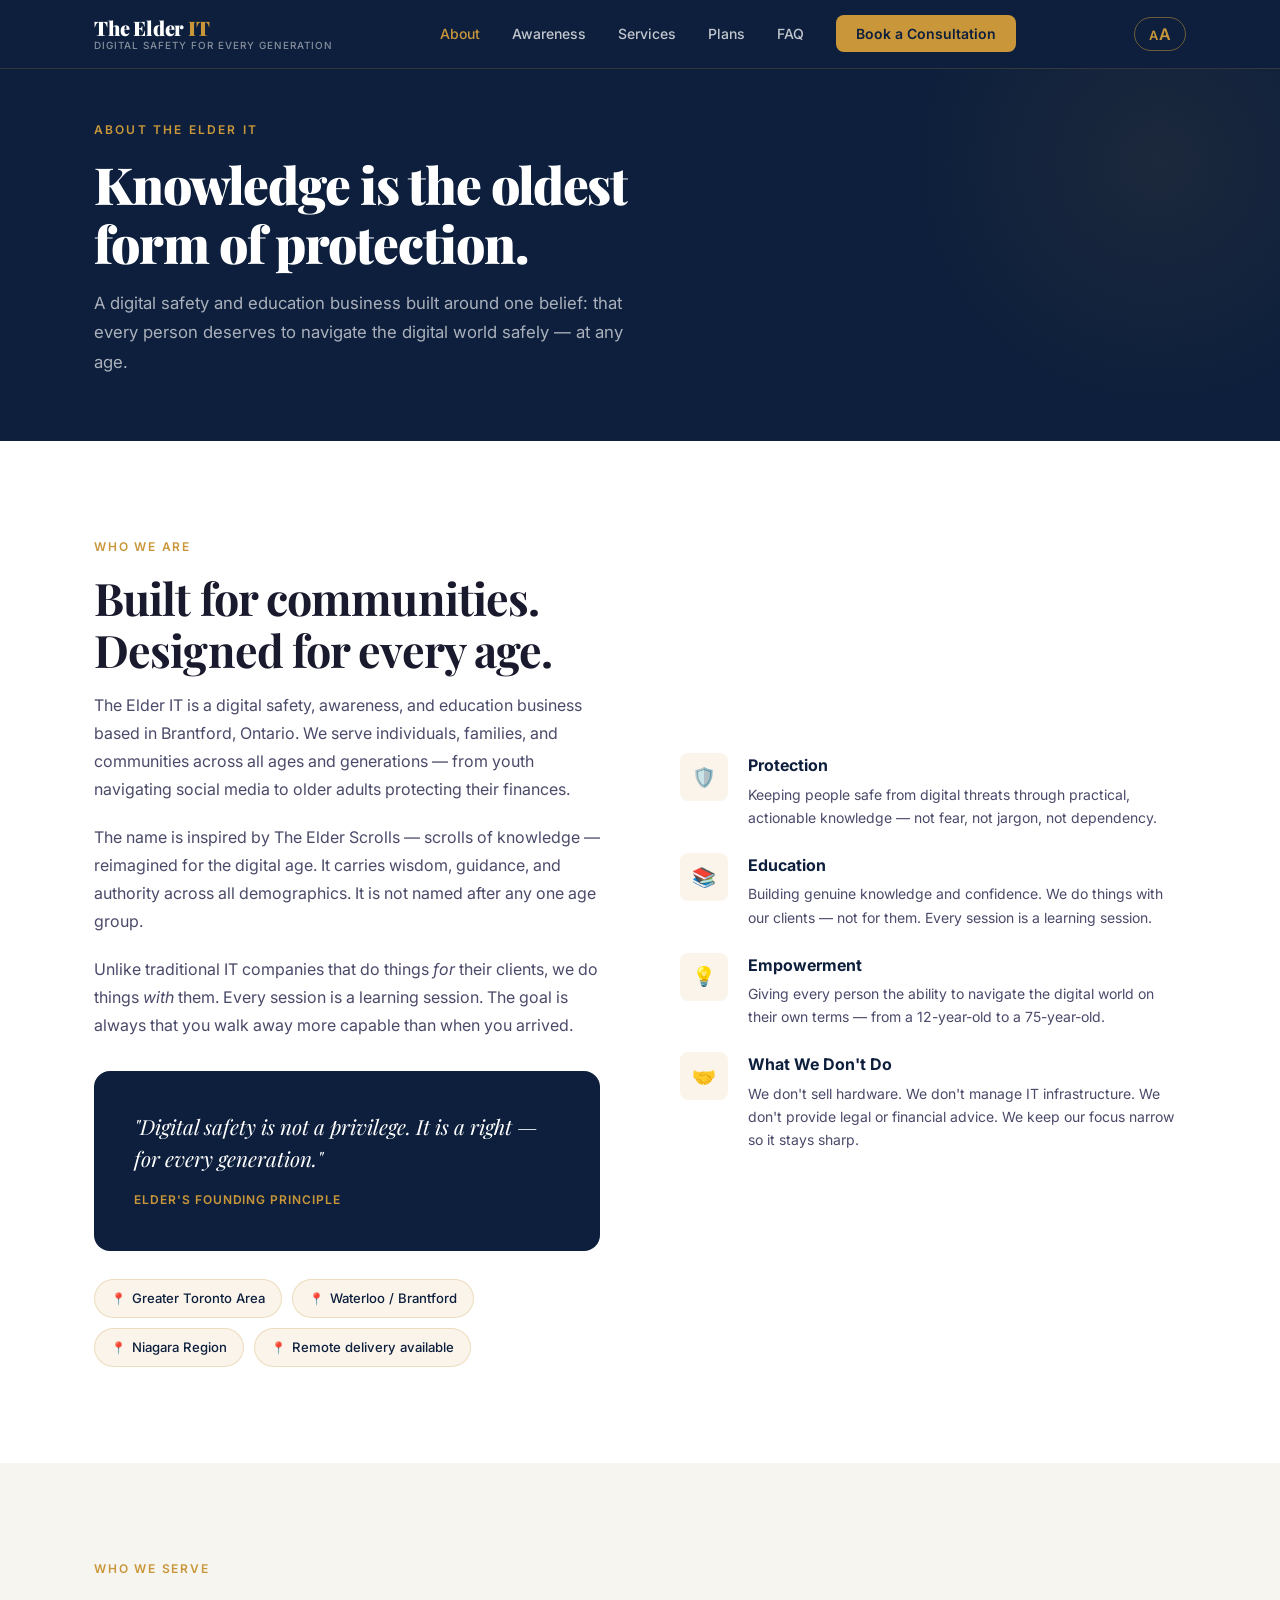
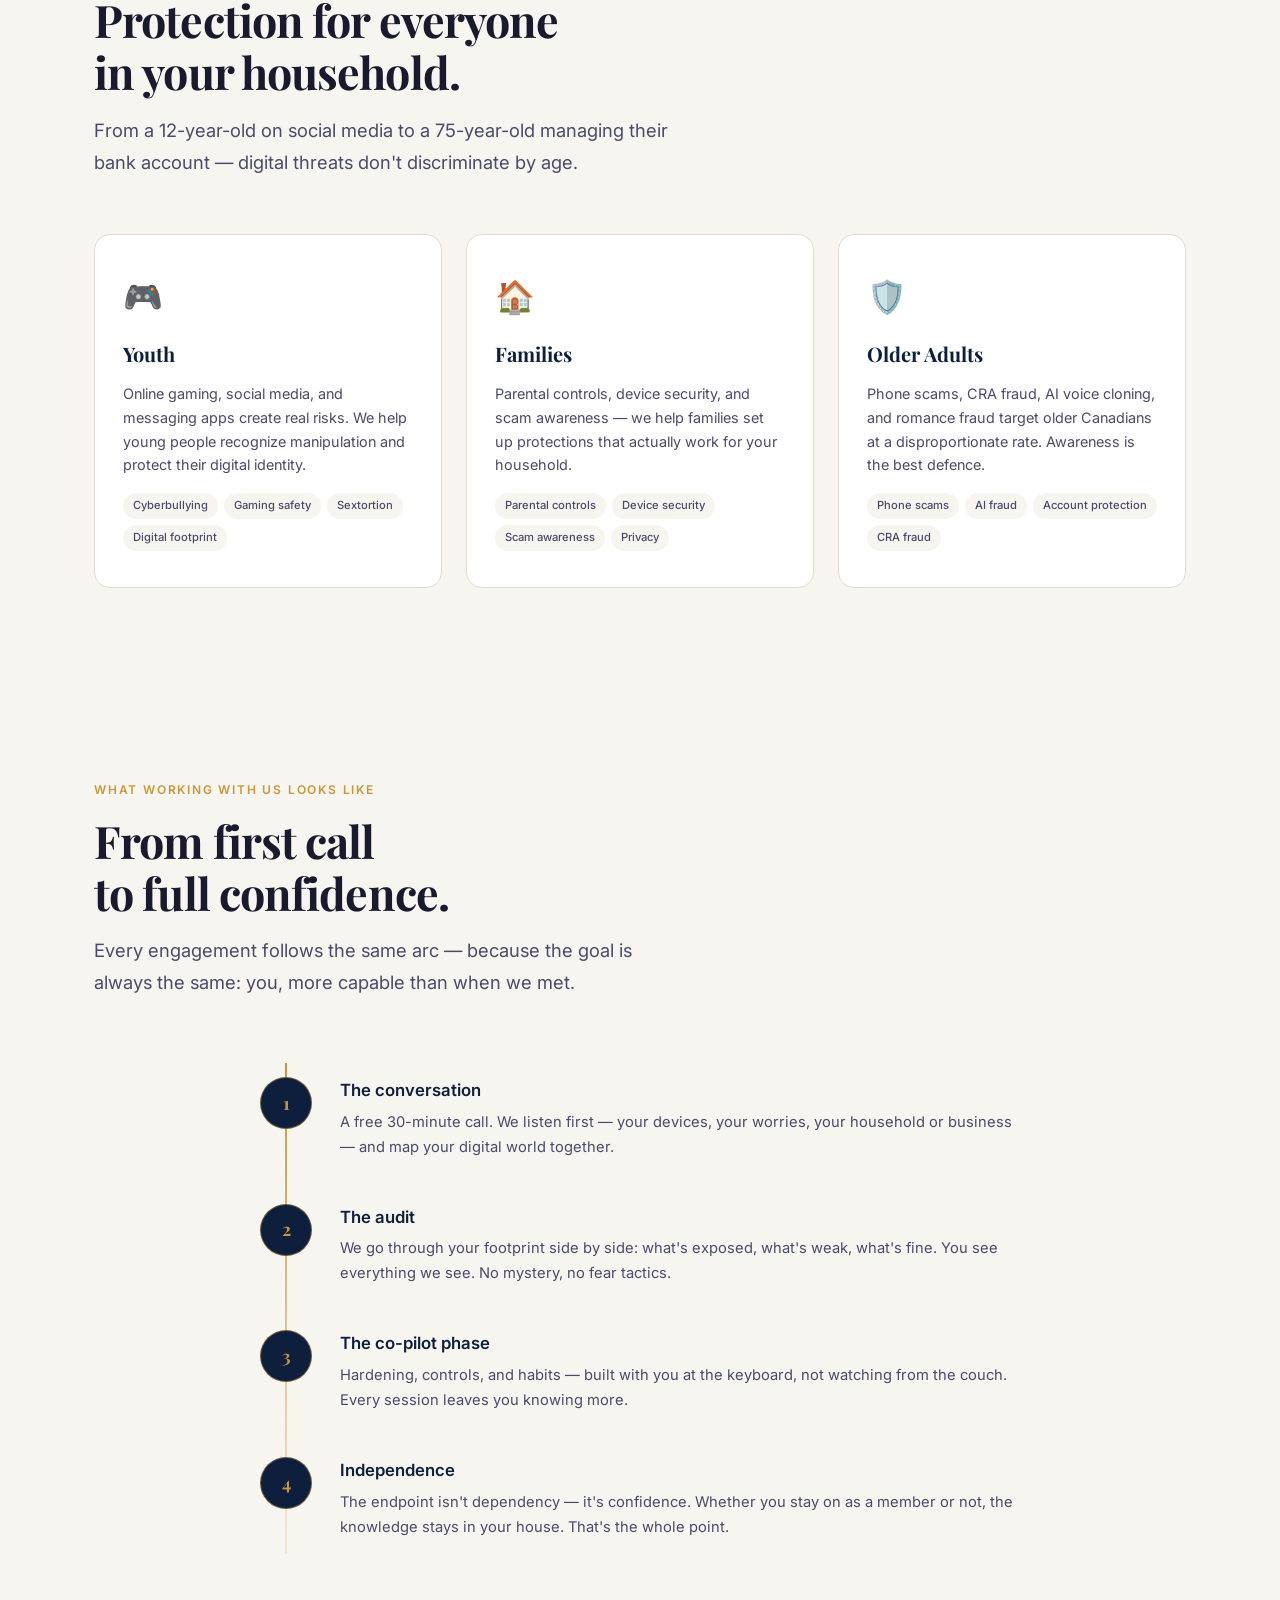
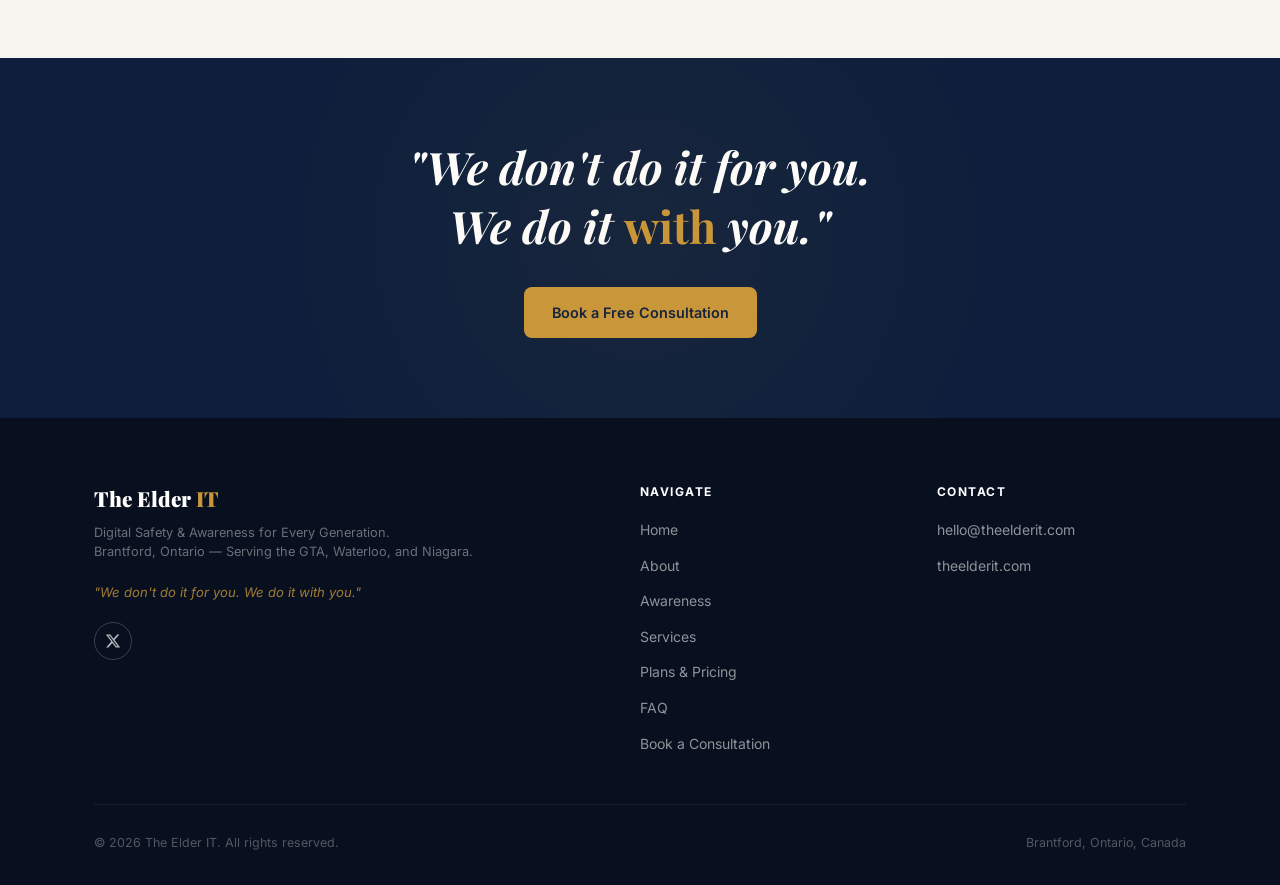
==== commit 3add8c58: "Add stylesheet link and client journey section Added a stylesheet link and a new section detailing t" ====
--- a/about.html
+++ b/about.html
@@ -7,6 +7,7 @@
   <meta name="theme-color" content="#0D1F3C" />
   <title>About — Who We Are and What We Stand For — The Elder IT</title>
   <link rel="icon" type="image/svg+xml" href="data:image/svg+xml,<svg xmlns='http://www.w3.org/2000/svg' viewBox='0 0 32 32'><rect width='32' height='32' fill='%230D1F3C' rx='6'/><text x='16' y='22' text-anchor='middle' font-size='16' fill='%23C9973A' font-family='serif' font-weight='bold'>E</text></svg>" />
+  <link rel="stylesheet" href="assets/elder.css" />
   <style>
 /* ============================================
    THE ELDER IT — Main Stylesheet
@@ -1634,6 +1635,32 @@
   </div>
 </section>
 
+<section class="section section--alt">
+  <div class="container">
+    <span class="section__eyebrow">What Working With Us Looks Like</span>
+    <h2 class="section__heading">From first call<br />to full confidence.</h2>
+    <p class="section__subheading">Every engagement follows the same arc — because the goal is always the same: you, more capable than when we met.</p>
+    <div class="journey">
+      <div class="journey__step fade-up">
+        <div class="journey__dot">1</div>
+        <div><div class="journey__title">The conversation</div><p class="journey__body">A free 30-minute call. We listen first — your devices, your worries, your household or business — and map your digital world together.</p></div>
+      </div>
+      <div class="journey__step fade-up">
+        <div class="journey__dot">2</div>
+        <div><div class="journey__title">The audit</div><p class="journey__body">We go through your footprint side by side: what's exposed, what's weak, what's fine. You see everything we see. No mystery, no fear tactics.</p></div>
+      </div>
+      <div class="journey__step fade-up">
+        <div class="journey__dot">3</div>
+        <div><div class="journey__title">The co-pilot phase</div><p class="journey__body">Hardening, controls, and habits — built with you at the keyboard, not watching from the couch. Every session leaves you knowing more.</p></div>
+      </div>
+      <div class="journey__step fade-up">
+        <div class="journey__dot">4</div>
+        <div><div class="journey__title">Independence</div><p class="journey__body">The endpoint isn't dependency — it's confidence. Whether you stay on as a member or not, the knowledge stays in your house. That's the whole point.</p></div>
+      </div>
+    </div>
+  </div>
+</section>
+
 <div class="mission-banner">
   <div class="container">
     <p class="mission-banner__quote">"We don't do it for you.<br />We do it <em>with</em> you."</p>
@@ -1648,6 +1675,10 @@
         <div class="footer__logo-name">The Elder <span>IT</span></div>
         <p class="footer__tagline">Digital Safety & Awareness for Every Generation.<br />Brantford, Ontario — Serving the GTA, Waterloo, and Niagara.</p>
         <p class="footer__differentiator">"We don't do it for you. We do it with you."</p>
+        <div class="footer__social">
+          <a href="https://x.com/theelderit" target="_blank" rel="noopener" aria-label="The Elder IT on X"><svg width="16" height="16" viewBox="0 0 24 24" fill="currentColor" aria-hidden="true"><path d="M18.244 2.25h3.308l-7.227 8.26 8.502 11.24H16.17l-5.214-6.817L4.99 21.75H1.68l7.73-8.835L1.254 2.25H8.08l4.713 6.231zm-1.161 17.52h1.833L7.084 4.126H5.117z"/></svg></a>
+        </div>
+
       </div>
       <div>
         <div class="footer__heading">Navigate</div>
@@ -1834,5 +1865,6 @@
 });
 
 </script>
+<script src="assets/elder.js" defer></script>
 </body>
-</html>+</html>
--- a/assets/elder.css
+++ b/assets/elder.css
@@ -0,0 +1,685 @@
+/* ============================================================
+   THE ELDER IT — Enhancement Layer
+   Shared across all pages. Loads after the base inline styles.
+   Concept: "The Lantern" — gold light guiding through the dark.
+   ============================================================ */
+
+/* ── ACCESSIBILITY FOUNDATIONS ── */
+.skip-link {
+  position: fixed;
+  top: -60px;
+  left: 16px;
+  z-index: 3000;
+  background: var(--navy);
+  color: var(--white);
+  padding: 12px 20px;
+  border-radius: 0 0 8px 8px;
+  font-weight: 600;
+  font-size: 0.9rem;
+  transition: top 0.2s ease;
+}
+.skip-link:focus { top: 0; }
+
+a:focus-visible, button:focus-visible, input:focus-visible,
+select:focus-visible, textarea:focus-visible, [tabindex]:focus-visible {
+  outline: 3px solid var(--gold);
+  outline-offset: 3px;
+  border-radius: 4px;
+}
+
+::selection { background: var(--gold); color: var(--navy); }
+
+/* Custom scrollbar (WebKit + Firefox) */
+html { scrollbar-color: var(--gold) var(--navy); scrollbar-width: thin; }
+::-webkit-scrollbar { width: 11px; }
+::-webkit-scrollbar-track { background: var(--navy); }
+::-webkit-scrollbar-thumb { background: var(--gold); border-radius: 100px; border: 2px solid var(--navy); }
+
+/* Larger-text mode — toggled from the nav "Aa" control */
+html.text-lg { font-size: 118%; }
+html.text-lg .nav__logo-tagline { display: none; }
+
+/* ── READING PROGRESS BAR ── */
+.progress-bar {
+  position: fixed;
+  top: 0; left: 0;
+  height: 3px;
+  width: 100%;
+  transform: scaleX(0);
+  transform-origin: left;
+  background: linear-gradient(90deg, var(--gold), var(--gold-light));
+  z-index: 2500;
+  pointer-events: none;
+}
+
+/* ── TEXT SIZE TOGGLE (injected into nav) ── */
+.nav__textsize {
+  border: 1px solid rgba(201,151,58,0.5);
+  background: transparent;
+  color: var(--gold);
+  border-radius: 100px;
+  padding: 6px 14px;
+  font-family: 'Inter', sans-serif;
+  font-size: 0.8rem;
+  font-weight: 600;
+  cursor: pointer;
+  letter-spacing: 0.02em;
+  transition: background 0.2s, color 0.2s;
+  margin-left: 12px;
+  white-space: nowrap;
+}
+.nav__textsize:hover { background: var(--gold); color: var(--navy); }
+.nav__textsize .big { font-size: 1rem; }
+@media (max-width: 900px) { .nav__textsize { margin-left: auto; margin-right: 12px; } }
+
+/* ── BACK TO TOP — the lantern ── */
+.to-top {
+  position: fixed;
+  right: 22px;
+  bottom: 22px;
+  width: 52px;
+  height: 52px;
+  border-radius: 50%;
+  border: 1px solid rgba(201,151,58,0.55);
+  background: var(--navy);
+  color: var(--gold);
+  font-size: 1.25rem;
+  display: grid;
+  place-items: center;
+  cursor: pointer;
+  opacity: 0;
+  visibility: hidden;
+  transform: translateY(12px);
+  transition: opacity 0.3s, transform 0.3s, visibility 0.3s, box-shadow 0.3s;
+  z-index: 2000;
+  box-shadow: 0 6px 20px rgba(13,31,60,0.35);
+}
+.to-top.visible { opacity: 1; visibility: visible; transform: translateY(0); }
+.to-top:hover { box-shadow: 0 0 0 6px rgba(201,151,58,0.18), 0 6px 24px rgba(13,31,60,0.4); }
+
+/* ── LANTERN GLOW — pointer-tracked card illumination ── */
+.lantern {
+  position: relative;
+  overflow: hidden;
+}
+.lantern::after {
+  content: "";
+  position: absolute;
+  inset: 0;
+  pointer-events: none;
+  opacity: 0;
+  transition: opacity 0.35s ease;
+  background: radial-gradient(220px circle at var(--lx, 50%) var(--ly, 50%),
+              rgba(201,151,58,0.16), transparent 65%);
+}
+.lantern:hover::after { opacity: 1; }
+
+/* ── STAGGERED REVEALS ── */
+.fade-up { transition-delay: var(--stagger, 0ms); }
+
+/* ── ROTATING SAFETY TIP STRIP (home) ── */
+.tip-strip {
+  background: var(--navy);
+  border-top: 1px solid rgba(201,151,58,0.25);
+  border-bottom: 1px solid rgba(201,151,58,0.25);
+  padding: 18px 0;
+}
+.tip-strip__inner {
+  display: flex;
+  align-items: center;
+  gap: 18px;
+  max-width: 1140px;
+  margin: 0 auto;
+  padding: 0 24px;
+}
+.tip-strip__label {
+  flex-shrink: 0;
+  font-size: 0.7rem;
+  font-weight: 700;
+  letter-spacing: 0.16em;
+  text-transform: uppercase;
+  color: var(--gold);
+  border: 1px solid rgba(201,151,58,0.45);
+  border-radius: 100px;
+  padding: 5px 12px;
+}
+.tip-strip__text {
+  color: rgba(255,255,255,0.88);
+  font-size: 0.95rem;
+  line-height: 1.5;
+  min-height: 1.5em;
+  flex: 1;
+}
+.tip-strip__text strong { color: var(--gold-light); font-weight: 600; }
+.tip-strip__btn {
+  flex-shrink: 0;
+  width: 34px; height: 34px;
+  border-radius: 50%;
+  border: 1px solid rgba(255,255,255,0.25);
+  background: transparent;
+  color: rgba(255,255,255,0.8);
+  cursor: pointer;
+  font-size: 0.9rem;
+  transition: border-color 0.2s, color 0.2s;
+}
+.tip-strip__btn:hover { border-color: var(--gold); color: var(--gold); }
+@media (max-width: 640px) { .tip-strip__label { display: none; } }
+
+/* ── HOW MEMBERSHIP WORKS (home) ── */
+.how-grid {
+  display: grid;
+  grid-template-columns: repeat(3, 1fr);
+  gap: 28px;
+}
+.how-step {
+  background: var(--white);
+  border: 1px solid var(--border);
+  border-radius: var(--radius-lg);
+  padding: 34px 30px;
+}
+.how-step__num {
+  font-family: 'Playfair Display', serif;
+  font-size: 2.4rem;
+  font-weight: 900;
+  color: var(--gold);
+  line-height: 1;
+  margin-bottom: 14px;
+}
+.how-step__title { font-weight: 600; color: var(--navy); font-size: 1.08rem; margin-bottom: 8px; }
+.how-step__body { font-size: 0.92rem; line-height: 1.7; }
+@media (max-width: 860px) { .how-grid { grid-template-columns: 1fr; } }
+
+/* Pricing teaser chips (home) */
+.teaser-chips { display: flex; flex-wrap: wrap; gap: 12px; margin-top: 28px; }
+.teaser-chip {
+  display: inline-flex; align-items: center; gap: 8px;
+  border: 1px solid rgba(201,151,58,0.45);
+  border-radius: 100px;
+  padding: 9px 18px;
+  font-size: 0.88rem;
+  font-weight: 600;
+  color: var(--navy);
+  background: rgba(201,151,58,0.06);
+  transition: background 0.2s, transform 0.2s;
+}
+.teaser-chip:hover { background: rgba(201,151,58,0.16); transform: translateY(-2px); }
+.teaser-chip span { color: var(--gold); }
+
+/* ── AUDIENCE SWITCHER (plans) ── */
+.audience-switch {
+  display: inline-flex;
+  border: 1px solid var(--border);
+  border-radius: 100px;
+  padding: 5px;
+  background: var(--white);
+  gap: 4px;
+  margin-bottom: 42px;
+  box-shadow: 0 2px 12px var(--shadow);
+}
+.audience-switch__btn {
+  border: none;
+  background: transparent;
+  border-radius: 100px;
+  padding: 11px 26px;
+  font-family: 'Inter', sans-serif;
+  font-size: 0.92rem;
+  font-weight: 600;
+  color: var(--text-mid);
+  cursor: pointer;
+  transition: background 0.25s, color 0.25s;
+}
+.audience-switch__btn.active { background: var(--navy); color: var(--gold-light); }
+
+/* Value-metric explainer */
+.value-metric {
+  display: grid;
+  grid-template-columns: 1fr 1fr;
+  gap: 20px;
+  margin: 0 0 48px;
+}
+.value-metric__item {
+  border: 1px solid var(--border);
+  border-left: 3px solid var(--gold);
+  border-radius: var(--radius);
+  background: var(--white);
+  padding: 22px 24px;
+}
+.value-metric__label {
+  font-size: 0.72rem; font-weight: 700; letter-spacing: 0.14em;
+  text-transform: uppercase; color: var(--gold); margin-bottom: 8px;
+}
+.value-metric__text { font-size: 0.92rem; color: var(--text-mid); line-height: 1.65; }
+.value-metric__text strong { color: var(--navy); }
+@media (max-width: 720px) { .value-metric { grid-template-columns: 1fr; } }
+
+/* Onboarding-fee expander inside plan cards */
+.fee-details { margin: 14px 0 4px; }
+.fee-details summary {
+  cursor: pointer;
+  font-size: 0.8rem;
+  font-weight: 600;
+  color: var(--gold);
+  list-style: none;
+  display: inline-flex;
+  align-items: center;
+  gap: 6px;
+}
+.fee-details summary::-webkit-details-marker { display: none; }
+.fee-details summary::after { content: "+"; font-weight: 700; }
+.fee-details[open] summary::after { content: "–"; }
+.fee-details p {
+  margin-top: 10px;
+  font-size: 0.82rem;
+  line-height: 1.6;
+  color: var(--text-mid);
+  background: rgba(201,151,58,0.07);
+  border-radius: var(--radius);
+  padding: 12px 14px;
+}
+.plan-card--featured .fee-details p { background: rgba(255,255,255,0.08); color: rgba(255,255,255,0.85); }
+.plan-card--pro .fee-details p { background: rgba(255,255,255,0.08); color: rgba(255,255,255,0.85); }
+
+/* Professional card — color-differentiated business tier in the main layout */
+.plan-card--pro {
+  background: linear-gradient(155deg, var(--navy) 0%, var(--navy-light) 100%);
+  border: 1px solid rgba(201,151,58,0.55);
+}
+.plan-card--pro .plan-card__name,
+.plan-card--pro .plan-card__price { color: var(--gold-light); }
+.plan-card--pro .plan-card__hst { color: rgba(255,255,255,0.65); }
+.plan-card--pro .plan-card__feature { color: rgba(255,255,255,0.85); }
+.plan-card--pro .plan-card__divider { background: rgba(201,151,58,0.35); }
+.plan-card__badge {
+  display: inline-block;
+  font-size: 0.66rem;
+  font-weight: 700;
+  letter-spacing: 0.13em;
+  text-transform: uppercase;
+  color: var(--navy);
+  background: var(--gold);
+  border-radius: 100px;
+  padding: 5px 12px;
+  margin-bottom: 14px;
+}
+.pro-bridge {
+  margin-top: 14px;
+  font-size: 0.8rem;
+  line-height: 1.55;
+  color: rgba(255,255,255,0.75);
+  border-top: 1px dashed rgba(201,151,58,0.4);
+  padding-top: 12px;
+}
+.pro-bridge a { color: var(--gold-light); font-weight: 600; text-decoration: underline; text-underline-offset: 3px; }
+
+/* Residential guardrail note */
+.guardrail-note {
+  margin-top: 26px;
+  font-size: 0.85rem;
+  color: var(--text-mid);
+  text-align: center;
+}
+.guardrail-note a { color: var(--gold); font-weight: 600; }
+
+/* ── TIER FINDER QUIZ (plans) ── */
+.tier-quiz {
+  background: var(--navy);
+  border-radius: var(--radius-lg);
+  padding: 44px 40px;
+  margin: 56px 0 8px;
+  color: var(--white);
+  position: relative;
+  overflow: hidden;
+}
+.tier-quiz::before {
+  content: "";
+  position: absolute;
+  top: -80px; right: -80px;
+  width: 260px; height: 260px;
+  border-radius: 50%;
+  background: radial-gradient(circle, rgba(201,151,58,0.22), transparent 70%);
+  pointer-events: none;
+}
+.tier-quiz__eyebrow {
+  font-size: 0.72rem; font-weight: 700; letter-spacing: 0.15em;
+  text-transform: uppercase; color: var(--gold); display: block; margin-bottom: 10px;
+}
+.tier-quiz__title { font-family: 'Playfair Display', serif; font-size: 1.6rem; font-weight: 700; margin-bottom: 6px; color: var(--white); }
+.tier-quiz__sub { color: rgba(255,255,255,0.65); font-size: 0.92rem; margin-bottom: 26px; }
+.tier-quiz__question { font-weight: 600; font-size: 1.05rem; margin-bottom: 16px; color: var(--gold-light); min-height: 1.4em; }
+.tier-quiz__options { display: flex; flex-wrap: wrap; gap: 12px; }
+.tier-quiz__opt {
+  border: 1px solid rgba(255,255,255,0.3);
+  background: rgba(255,255,255,0.05);
+  color: var(--white);
+  border-radius: 100px;
+  padding: 12px 22px;
+  font-family: 'Inter', sans-serif;
+  font-size: 0.92rem;
+  cursor: pointer;
+  transition: border-color 0.2s, background 0.2s, transform 0.2s;
+}
+.tier-quiz__opt:hover { border-color: var(--gold); background: rgba(201,151,58,0.14); transform: translateY(-2px); }
+.tier-quiz__progress { margin-top: 22px; font-size: 0.78rem; color: rgba(255,255,255,0.45); }
+.tier-quiz__result { display: none; }
+.tier-quiz.done .tier-quiz__live { display: none; }
+.tier-quiz.done .tier-quiz__result { display: block; }
+.tier-quiz__result-name {
+  font-family: 'Playfair Display', serif;
+  font-size: 2rem; font-weight: 900; color: var(--gold-light); margin: 4px 0 10px;
+}
+.tier-quiz__result-body { color: rgba(255,255,255,0.8); font-size: 0.95rem; line-height: 1.7; max-width: 560px; margin-bottom: 22px; }
+.tier-quiz__actions { display: flex; gap: 14px; flex-wrap: wrap; }
+.tier-quiz__restart {
+  background: transparent; border: 1px solid rgba(255,255,255,0.3);
+  color: rgba(255,255,255,0.8); border-radius: 100px; padding: 12px 24px;
+  font-family: 'Inter', sans-serif; font-size: 0.9rem; cursor: pointer;
+}
+.tier-quiz__restart:hover { border-color: var(--gold); color: var(--gold); }
+
+/* ── AUTOMATION CALCULATOR (AI cards) ── */
+.auto-calc {
+  margin: 16px 0 6px;
+  background: rgba(201,151,58,0.07);
+  border: 1px solid rgba(201,151,58,0.25);
+  border-radius: var(--radius);
+  padding: 14px 16px;
+}
+.biz-plan-card--featured .auto-calc { background: rgba(255,255,255,0.07); border-color: rgba(255,255,255,0.2); }
+.auto-calc__label { font-size: 0.75rem; font-weight: 700; letter-spacing: 0.08em; text-transform: uppercase; color: var(--gold); margin-bottom: 10px; }
+.auto-calc__row { display: flex; align-items: center; gap: 14px; }
+.auto-calc__btn {
+  width: 34px; height: 34px; border-radius: 50%;
+  border: 1px solid var(--gold);
+  background: transparent; color: var(--gold);
+  font-size: 1.1rem; font-weight: 700; cursor: pointer; line-height: 1;
+  transition: background 0.2s, color 0.2s;
+}
+.auto-calc__btn:hover:not(:disabled) { background: var(--gold); color: var(--navy); }
+.auto-calc__btn:disabled { opacity: 0.3; cursor: not-allowed; }
+.auto-calc__count { font-family: 'Playfair Display', serif; font-size: 1.5rem; font-weight: 700; min-width: 2ch; text-align: center; }
+.auto-calc__out { margin-top: 10px; font-size: 0.83rem; line-height: 1.55; }
+.auto-calc__out strong { font-weight: 700; }
+
+/* ── SCAM SIMULATION SCROLLY (awareness) ── */
+.scam-sim {
+  background: linear-gradient(180deg, var(--navy) 0%, #0a1830 100%);
+  padding: 96px 0;
+  color: var(--white);
+}
+.scam-sim__grid {
+  display: grid;
+  grid-template-columns: 380px 1fr;
+  gap: 64px;
+  align-items: start;
+  max-width: 1140px;
+  margin: 0 auto;
+  padding: 0 24px;
+}
+.scam-sim__sticky { position: sticky; top: 110px; }
+.phone {
+  width: 100%;
+  max-width: 340px;
+  margin: 0 auto;
+  background: #10192b;
+  border: 1px solid rgba(255,255,255,0.14);
+  border-radius: 34px;
+  padding: 18px 16px 26px;
+  box-shadow: 0 30px 60px rgba(0,0,0,0.5), 0 0 0 6px rgba(255,255,255,0.03);
+}
+.phone__notch { width: 90px; height: 5px; border-radius: 100px; background: rgba(255,255,255,0.2); margin: 0 auto 14px; }
+.phone__header {
+  text-align: center;
+  border-bottom: 1px solid rgba(255,255,255,0.1);
+  padding-bottom: 12px;
+  margin-bottom: 14px;
+}
+.phone__sender { font-weight: 600; font-size: 0.95rem; }
+.phone__number { font-size: 0.72rem; color: rgba(255,255,255,0.45); margin-top: 2px; }
+.phone__thread { display: flex; flex-direction: column; gap: 10px; min-height: 330px; }
+.msg {
+  max-width: 88%;
+  border-radius: 16px;
+  padding: 11px 14px;
+  font-size: 0.84rem;
+  line-height: 1.5;
+  opacity: 0;
+  transform: translateY(14px);
+  transition: opacity 0.5s ease, transform 0.5s ease;
+}
+.msg.show { opacity: 1; transform: translateY(0); }
+.msg--in { background: #1e2c46; border-bottom-left-radius: 4px; align-self: flex-start; }
+.msg--out { background: var(--gold); color: var(--navy); font-weight: 500; border-bottom-right-radius: 4px; align-self: flex-end; }
+.msg--in .fake-link { color: #6ea8ff; text-decoration: underline; word-break: break-all; }
+.msg--alert {
+  align-self: center;
+  background: rgba(201,151,58,0.14);
+  border: 1px solid rgba(201,151,58,0.5);
+  color: var(--gold-light);
+  font-weight: 600;
+  text-align: center;
+  max-width: 100%;
+}
+.scam-sim__steps { display: flex; flex-direction: column; gap: 42vh; padding: 12vh 0 20vh; }
+.scam-step {
+  border-left: 2px solid rgba(201,151,58,0.35);
+  padding-left: 26px;
+  opacity: 0.32;
+  transition: opacity 0.4s ease;
+  max-width: 520px;
+}
+.scam-step.active { opacity: 1; }
+.scam-step__flag {
+  display: inline-block;
+  font-size: 0.68rem; font-weight: 700; letter-spacing: 0.14em;
+  text-transform: uppercase; color: var(--navy);
+  background: var(--gold); border-radius: 100px;
+  padding: 4px 12px; margin-bottom: 12px;
+}
+.scam-step__title { font-family: 'Playfair Display', serif; font-size: 1.35rem; font-weight: 700; margin-bottom: 10px; color: var(--white); }
+.scam-step__body { color: rgba(255,255,255,0.72); font-size: 0.95rem; line-height: 1.75; }
+.scam-sim__intro { text-align: center; max-width: 640px; margin: 0 auto 10px; padding: 0 24px; }
+.scam-sim__intro .section__eyebrow { margin-bottom: 14px; }
+.scam-sim__intro h2 { color: var(--white); margin-bottom: 14px; }
+.scam-sim__intro p { color: rgba(255,255,255,0.68); }
+@media (max-width: 900px) {
+  .scam-sim__grid { grid-template-columns: 1fr; gap: 40px; }
+  .scam-sim__sticky { position: sticky; top: 84px; z-index: 5; }
+  .phone { max-width: 300px; }
+  .phone__thread { min-height: 280px; }
+  .scam-sim__steps { gap: 30vh; }
+}
+
+/* ── SPOT THE RED FLAGS GAME (awareness) ── */
+.flag-game { max-width: 900px; margin: 0 auto; }
+.fake-email {
+  background: var(--white);
+  border: 1px solid var(--border);
+  border-radius: var(--radius-lg);
+  overflow: hidden;
+  box-shadow: 0 14px 40px var(--shadow);
+}
+.fake-email__bar {
+  background: var(--off-white);
+  border-bottom: 1px solid var(--border);
+  padding: 12px 20px;
+  display: flex; gap: 8px;
+}
+.fake-email__dot { width: 11px; height: 11px; border-radius: 50%; background: var(--border); }
+.fake-email__head { padding: 20px 26px 14px; border-bottom: 1px solid var(--border); }
+.fake-email__row { font-size: 0.88rem; margin-bottom: 6px; color: var(--text-mid); }
+.fake-email__row strong { color: var(--text-dark); font-weight: 600; }
+.fake-email__body { padding: 24px 26px 30px; font-size: 0.94rem; line-height: 1.8; color: var(--text-dark); }
+.fake-email__body p { margin-bottom: 14px; color: var(--text-dark); }
+.flag-spot {
+  background: none; border: none; padding: 0 2px;
+  font: inherit; color: inherit; cursor: pointer;
+  border-bottom: 2px dotted transparent;
+  border-radius: 3px;
+  transition: background 0.2s;
+}
+.flag-spot:hover { background: rgba(201,151,58,0.14); border-bottom-color: var(--gold); }
+.flag-spot.found {
+  background: rgba(201,151,58,0.22);
+  border-bottom: 2px solid var(--gold);
+  font-weight: 600;
+  cursor: default;
+}
+.flag-game__hud {
+  display: flex; align-items: center; justify-content: space-between;
+  gap: 16px; margin: 22px 0 14px; flex-wrap: wrap;
+}
+.flag-game__score { font-family: 'Playfair Display', serif; font-size: 1.25rem; font-weight: 700; color: var(--navy); }
+.flag-game__score span { color: var(--gold); }
+.flag-game__reset {
+  border: 1px solid var(--border); background: var(--white);
+  border-radius: 100px; padding: 10px 22px;
+  font-family: 'Inter', sans-serif; font-size: 0.85rem; font-weight: 600;
+  color: var(--text-mid); cursor: pointer; transition: border-color 0.2s, color 0.2s;
+}
+.flag-game__reset:hover { border-color: var(--gold); color: var(--gold); }
+.flag-game__found { display: flex; flex-direction: column; gap: 10px; }
+.flag-game__item {
+  display: flex; gap: 12px; align-items: flex-start;
+  background: var(--white); border: 1px solid var(--border);
+  border-left: 3px solid var(--gold);
+  border-radius: var(--radius); padding: 14px 16px;
+  font-size: 0.88rem; line-height: 1.6; color: var(--text-mid);
+  animation: flagIn 0.4s ease;
+}
+.flag-game__item strong { color: var(--navy); }
+@keyframes flagIn { from { opacity: 0; transform: translateY(8px); } to { opacity: 1; transform: none; } }
+.flag-game__win {
+  display: none;
+  margin-top: 18px;
+  background: var(--navy); color: var(--gold-light);
+  border-radius: var(--radius-lg); padding: 22px 26px;
+  font-weight: 600; text-align: center; line-height: 1.6;
+}
+.flag-game.complete .flag-game__win { display: block; animation: flagIn 0.5s ease; }
+
+/* ── ONCE vs ONGOING STRIP (services) ── */
+.once-vs {
+  display: grid; grid-template-columns: 1fr 1fr; gap: 24px;
+  max-width: 980px; margin: 0 auto;
+}
+.once-vs__col {
+  border: 1px solid var(--border);
+  border-radius: var(--radius-lg);
+  padding: 32px 30px;
+  background: var(--white);
+}
+.once-vs__col--member { background: var(--navy); border-color: rgba(201,151,58,0.45); }
+.once-vs__tag {
+  display: inline-block; font-size: 0.68rem; font-weight: 700;
+  letter-spacing: 0.14em; text-transform: uppercase;
+  color: var(--gold); border: 1px solid rgba(201,151,58,0.5);
+  border-radius: 100px; padding: 4px 12px; margin-bottom: 14px;
+}
+.once-vs__title { font-family: 'Playfair Display', serif; font-size: 1.3rem; font-weight: 700; color: var(--navy); margin-bottom: 10px; }
+.once-vs__col--member .once-vs__title { color: var(--white); }
+.once-vs__body { font-size: 0.92rem; line-height: 1.75; }
+.once-vs__col--member .once-vs__body { color: rgba(255,255,255,0.75); }
+@media (max-width: 800px) { .once-vs { grid-template-columns: 1fr; } }
+
+.service-card__book {
+  display: inline-flex; align-items: center; gap: 6px;
+  margin-top: 14px; font-size: 0.82rem; font-weight: 600; color: var(--gold);
+}
+.service-card__book:hover { text-decoration: underline; text-underline-offset: 3px; }
+
+/* ── FAQ SEARCH ── */
+.faq-search { position: relative; max-width: 560px; margin: 0 0 36px; }
+.faq-search input {
+  width: 100%;
+  border: 1px solid var(--border);
+  border-radius: 100px;
+  padding: 15px 22px 15px 50px;
+  font-family: 'Inter', sans-serif;
+  font-size: 0.95rem;
+  color: var(--text-dark);
+  background: var(--white);
+  transition: border-color 0.2s, box-shadow 0.2s;
+}
+.faq-search input:focus { outline: none; border-color: var(--gold); box-shadow: 0 0 0 4px rgba(201,151,58,0.14); }
+.faq-search svg { position: absolute; left: 20px; top: 50%; transform: translateY(-50%); color: var(--text-light); }
+.faq-noresults {
+  display: none;
+  border: 1px dashed var(--border);
+  border-radius: var(--radius-lg);
+  padding: 30px; text-align: center;
+  color: var(--text-mid); font-size: 0.95rem;
+}
+.faq-noresults a { color: var(--gold); font-weight: 600; }
+
+/* ── CONTACT TOPIC CHIPS ── */
+.topic-chips { display: flex; flex-wrap: wrap; gap: 10px; margin-bottom: 28px; }
+.topic-chip {
+  border: 1px solid var(--border);
+  background: var(--white);
+  border-radius: 100px;
+  padding: 10px 18px;
+  font-family: 'Inter', sans-serif;
+  font-size: 0.85rem;
+  font-weight: 600;
+  color: var(--text-mid);
+  cursor: pointer;
+  transition: border-color 0.2s, color 0.2s, background 0.2s;
+}
+.topic-chip:hover { border-color: var(--gold); color: var(--gold); }
+.topic-chip.active { background: var(--navy); border-color: var(--navy); color: var(--gold-light); }
+
+/* ── ENGAGEMENT TIMELINE (about) ── */
+.journey { max-width: 760px; margin: 0 auto; position: relative; }
+.journey::before {
+  content: "";
+  position: absolute; left: 25px; top: 8px; bottom: 8px;
+  width: 2px;
+  background: linear-gradient(180deg, var(--gold), rgba(201,151,58,0.15));
+}
+.journey__step { display: flex; gap: 28px; padding: 22px 0; position: relative; }
+.journey__dot {
+  flex-shrink: 0;
+  width: 52px; height: 52px; border-radius: 50%;
+  background: var(--navy); color: var(--gold);
+  display: grid; place-items: center;
+  font-family: 'Playfair Display', serif; font-weight: 700; font-size: 1.1rem;
+  border: 1px solid rgba(201,151,58,0.5);
+  z-index: 1;
+}
+.journey__title { font-weight: 600; color: var(--navy); font-size: 1.05rem; margin-bottom: 6px; }
+.journey__body { font-size: 0.92rem; line-height: 1.7; color: var(--text-mid); }
+
+/* ── COMPARISON TABLE (plans, consumer) ── */
+.compare-wrap { overflow-x: auto; margin-top: 52px; border: 1px solid var(--border); border-radius: var(--radius-lg); }
+.compare { width: 100%; border-collapse: collapse; min-width: 660px; background: var(--white); }
+.compare th, .compare td { padding: 15px 18px; text-align: left; font-size: 0.88rem; border-bottom: 1px solid var(--border); }
+.compare thead th {
+  background: var(--navy); color: var(--gold-light);
+  font-family: 'Playfair Display', serif; font-size: 1rem;
+  position: sticky; top: 0;
+}
+.compare thead th:first-child { color: rgba(255,255,255,0.6); font-family: 'Inter', sans-serif; font-size: 0.75rem; text-transform: uppercase; letter-spacing: 0.1em; }
+.compare tbody tr:last-child td { border-bottom: none; }
+.compare tbody td:first-child { font-weight: 600; color: var(--navy); }
+.compare .yes { color: var(--gold); font-weight: 700; }
+.compare .no { color: var(--text-light); }
+
+/* ── FOOTER POLISH ── */
+.footer__social { display: flex; gap: 12px; margin-top: 18px; }
+.footer__social a {
+  width: 38px; height: 38px; border-radius: 50%;
+  border: 1px solid rgba(255,255,255,0.2);
+  display: grid; place-items: center;
+  color: rgba(255,255,255,0.7);
+  transition: border-color 0.2s, color 0.2s;
+}
+.footer__social a:hover { border-color: var(--gold); color: var(--gold); }
+
+/* ── REDUCED MOTION ── */
+@media (prefers-reduced-motion: reduce) {
+  *, *::before, *::after { animation-duration: 0.01ms !important; transition-duration: 0.01ms !important; }
+  html { scroll-behavior: auto; }
+  .msg { opacity: 1; transform: none; }
+  .scam-step { opacity: 1; }
+  .fade-up { opacity: 1 !important; transform: none !important; }
+}
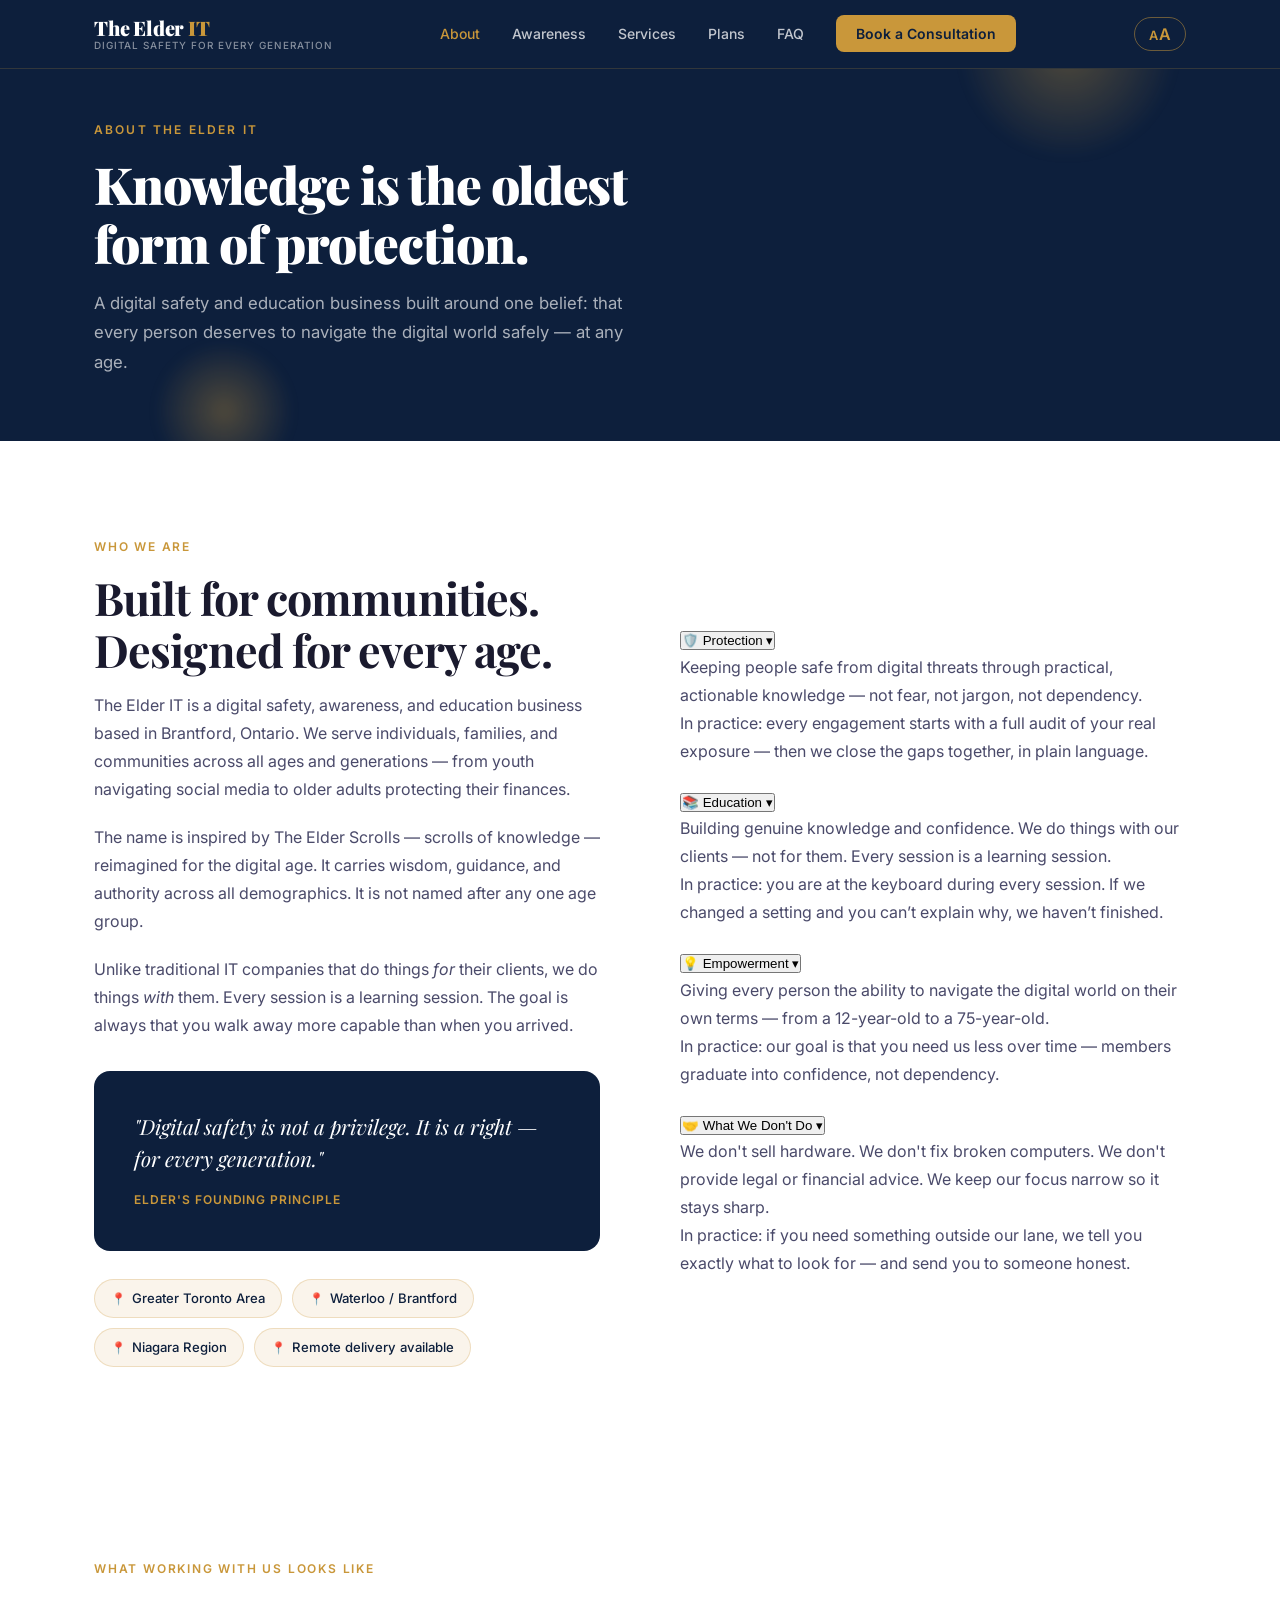
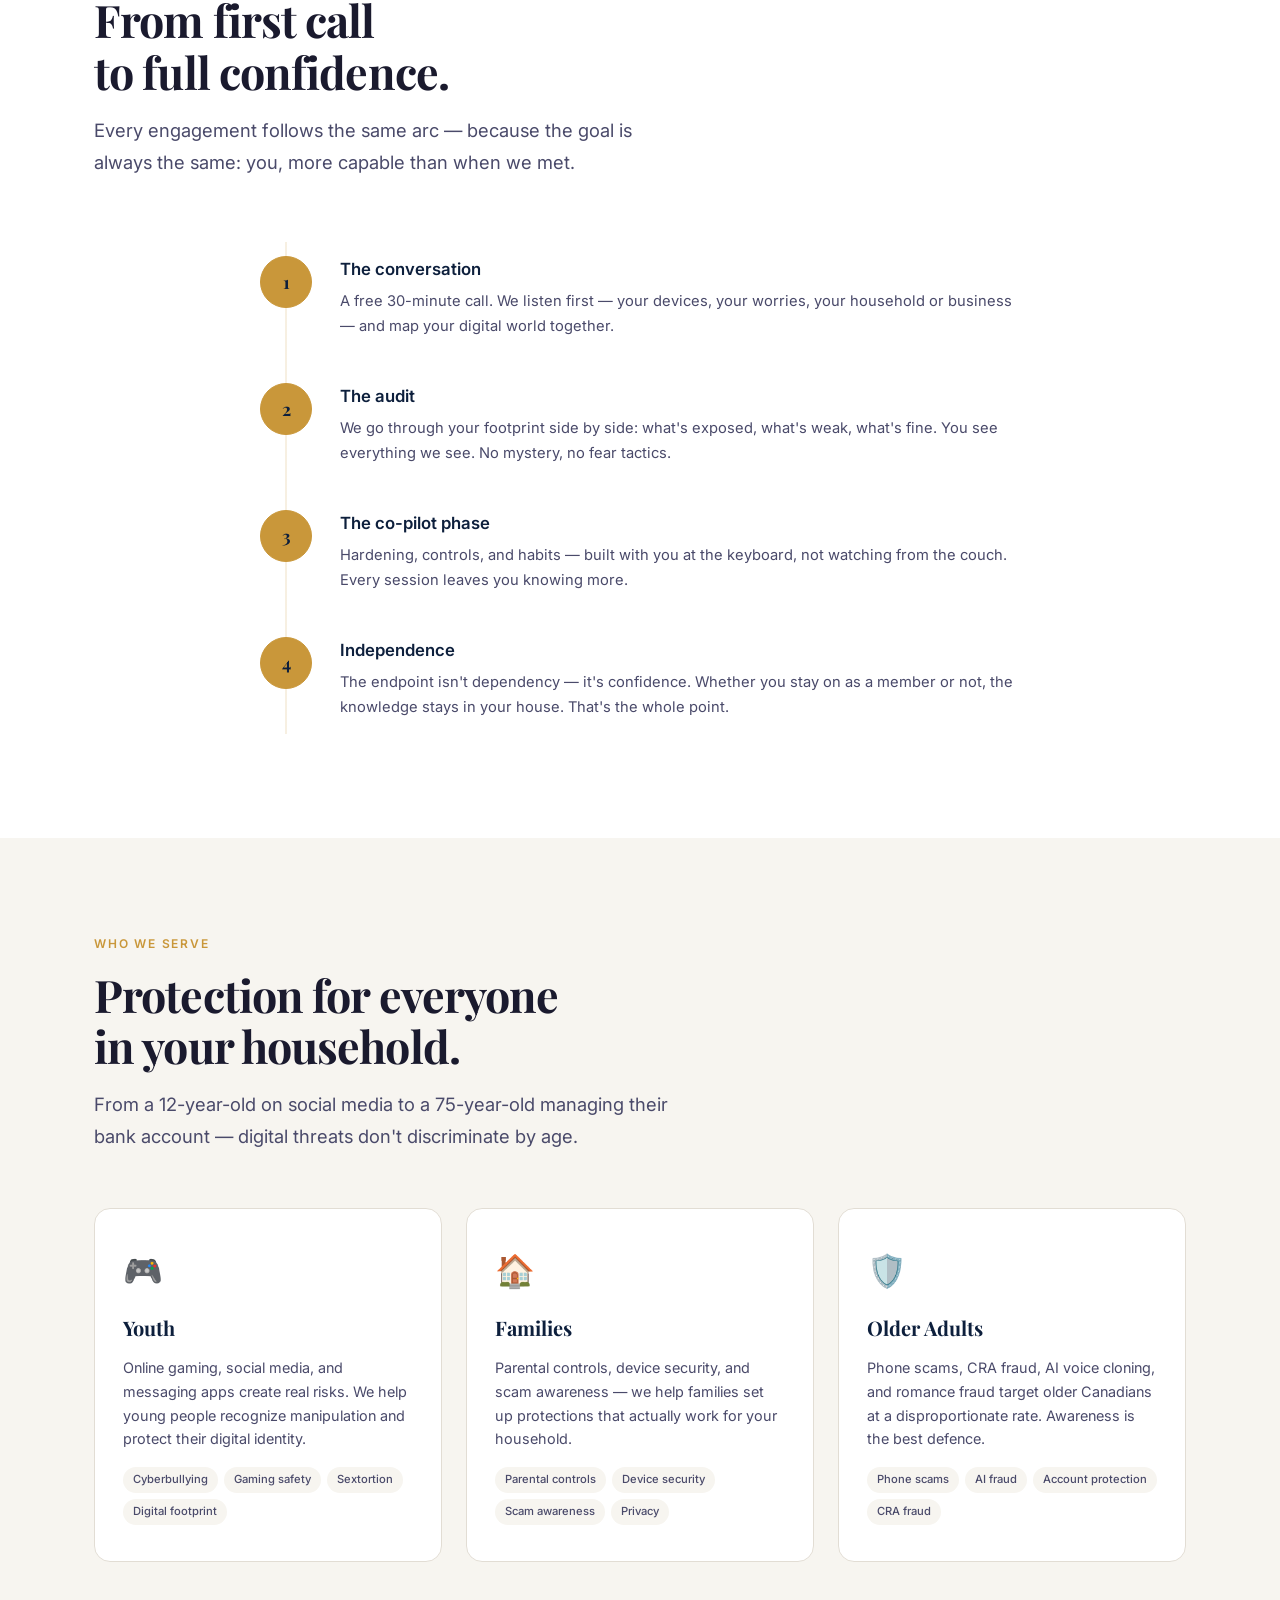
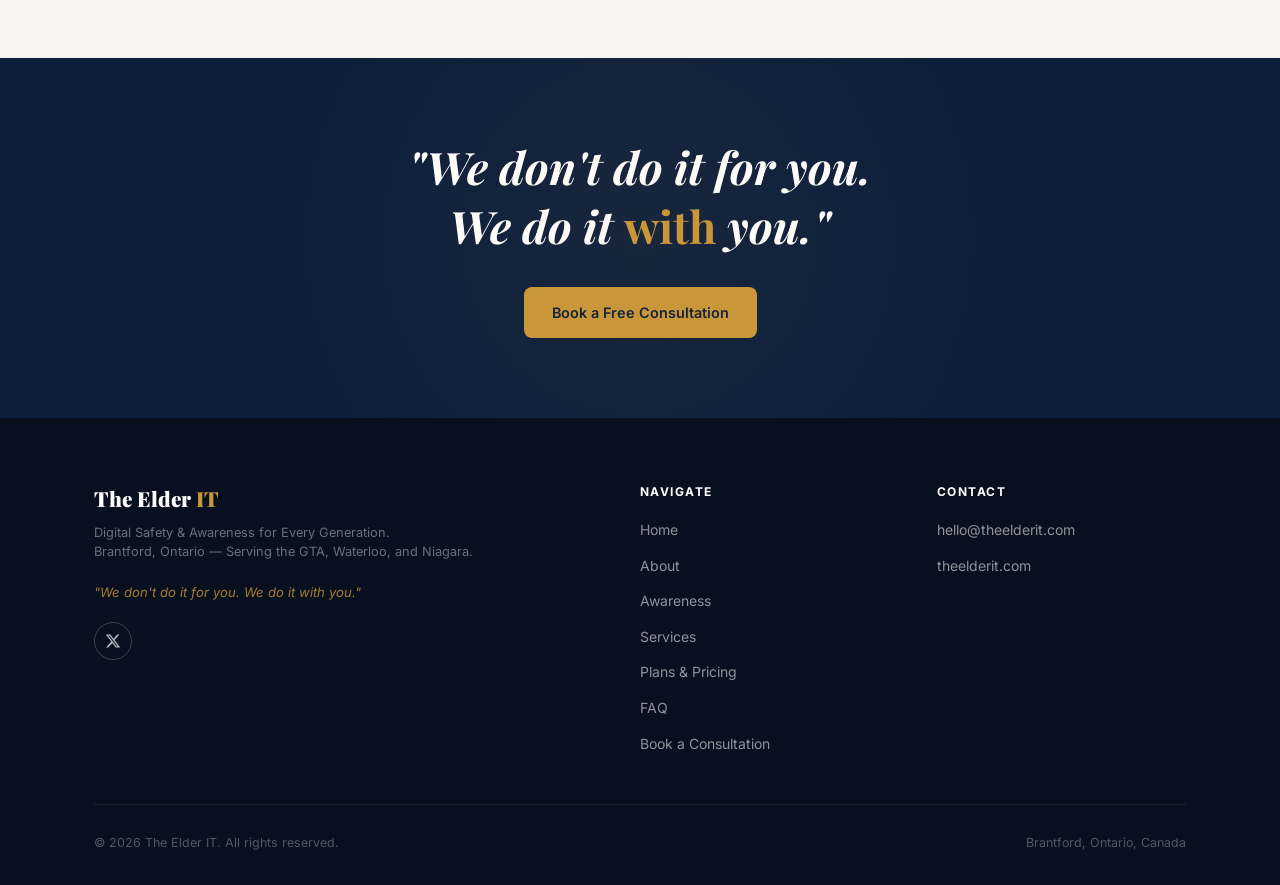
==== commit 1fb27bbd: "Refactor about section with collapsible pillars" ====
--- a/about.html
+++ b/about.html
@@ -7,7 +7,6 @@
   <meta name="theme-color" content="#0D1F3C" />
   <title>About — Who We Are and What We Stand For — The Elder IT</title>
   <link rel="icon" type="image/svg+xml" href="data:image/svg+xml,<svg xmlns='http://www.w3.org/2000/svg' viewBox='0 0 32 32'><rect width='32' height='32' fill='%230D1F3C' rx='6'/><text x='16' y='22' text-anchor='middle' font-size='16' fill='%23C9973A' font-family='serif' font-weight='bold'>E</text></svg>" />
-  <link rel="stylesheet" href="assets/elder.css" />
   <style>
 /* ============================================
    THE ELDER IT — Main Stylesheet
@@ -1514,6 +1513,7 @@
   }
 }
 </style>
+  <link rel="stylesheet" href="assets/elder.css" />
 </head>
 <body>
 <nav class="nav" role="navigation" aria-label="Main navigation">
@@ -1568,34 +1568,76 @@
       </div>
 
       <div class="about-values">
-        <div class="about-value fade-up">
-          <div class="about-value__icon">🛡️</div>
-          <div>
-            <div class="about-value__title">Protection</div>
-            <p class="about-value__body">Keeping people safe from digital threats through practical, actionable knowledge — not fear, not jargon, not dependency.</p>
+        <div class="pillar fade-up open">
+          <button type="button" class="pillar__head" aria-expanded="true">
+            <span class="pillar__icon">🛡️</span>
+            <span class="pillar__title">Protection</span>
+            <span class="pillar__chev" aria-hidden="true">▾</span>
+          </button>
+          <div class="pillar__panel">
+            <p class="pillar__body">Keeping people safe from digital threats through practical, actionable knowledge — not fear, not jargon, not dependency.</p>
+            <p class="pillar__practice">In practice: every engagement starts with a full audit of your real exposure — then we close the gaps together, in plain language.</p>
           </div>
         </div>
-        <div class="about-value fade-up">
-          <div class="about-value__icon">📚</div>
-          <div>
-            <div class="about-value__title">Education</div>
-            <p class="about-value__body">Building genuine knowledge and confidence. We do things with our clients — not for them. Every session is a learning session.</p>
+        <div class="pillar fade-up">
+          <button type="button" class="pillar__head" aria-expanded="false">
+            <span class="pillar__icon">📚</span>
+            <span class="pillar__title">Education</span>
+            <span class="pillar__chev" aria-hidden="true">▾</span>
+          </button>
+          <div class="pillar__panel">
+            <p class="pillar__body">Building genuine knowledge and confidence. We do things with our clients — not for them. Every session is a learning session.</p>
+            <p class="pillar__practice">In practice: you are at the keyboard during every session. If we changed a setting and you can’t explain why, we haven’t finished.</p>
           </div>
         </div>
-        <div class="about-value fade-up">
-          <div class="about-value__icon">💡</div>
-          <div>
-            <div class="about-value__title">Empowerment</div>
-            <p class="about-value__body">Giving every person the ability to navigate the digital world on their own terms — from a 12-year-old to a 75-year-old.</p>
+        <div class="pillar fade-up">
+          <button type="button" class="pillar__head" aria-expanded="false">
+            <span class="pillar__icon">💡</span>
+            <span class="pillar__title">Empowerment</span>
+            <span class="pillar__chev" aria-hidden="true">▾</span>
+          </button>
+          <div class="pillar__panel">
+            <p class="pillar__body">Giving every person the ability to navigate the digital world on their own terms — from a 12-year-old to a 75-year-old.</p>
+            <p class="pillar__practice">In practice: our goal is that you need us less over time — members graduate into confidence, not dependency.</p>
           </div>
         </div>
-        <div class="about-value fade-up">
-          <div class="about-value__icon">🤝</div>
-          <div>
-            <div class="about-value__title">What We Don't Do</div>
-            <p class="about-value__body">We don't sell hardware. We don't manage IT infrastructure. We don't provide legal or financial advice. We keep our focus narrow so it stays sharp.</p>
+        <div class="pillar fade-up">
+          <button type="button" class="pillar__head" aria-expanded="false">
+            <span class="pillar__icon">🤝</span>
+            <span class="pillar__title">What We Don't Do</span>
+            <span class="pillar__chev" aria-hidden="true">▾</span>
+          </button>
+          <div class="pillar__panel">
+            <p class="pillar__body">We don't sell hardware. We don't fix broken computers. We don't provide legal or financial advice. We keep our focus narrow so it stays sharp.</p>
+            <p class="pillar__practice">In practice: if you need something outside our lane, we tell you exactly what to look for — and send you to someone honest.</p>
           </div>
         </div>
+      </div>
+    </div>
+  </div>
+</section>
+
+<section class="section">
+  <div class="container">
+    <span class="section__eyebrow">What Working With Us Looks Like</span>
+    <h2 class="section__heading">From first call<br />to full confidence.</h2>
+    <p class="section__subheading">Every engagement follows the same arc — because the goal is always the same: you, more capable than when we met.</p>
+    <div class="journey">
+      <div class="journey__step fade-up">
+        <div class="journey__dot">1</div>
+        <div><div class="journey__title">The conversation</div><p class="journey__body">A free 30-minute call. We listen first — your devices, your worries, your household or business — and map your digital world together.</p></div>
+      </div>
+      <div class="journey__step fade-up">
+        <div class="journey__dot">2</div>
+        <div><div class="journey__title">The audit</div><p class="journey__body">We go through your footprint side by side: what's exposed, what's weak, what's fine. You see everything we see. No mystery, no fear tactics.</p></div>
+      </div>
+      <div class="journey__step fade-up">
+        <div class="journey__dot">3</div>
+        <div><div class="journey__title">The co-pilot phase</div><p class="journey__body">Hardening, controls, and habits — built with you at the keyboard, not watching from the couch. Every session leaves you knowing more.</p></div>
+      </div>
+      <div class="journey__step fade-up">
+        <div class="journey__dot">4</div>
+        <div><div class="journey__title">Independence</div><p class="journey__body">The endpoint isn't dependency — it's confidence. Whether you stay on as a member or not, the knowledge stays in your house. That's the whole point.</p></div>
       </div>
     </div>
   </div>
@@ -1635,31 +1677,7 @@
   </div>
 </section>
 
-<section class="section section--alt">
-  <div class="container">
-    <span class="section__eyebrow">What Working With Us Looks Like</span>
-    <h2 class="section__heading">From first call<br />to full confidence.</h2>
-    <p class="section__subheading">Every engagement follows the same arc — because the goal is always the same: you, more capable than when we met.</p>
-    <div class="journey">
-      <div class="journey__step fade-up">
-        <div class="journey__dot">1</div>
-        <div><div class="journey__title">The conversation</div><p class="journey__body">A free 30-minute call. We listen first — your devices, your worries, your household or business — and map your digital world together.</p></div>
-      </div>
-      <div class="journey__step fade-up">
-        <div class="journey__dot">2</div>
-        <div><div class="journey__title">The audit</div><p class="journey__body">We go through your footprint side by side: what's exposed, what's weak, what's fine. You see everything we see. No mystery, no fear tactics.</p></div>
-      </div>
-      <div class="journey__step fade-up">
-        <div class="journey__dot">3</div>
-        <div><div class="journey__title">The co-pilot phase</div><p class="journey__body">Hardening, controls, and habits — built with you at the keyboard, not watching from the couch. Every session leaves you knowing more.</p></div>
-      </div>
-      <div class="journey__step fade-up">
-        <div class="journey__dot">4</div>
-        <div><div class="journey__title">Independence</div><p class="journey__body">The endpoint isn't dependency — it's confidence. Whether you stay on as a member or not, the knowledge stays in your house. That's the whole point.</p></div>
-      </div>
-    </div>
-  </div>
-</section>
+
 
 <div class="mission-banner">
   <div class="container">
--- a/assets/elder.css
+++ b/assets/elder.css
@@ -683,3 +683,448 @@
   .scam-step { opacity: 1; }
   .fade-up { opacity: 1 !important; transform: none !important; }
 }
+
+/* ============================================================
+   ENHANCEMENT WAVE 2
+   ============================================================ */
+
+/* ── E1. THREAT CARD FLIPS (awareness) ── */
+.threat-card--flip {
+  background: none;
+  border: none;
+  padding: 0;
+  perspective: 1100px;
+  cursor: pointer;
+}
+.threat-card--flip:hover { border-color: transparent; }
+.threat-card__inner {
+  position: relative;
+  min-height: 235px;
+  transform-style: preserve-3d;
+  transition: transform 0.6s cubic-bezier(0.4, 0.2, 0.2, 1);
+}
+.threat-card--flip.flipped .threat-card__inner { transform: rotateY(180deg); }
+.threat-card__front, .threat-card__back {
+  position: absolute;
+  inset: 0;
+  backface-visibility: hidden;
+  -webkit-backface-visibility: hidden;
+  border-radius: var(--radius-lg);
+  padding: 28px 24px;
+  overflow: hidden;
+}
+.threat-card__front {
+  background: rgba(255,255,255,0.04);
+  border: 1px solid rgba(255,255,255,0.08);
+  transition: border-color 0.2s;
+}
+.threat-card--flip:hover .threat-card__front { border-color: rgba(201,151,58,0.4); }
+.threat-card__back {
+  background: linear-gradient(155deg, rgba(201,151,58,0.16), rgba(201,151,58,0.05));
+  border: 1px solid rgba(201,151,58,0.5);
+  transform: rotateY(180deg);
+  display: flex;
+  flex-direction: column;
+  gap: 10px;
+}
+.threat-card__backlabel {
+  font-size: 0.66rem; font-weight: 700; letter-spacing: 0.14em;
+  text-transform: uppercase; color: var(--gold);
+}
+.threat-card__back p { color: rgba(255,255,255,0.88); font-size: 0.86rem; line-height: 1.65; }
+.threat-card__hint { margin-top: auto; font-size: 0.68rem; color: rgba(255,255,255,0.4); }
+.threat-card__fliphint {
+  display: inline-block; margin-top: 12px;
+  font-size: 0.7rem; font-weight: 600; color: rgba(201,151,58,0.75);
+}
+@media (prefers-reduced-motion: reduce) {
+  .threat-card__inner { transition: none; }
+  .threat-card--flip.flipped .threat-card__inner { transform: none; }
+  .threat-card--flip.flipped .threat-card__front { visibility: hidden; }
+  .threat-card--flip:not(.flipped) .threat-card__back { visibility: hidden; }
+}
+
+/* ── E2. LIVE FRAUD-LOSS TICKER (awareness) ── */
+.loss-ticker {
+  background: var(--navy);
+  border-bottom: 1px solid rgba(201,151,58,0.25);
+  padding: 26px 0;
+  text-align: center;
+}
+.loss-ticker__label {
+  font-size: 0.72rem; font-weight: 700; letter-spacing: 0.15em;
+  text-transform: uppercase; color: rgba(255,255,255,0.5); display: block; margin-bottom: 8px;
+}
+.loss-ticker__amount {
+  font-family: 'Playfair Display', serif;
+  font-size: clamp(2rem, 5vw, 3.2rem);
+  font-weight: 900;
+  color: var(--gold-light);
+  font-variant-numeric: tabular-nums;
+  line-height: 1.1;
+}
+.loss-ticker__note { font-size: 0.8rem; color: rgba(255,255,255,0.45); margin-top: 8px; }
+
+/* ── E3. PASSWORD EXPERIMENT (awareness) ── */
+.pw-lab { max-width: 700px; margin: 0 auto; }
+.pw-lab__input {
+  width: 100%;
+  border: 1px solid var(--border);
+  border-radius: var(--radius);
+  padding: 17px 20px;
+  font-family: 'Inter', sans-serif;
+  font-size: 1.05rem;
+  letter-spacing: 0.04em;
+  color: var(--text-dark);
+  background: var(--white);
+}
+.pw-lab__input:focus { outline: none; border-color: var(--gold); box-shadow: 0 0 0 4px rgba(201,151,58,0.14); }
+.pw-lab__meter {
+  height: 10px; border-radius: 100px;
+  background: var(--off-white);
+  border: 1px solid var(--border);
+  margin: 18px 0 14px;
+  overflow: hidden;
+}
+.pw-lab__fill {
+  height: 100%; width: 0%;
+  border-radius: 100px;
+  background: linear-gradient(90deg, var(--gold), var(--gold-light));
+  transition: width 0.4s ease;
+}
+.pw-lab__verdict { display: flex; justify-content: space-between; gap: 16px; flex-wrap: wrap; align-items: baseline; }
+.pw-lab__word { font-family: 'Playfair Display', serif; font-size: 1.35rem; font-weight: 700; color: var(--navy); }
+.pw-lab__time { font-size: 0.92rem; color: var(--text-mid); }
+.pw-lab__time strong { color: var(--navy); }
+.pw-lab__tip {
+  margin-top: 16px;
+  background: rgba(201,151,58,0.08);
+  border-left: 3px solid var(--gold);
+  border-radius: var(--radius);
+  padding: 14px 16px;
+  font-size: 0.88rem;
+  line-height: 1.65;
+  color: var(--text-mid);
+}
+.pw-lab__warn { font-size: 0.8rem; color: var(--text-light); margin-top: 10px; }
+
+/* ── E4. SCAM OR LEGIT QUIZ (awareness) ── */
+.sol-quiz {
+  max-width: 700px; margin: 0 auto;
+  background: var(--navy);
+  border-radius: var(--radius-lg);
+  padding: 40px 38px;
+  color: var(--white);
+}
+.sol-quiz__scenario {
+  background: rgba(255,255,255,0.05);
+  border: 1px solid rgba(255,255,255,0.12);
+  border-radius: var(--radius);
+  padding: 20px 22px;
+  font-size: 0.97rem;
+  line-height: 1.7;
+  color: rgba(255,255,255,0.9);
+  min-height: 96px;
+  margin-bottom: 20px;
+}
+.sol-quiz__btns { display: flex; gap: 14px; flex-wrap: wrap; }
+.sol-quiz__btn {
+  flex: 1; min-width: 140px;
+  border-radius: 100px;
+  padding: 14px 26px;
+  font-family: 'Inter', sans-serif;
+  font-size: 0.95rem; font-weight: 600;
+  cursor: pointer;
+  transition: transform 0.15s, box-shadow 0.15s;
+}
+.sol-quiz__btn:hover { transform: translateY(-2px); }
+.sol-quiz__btn--scam { border: 1px solid var(--gold); background: var(--gold); color: var(--navy); }
+.sol-quiz__btn--legit { border: 1px solid rgba(255,255,255,0.35); background: transparent; color: var(--white); }
+.sol-quiz__feedback {
+  margin-top: 18px;
+  border-radius: var(--radius);
+  padding: 16px 18px;
+  font-size: 0.9rem;
+  line-height: 1.65;
+  display: none;
+}
+.sol-quiz__feedback.show { display: block; animation: flagIn 0.35s ease; }
+.sol-quiz__feedback--right { background: rgba(201,151,58,0.15); border: 1px solid rgba(201,151,58,0.5); color: var(--gold-light); }
+.sol-quiz__feedback--wrong { background: rgba(255,255,255,0.06); border: 1px solid rgba(255,255,255,0.25); color: rgba(255,255,255,0.85); }
+.sol-quiz__meta { display: flex; justify-content: space-between; align-items: center; margin-top: 20px; }
+.sol-quiz__count { font-size: 0.78rem; color: rgba(255,255,255,0.45); }
+.sol-quiz__next {
+  border: 1px solid rgba(255,255,255,0.35); background: transparent; color: var(--white);
+  border-radius: 100px; padding: 10px 24px;
+  font-family: 'Inter', sans-serif; font-size: 0.88rem; font-weight: 600;
+  cursor: pointer; display: none;
+}
+.sol-quiz__next.show { display: inline-block; }
+.sol-quiz__next:hover { border-color: var(--gold); color: var(--gold-light); }
+.sol-quiz__score { font-family: 'Playfair Display', serif; font-size: 1.9rem; font-weight: 900; color: var(--gold-light); margin: 6px 0 10px; }
+
+/* ── E5. HERO LANTERN PARTICLES (index) ── */
+.hero__particles {
+  position: absolute;
+  inset: 0;
+  pointer-events: none;
+}
+
+/* ── E6. CARD TILT ── */
+.tiltable { will-change: transform; }
+
+/* ── E8. QUIZ → CARD PULSE ── */
+@keyframes cardPulse {
+  0%   { box-shadow: 0 0 0 0 rgba(201,151,58,0.55); }
+  70%  { box-shadow: 0 0 0 22px rgba(201,151,58,0); }
+  100% { box-shadow: 0 0 0 0 rgba(201,151,58,0); }
+}
+.card-pulse { animation: cardPulse 1.1s ease-out 2; }
+
+/* ── E9. TO-TOP PROGRESS RING ── */
+.to-top { position: fixed; }
+.to-top svg { position: absolute; inset: -1px; transform: rotate(-90deg); pointer-events: none; }
+.to-top svg circle {
+  fill: none;
+  stroke: var(--gold);
+  stroke-width: 2.5;
+  stroke-linecap: round;
+  stroke-dasharray: 151;
+  stroke-dashoffset: 151;
+  opacity: 0.9;
+}
+
+/* ── E10. JOURNEY GOLD FILL (about) ── */
+.journey::before {
+  background: linear-gradient(180deg,
+    var(--gold) 0%,
+    var(--gold) var(--journey-fill, 0%),
+    rgba(201,151,58,0.15) var(--journey-fill, 0%),
+    rgba(201,151,58,0.15) 100%);
+  transition: none;
+}
+
+/* ============================================================
+   ROUND 2 — Fixes & visual enhancements
+   ============================================================ */
+
+/* ── PROFESSIONAL: gold showcase card (fix + wow) ── */
+.plan-card--pro {
+  background: linear-gradient(150deg, var(--gold-light) 0%, var(--gold) 58%, #b58328 100%);
+  border: none;
+  position: relative;
+  z-index: 0;
+  transition: transform 0.3s ease, box-shadow 0.3s ease;
+}
+.plan-card--pro::before {
+  content: "";
+  position: absolute;
+  inset: -2px;
+  border-radius: inherit;
+  background: conic-gradient(from var(--spin, 0deg), var(--navy), var(--gold-light), var(--white), var(--gold-light), var(--navy));
+  z-index: -1;
+  animation: proSpin 6s linear infinite;
+}
+@property --spin { syntax: '<angle>'; initial-value: 0deg; inherits: false; }
+@keyframes proSpin { to { --spin: 360deg; } }
+@supports not (background: conic-gradient(from var(--spin, 0deg), red, blue)) {
+  .plan-card--pro::before { animation: none; background: var(--navy); }
+}
+.plan-card--pro:hover { transform: translateY(-8px) scale(1.02); box-shadow: 0 24px 60px rgba(201,151,58,0.45); }
+.plan-card--pro .plan-card__badge { background: var(--navy); color: var(--gold-light); }
+.plan-card--pro .plan-card__name  { color: var(--navy); }
+.plan-card--pro .plan-card__price { color: var(--navy); }
+.plan-card--pro .plan-card__price span { color: rgba(13,31,60,0.65); }
+.plan-card--pro .plan-card__hst { color: rgba(13,31,60,0.75); }
+.plan-card--pro .plan-card__divider { background: rgba(13,31,60,0.35); }
+.plan-card--pro .plan-card__feature { color: var(--white); text-shadow: 0 1px 2px rgba(13,31,60,0.25); }
+.plan-card--pro .plan-card__feature::before { color: var(--navy); }
+.plan-card--pro .pro-bridge { color: var(--white); border-top-color: rgba(13,31,60,0.35); }
+.plan-card--pro .pro-bridge a { color: var(--navy); }
+.plan-card--pro .btn--primary { background: var(--navy); color: var(--gold-light); border-color: var(--navy); }
+.plan-card--pro .btn--primary:hover { background: var(--navy-light); }
+
+/* ── SHEEN SWEEP on pricing tiles ── */
+.plan-card, .biz-plan-card { overflow: hidden; position: relative; }
+.plan-card::after, .biz-plan-card::after {
+  content: "";
+  position: absolute;
+  top: 0; left: -80%;
+  width: 55%; height: 100%;
+  background: linear-gradient(105deg, transparent, rgba(255,255,255,0.35), transparent);
+  transform: skewX(-20deg);
+  pointer-events: none;
+  transition: none;
+}
+.plan-card:hover::after, .biz-plan-card:hover::after { animation: sheen 0.9s ease forwards; }
+@keyframes sheen { to { left: 130%; } }
+
+/* ── CUSTOM TIER: full-width banner card ── */
+.biz-plan-card--custom {
+  grid-column: 1 / -1;
+  display: grid;
+  grid-template-columns: 240px 1fr auto;
+  gap: 32px;
+  align-items: center;
+  background: linear-gradient(120deg, var(--navy) 0%, var(--navy-light) 100%);
+  border: 1px solid rgba(201,151,58,0.5);
+}
+.biz-plan-card--custom .biz-plan-card__name,
+.biz-plan-card--custom .biz-plan-card__quote { color: var(--gold-light); }
+.biz-plan-card--custom .biz-plan-card__minimum { color: rgba(255,255,255,0.6); }
+.biz-plan-card--custom .biz-plan-card__features {
+  display: grid;
+  grid-template-columns: repeat(2, 1fr);
+  gap: 4px 24px;
+  margin: 0;
+}
+.biz-plan-card--custom .biz-plan-card__feature { color: rgba(255,255,255,0.85); }
+@media (max-width: 900px) {
+  .biz-plan-card--custom { grid-template-columns: 1fr; gap: 18px; }
+  .biz-plan-card--custom .biz-plan-card__features { grid-template-columns: 1fr; }
+}
+
+/* ── 3D TILT (site-wide tiles) ── */
+.tilt { transform-style: preserve-3d; will-change: transform; }
+
+/* ── THREAT FLIP CARDS ── */
+.threat-card--flip {
+  background: transparent !important;
+  border: none !important;
+  padding: 0 !important;
+  perspective: 1100px;
+  cursor: pointer;
+  min-height: 230px;
+}
+.threat-card--flip .flip-inner {
+  display: grid;
+  width: 100%;
+  min-height: 230px;
+  transition: transform 0.6s cubic-bezier(0.4, 0.1, 0.2, 1);
+  transform-style: preserve-3d;
+}
+.threat-card--flip.flipped .flip-inner { transform: rotateY(180deg); }
+.flip-front, .flip-back {
+  grid-area: 1 / 1;
+  backface-visibility: hidden;
+  -webkit-backface-visibility: hidden;
+  border-radius: var(--radius-lg);
+  padding: 28px 24px;
+}
+.flip-front {
+  background: rgba(255,255,255,0.05);
+  border: 1px solid rgba(255,255,255,0.12);
+}
+.flip-hint {
+  display: inline-block;
+  margin-top: 14px;
+  font-size: 0.72rem;
+  font-weight: 700;
+  letter-spacing: 0.1em;
+  text-transform: uppercase;
+  color: var(--gold);
+  opacity: 0.85;
+}
+.flip-back {
+  transform: rotateY(180deg);
+  background: linear-gradient(150deg, var(--gold-light), var(--gold));
+  display: flex; flex-direction: column; justify-content: center; gap: 10px;
+}
+.flip-back__label {
+  font-size: 0.7rem; font-weight: 700; letter-spacing: 0.15em;
+  text-transform: uppercase; color: var(--navy);
+}
+.flip-back__body { color: var(--navy); font-size: 0.9rem; line-height: 1.65; font-weight: 500; }
+
+/* ── REAL OR SCAM GAME ── */
+.ros { max-width: 640px; margin: 0 auto; }
+.ros__counter {
+  font-size: 0.75rem; font-weight: 700; letter-spacing: 0.14em;
+  text-transform: uppercase; color: var(--gold); margin-bottom: 14px; text-align: center;
+}
+.ros__card {
+  background: var(--white);
+  border: 1px solid var(--border);
+  border-radius: var(--radius-lg);
+  padding: 30px 28px;
+  box-shadow: 0 12px 36px var(--shadow);
+  min-height: 120px;
+  display: grid; place-items: center;
+}
+.ros__msg { font-size: 1rem; line-height: 1.7; color: var(--text-dark); text-align: center; }
+.ros__msg .mono { font-family: monospace; font-size: 0.9em; color: var(--navy); word-break: break-all; }
+.ros__verdict {
+  min-height: 64px;
+  margin: 16px 0 6px;
+  font-size: 0.92rem;
+  line-height: 1.6;
+  text-align: center;
+  color: var(--text-mid);
+}
+.ros__verdict strong.hit { color: #1b7a3d; }
+.ros__verdict strong.miss { color: #b03535; }
+.ros__choices { display: flex; gap: 14px; justify-content: center; flex-wrap: wrap; }
+.ros__btn {
+  border: 1px solid var(--border);
+  background: var(--white);
+  border-radius: 100px;
+  padding: 14px 34px;
+  font-family: 'Inter', sans-serif;
+  font-size: 0.95rem;
+  font-weight: 600;
+  cursor: pointer;
+  transition: transform 0.2s, border-color 0.2s, background 0.2s, color 0.2s;
+}
+.ros__btn:hover { transform: translateY(-2px); }
+.ros__btn--real:hover { border-color: #1b7a3d; color: #1b7a3d; }
+.ros__btn--scam:hover { border-color: #b03535; color: #b03535; }
+.ros__btn--next, .ros__btn--restart { background: var(--navy); color: var(--gold-light); border-color: var(--navy); }
+.ros__final { text-align: center; }
+.ros__final-score { font-family: 'Playfair Display', serif; font-size: 2.6rem; font-weight: 900; color: var(--navy); margin-bottom: 8px; }
+.ros__final-msg { color: var(--text-mid); max-width: 460px; margin: 0 auto 22px; line-height: 1.7; }
+
+/* ── DATA RAIN (Managed AI divider) ── */
+.biz-divider { position: relative; overflow: hidden; }
+.data-rain {
+  position: absolute;
+  inset: 0;
+  width: 100%; height: 100%;
+  opacity: 0.16;
+  pointer-events: none;
+}
+.biz-divider .container { position: relative; z-index: 1; }
+
+/* ── DECODE HEADLINE ── */
+.decode em, .decode { transition: none; }
+
+/* ── JOURNEY SCROLL ACTIVATION (about) ── */
+.journey__step { opacity: 0.45; transition: opacity 0.45s ease; }
+.journey__step .journey__dot { transition: background 0.45s ease, color 0.45s ease, border-color 0.45s ease; }
+.journey__step.active { opacity: 1; }
+.journey__step.active .journey__dot { background: var(--gold); color: var(--navy); border-color: var(--gold); }
+
+/* ── FLOATING LANTERN ORBS (page headers) ── */
+.page-header { position: relative; overflow: hidden; }
+.page-header::before, .page-header::after {
+  content: "";
+  position: absolute;
+  border-radius: 50%;
+  background: radial-gradient(circle, rgba(201,151,58,0.35), transparent 70%);
+  filter: blur(6px);
+  pointer-events: none;
+  animation: orbDrift 14s ease-in-out infinite alternate;
+}
+.page-header::before { width: 220px; height: 220px; top: -60px; right: 8%; }
+.page-header::after  { width: 140px; height: 140px; bottom: -40px; left: 12%; animation-duration: 18s; animation-delay: -6s; }
+@keyframes orbDrift {
+  from { transform: translate(0, 0) scale(1); }
+  to   { transform: translate(-40px, 26px) scale(1.15); }
+}
+.page-header .container { position: relative; z-index: 1; }
+
+@media (prefers-reduced-motion: reduce) {
+  .plan-card--pro::before { animation: none; }
+  .page-header::before, .page-header::after { animation: none; }
+  .plan-card:hover::after, .biz-plan-card:hover::after { animation: none; }
+  .threat-card--flip .flip-inner { transition: none; }
+}
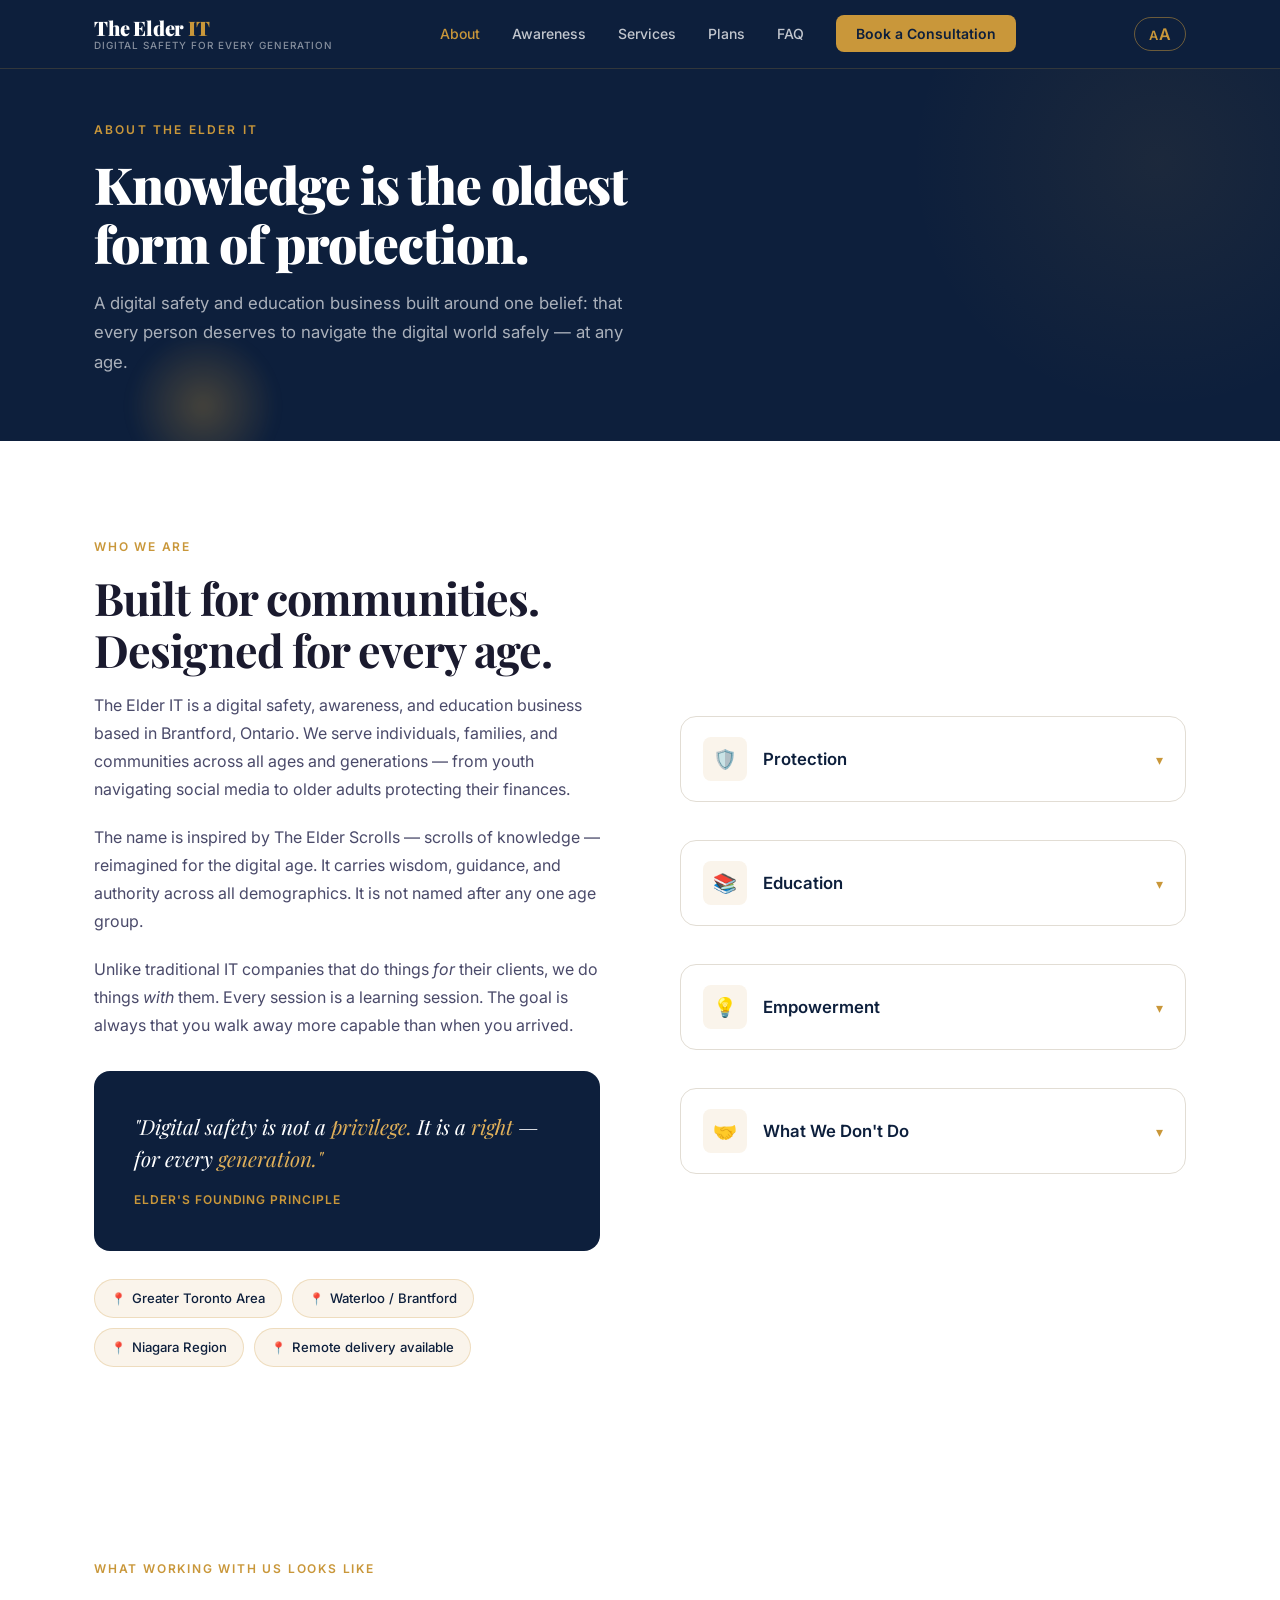
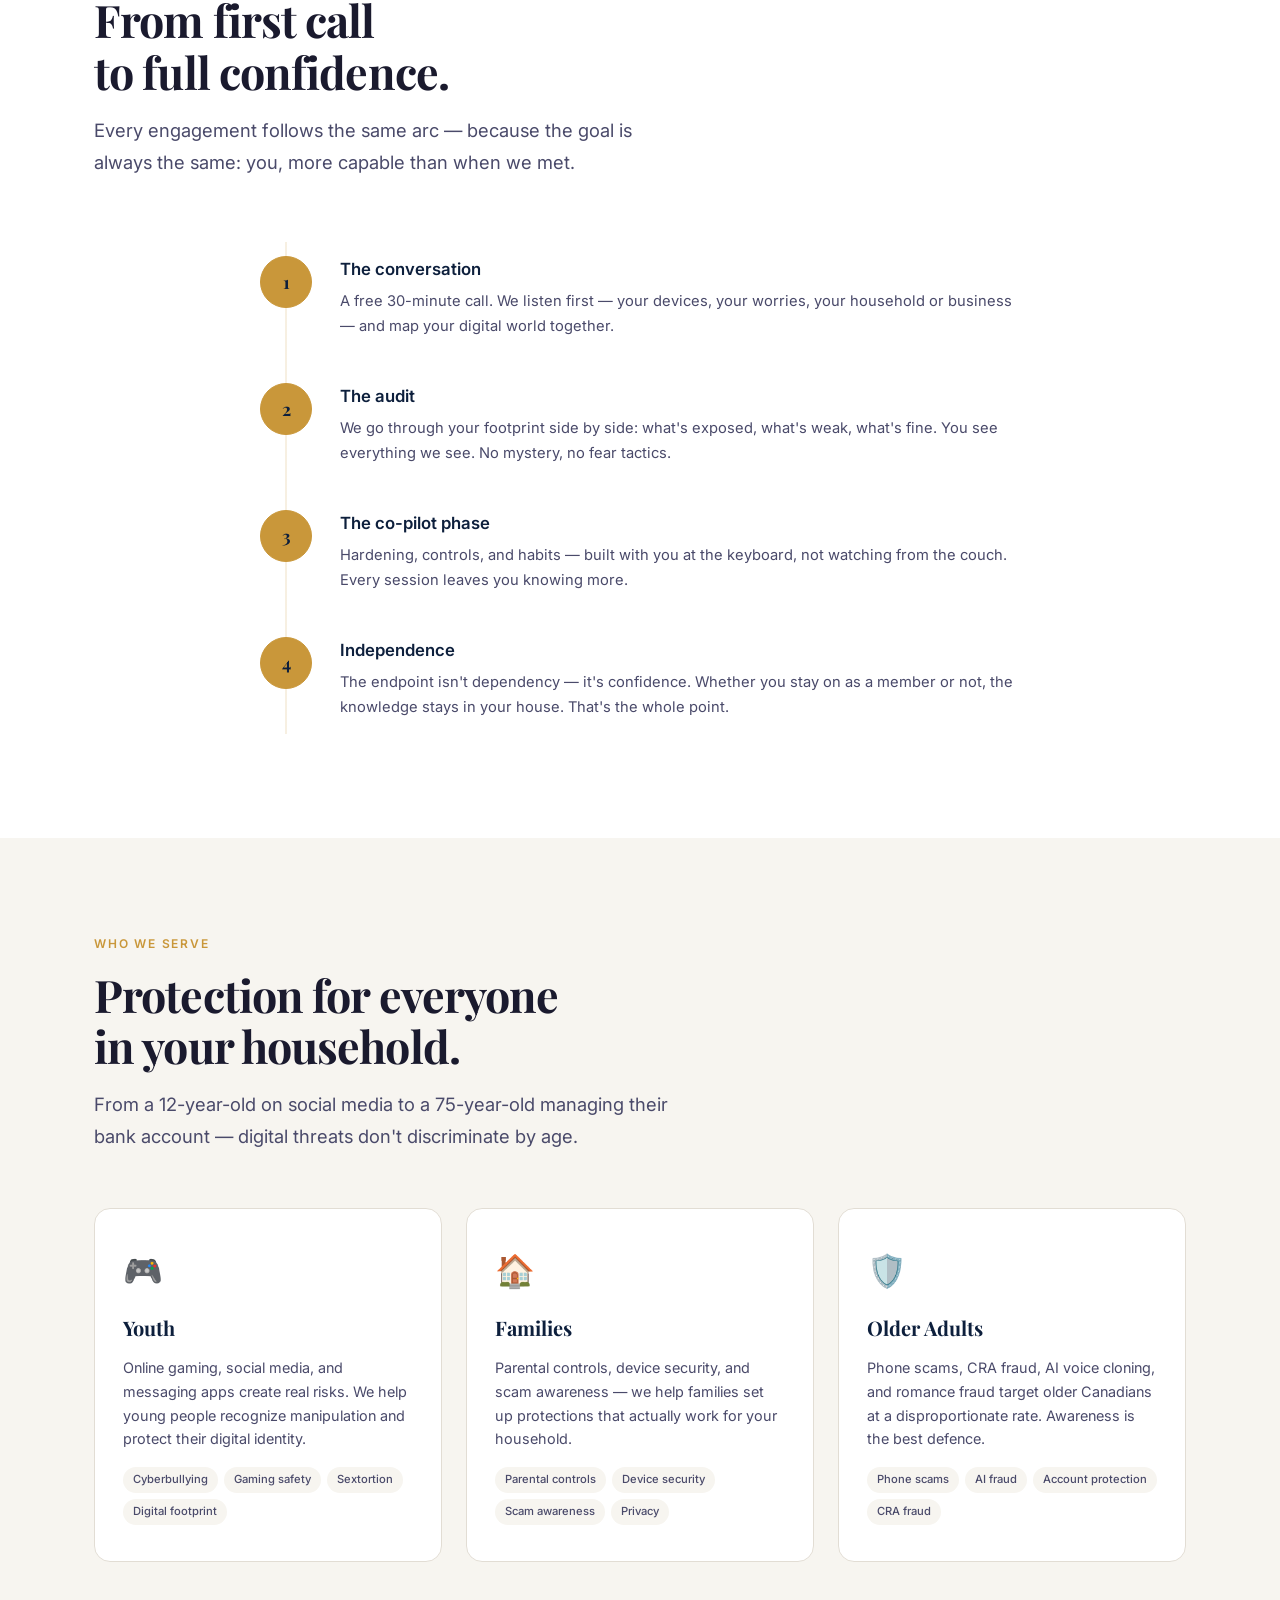
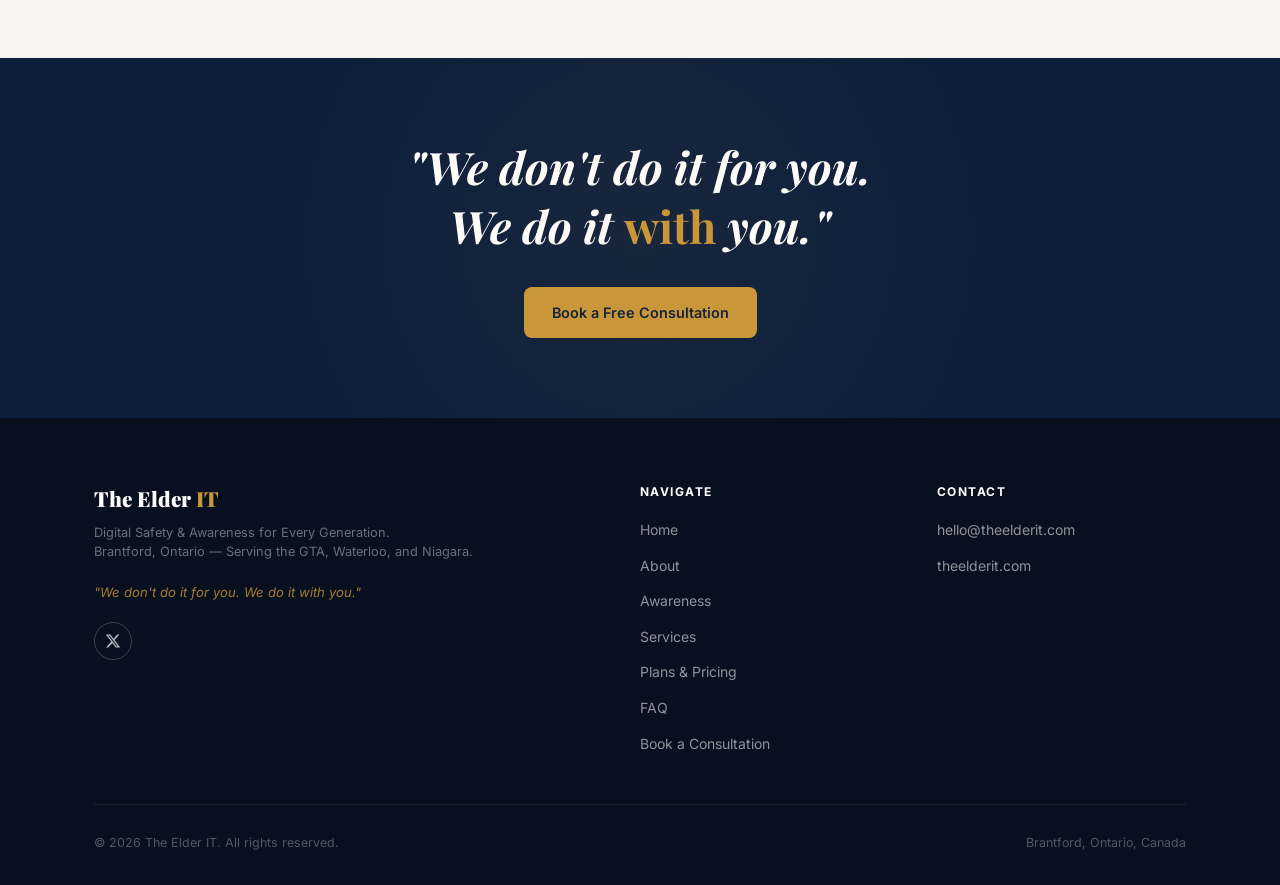
==== commit c16793f8: "Refactor about.html for improved structure and clarity" ====
--- a/about.html
+++ b/about.html
@@ -1555,7 +1555,7 @@
         <p style="margin-bottom:32px;">Unlike traditional IT companies that do things <em>for</em> their clients, we do things <em>with</em> them. Every session is a learning session. The goal is always that you walk away more capable than when you arrived.</p>
 
         <div class="about-principle">
-          <p class="about-principle__text">"Digital safety is not a privilege. It is a right — for every generation."</p>
+          <p class="about-principle__text manifesto" data-manifesto="&quot;Digital safety is not a privilege. It is a right — for every generation.&quot;">"Digital safety is not a privilege. It is a right — for every generation."</p>
           <span class="about-principle__attr">Elder's Founding Principle</span>
         </div>
 
@@ -1568,16 +1568,13 @@
       </div>
 
       <div class="about-values">
-        <div class="pillar fade-up open">
-          <button type="button" class="pillar__head" aria-expanded="true">
+        <div class="pillar fade-up">
+          <button type="button" class="pillar__head" aria-expanded="false">
             <span class="pillar__icon">🛡️</span>
             <span class="pillar__title">Protection</span>
             <span class="pillar__chev" aria-hidden="true">▾</span>
           </button>
-          <div class="pillar__panel">
-            <p class="pillar__body">Keeping people safe from digital threats through practical, actionable knowledge — not fear, not jargon, not dependency.</p>
-            <p class="pillar__practice">In practice: every engagement starts with a full audit of your real exposure — then we close the gaps together, in plain language.</p>
-          </div>
+          <div class="pillar__panel"><div class="pillar__wrap"><p class="pillar__body">Keeping people safe from digital threats through practical, actionable knowledge — not fear, not jargon, not dependency.</p><p class="pillar__practice">In practice: every engagement starts with a full audit of your real exposure — then we close the gaps together, in plain language.</p></div></div>
         </div>
         <div class="pillar fade-up">
           <button type="button" class="pillar__head" aria-expanded="false">
@@ -1585,10 +1582,7 @@
             <span class="pillar__title">Education</span>
             <span class="pillar__chev" aria-hidden="true">▾</span>
           </button>
-          <div class="pillar__panel">
-            <p class="pillar__body">Building genuine knowledge and confidence. We do things with our clients — not for them. Every session is a learning session.</p>
-            <p class="pillar__practice">In practice: you are at the keyboard during every session. If we changed a setting and you can’t explain why, we haven’t finished.</p>
-          </div>
+          <div class="pillar__panel"><div class="pillar__wrap"><p class="pillar__body">Building genuine knowledge and confidence. We do things with our clients — not for them. Every session is a learning session.</p><p class="pillar__practice">In practice: you are at the keyboard during every session. If we changed a setting and you can’t explain why, we haven’t finished.</p></div></div>
         </div>
         <div class="pillar fade-up">
           <button type="button" class="pillar__head" aria-expanded="false">
@@ -1596,10 +1590,7 @@
             <span class="pillar__title">Empowerment</span>
             <span class="pillar__chev" aria-hidden="true">▾</span>
           </button>
-          <div class="pillar__panel">
-            <p class="pillar__body">Giving every person the ability to navigate the digital world on their own terms — from a 12-year-old to a 75-year-old.</p>
-            <p class="pillar__practice">In practice: our goal is that you need us less over time — members graduate into confidence, not dependency.</p>
-          </div>
+          <div class="pillar__panel"><div class="pillar__wrap"><p class="pillar__body">Giving every person the ability to navigate the digital world on their own terms — from a 12-year-old to a 75-year-old.</p><p class="pillar__practice">In practice: our goal is that you need us less over time — members graduate into confidence, not dependency.</p></div></div>
         </div>
         <div class="pillar fade-up">
           <button type="button" class="pillar__head" aria-expanded="false">
@@ -1607,10 +1598,7 @@
             <span class="pillar__title">What We Don't Do</span>
             <span class="pillar__chev" aria-hidden="true">▾</span>
           </button>
-          <div class="pillar__panel">
-            <p class="pillar__body">We don't sell hardware. We don't fix broken computers. We don't provide legal or financial advice. We keep our focus narrow so it stays sharp.</p>
-            <p class="pillar__practice">In practice: if you need something outside our lane, we tell you exactly what to look for — and send you to someone honest.</p>
-          </div>
+          <div class="pillar__panel"><div class="pillar__wrap"><p class="pillar__body">We don't sell hardware. We don't fix broken computers. We don't provide legal or financial advice. We keep our focus narrow so it stays sharp.</p><p class="pillar__practice">In practice: if you need something outside our lane, we tell you exactly what to look for — and send you to someone honest.</p></div></div>
         </div>
       </div>
     </div>
--- a/assets/elder.css
+++ b/assets/elder.css
@@ -477,7 +477,8 @@
 }
 .scam-step__title { font-family: 'Playfair Display', serif; font-size: 1.35rem; font-weight: 700; margin-bottom: 10px; color: var(--white); }
 .scam-step__body { color: rgba(255,255,255,0.72); font-size: 0.95rem; line-height: 1.75; }
-.scam-sim__intro { text-align: center; max-width: 640px; margin: 0 auto 10px; padding: 0 24px; }
+.scam-sim__intro { text-align: left; max-width: 1140px; margin: 0 auto 10px; padding: 0 24px; }
+.scam-sim__intro p { max-width: 620px; }
 .scam-sim__intro .section__eyebrow { margin-bottom: 14px; }
 .scam-sim__intro h2 { color: var(--white); margin-bottom: 14px; }
 .scam-sim__intro p { color: rgba(255,255,255,0.68); }
@@ -959,29 +960,49 @@
 .plan-card:hover::after, .biz-plan-card:hover::after { animation: sheen 0.9s ease forwards; }
 @keyframes sheen { to { left: 130%; } }
 
-/* ── CUSTOM TIER: full-width banner card ── */
+/* ── CUSTOM TIER: compact full-width banner ── */
 .biz-plan-card--custom {
   grid-column: 1 / -1;
-  display: grid;
-  grid-template-columns: 240px 1fr auto;
-  gap: 32px;
+  display: flex;
+  flex-wrap: wrap;
   align-items: center;
+  gap: 10px 28px;
+  padding: 26px 30px;
   background: linear-gradient(120deg, var(--navy) 0%, var(--navy-light) 100%);
   border: 1px solid rgba(201,151,58,0.5);
 }
-.biz-plan-card--custom .biz-plan-card__name,
-.biz-plan-card--custom .biz-plan-card__quote { color: var(--gold-light); }
-.biz-plan-card--custom .biz-plan-card__minimum { color: rgba(255,255,255,0.6); }
+.biz-plan-card--custom .biz-plan-card__tier { margin: 0; }
+.biz-plan-card--custom .biz-plan-card__name {
+  color: var(--gold-light);
+  margin: 0;
+  font-size: 1.5rem;
+}
+.biz-plan-card--custom .biz-plan-card__pricing {
+  display: flex; align-items: baseline; gap: 12px;
+  margin: 0; padding: 0; border: none;
+}
+.biz-plan-card--custom .biz-plan-card__quote { color: var(--gold-light); font-size: 1.15rem; margin: 0; }
+.biz-plan-card--custom .biz-plan-card__minimum { color: rgba(255,255,255,0.6); margin: 0; }
 .biz-plan-card--custom .biz-plan-card__features {
-  display: grid;
-  grid-template-columns: repeat(2, 1fr);
-  gap: 4px 24px;
+  flex-basis: 100%;
+  display: flex;
+  flex-wrap: wrap;
+  gap: 8px;
+  margin: 6px 0 0;
+}
+.biz-plan-card--custom .biz-plan-card__feature {
+  border: 1px solid rgba(201,151,58,0.4);
+  border-radius: 100px;
+  padding: 7px 15px !important;
+  font-size: 0.8rem;
+  color: rgba(255,255,255,0.85);
+  background: rgba(201,151,58,0.08);
   margin: 0;
 }
-.biz-plan-card--custom .biz-plan-card__feature { color: rgba(255,255,255,0.85); }
-@media (max-width: 900px) {
-  .biz-plan-card--custom { grid-template-columns: 1fr; gap: 18px; }
-  .biz-plan-card--custom .biz-plan-card__features { grid-template-columns: 1fr; }
+.biz-plan-card--custom .biz-plan-card__feature::before { display: none; }
+.biz-plan-card--custom .btn { margin-left: auto; }
+@media (max-width: 720px) {
+  .biz-plan-card--custom .btn { margin-left: 0; width: 100%; justify-content: center; }
 }
 
 /* ── 3D TILT (site-wide tiles) ── */
@@ -997,20 +1018,24 @@
   min-height: 230px;
 }
 .threat-card--flip .flip-inner {
-  display: grid;
+  position: relative;
   width: 100%;
   min-height: 230px;
   transition: transform 0.6s cubic-bezier(0.4, 0.1, 0.2, 1);
   transform-style: preserve-3d;
+  -webkit-transform-style: preserve-3d;
+  will-change: transform;
 }
 .threat-card--flip.flipped .flip-inner { transform: rotateY(180deg); }
 .flip-front, .flip-back {
-  grid-area: 1 / 1;
+  position: absolute;
+  inset: 0;
   backface-visibility: hidden;
   -webkit-backface-visibility: hidden;
   border-radius: var(--radius-lg);
   padding: 28px 24px;
 }
+.flip-front { transform: rotateY(0deg); }
 .flip-front {
   background: rgba(255,255,255,0.05);
   border: 1px solid rgba(255,255,255,0.12);
@@ -1103,19 +1128,19 @@
 .journey__step.active { opacity: 1; }
 .journey__step.active .journey__dot { background: var(--gold); color: var(--navy); border-color: var(--gold); }
 
-/* ── FLOATING LANTERN ORBS (page headers) ── */
-.page-header { position: relative; overflow: hidden; }
-.page-header::before, .page-header::after {
+/* ── FLOATING LANTERN ORB (page headers) ──
+   Uses ::after only — the base stylesheet owns ::before. */
+.page-header::after {
   content: "";
   position: absolute;
+  width: 150px; height: 150px;
+  bottom: -40px; left: 10%;
   border-radius: 50%;
-  background: radial-gradient(circle, rgba(201,151,58,0.35), transparent 70%);
+  background: radial-gradient(circle, rgba(201,151,58,0.3), transparent 70%);
   filter: blur(6px);
   pointer-events: none;
-  animation: orbDrift 14s ease-in-out infinite alternate;
-}
-.page-header::before { width: 220px; height: 220px; top: -60px; right: 8%; }
-.page-header::after  { width: 140px; height: 140px; bottom: -40px; left: 12%; animation-duration: 18s; animation-delay: -6s; }
+  animation: orbDrift 16s ease-in-out infinite alternate;
+}
 @keyframes orbDrift {
   from { transform: translate(0, 0) scale(1); }
   to   { transform: translate(-40px, 26px) scale(1.15); }
@@ -1124,7 +1149,373 @@
 
 @media (prefers-reduced-motion: reduce) {
   .plan-card--pro::before { animation: none; }
-  .page-header::before, .page-header::after { animation: none; }
+  .page-header::after { animation: none; }
   .plan-card:hover::after, .biz-plan-card:hover::after { animation: none; }
   .threat-card--flip .flip-inner { transition: none; }
 }
+
+/* ============================================================
+   ROUND 3 — designer pass
+   ============================================================ */
+
+/* ── FILTER CHIPS (services + FAQ) ── */
+.svc-filter { display: flex; flex-wrap: wrap; gap: 10px; margin-bottom: 34px; }
+.svc-chip {
+  border: 1px solid var(--border);
+  background: var(--white);
+  border-radius: 100px;
+  padding: 10px 22px;
+  font-family: 'Inter', sans-serif;
+  font-size: 0.86rem;
+  font-weight: 600;
+  color: var(--text-mid);
+  cursor: pointer;
+  transition: background 0.2s, color 0.2s, border-color 0.2s, transform 0.2s;
+}
+.svc-chip:hover { border-color: var(--gold); color: var(--gold); transform: translateY(-2px); }
+.svc-chip.active { background: var(--navy); border-color: var(--navy); color: var(--gold-light); }
+.service-card.svc-hide, .faq-item.svc-hide { display: none !important; }
+.service-card { transition: opacity 0.3s ease, transform 0.3s ease; }
+.service-card.svc-pop { animation: svcPop 0.35s ease; }
+@keyframes svcPop { from { opacity: 0; transform: translateY(10px); } to { opacity: 1; transform: none; } }
+
+/* ── AI TERMINAL (services robot tile) ── */
+.ai-terminal {
+  margin-top: 14px;
+  background: var(--navy);
+  border-radius: var(--radius);
+  padding: 12px 14px;
+  font-family: monospace;
+  font-size: 0.76rem;
+  line-height: 1.7;
+  color: var(--gold-light);
+  min-height: 78px;
+  overflow: hidden;
+}
+.ai-terminal .cursor { display: inline-block; width: 7px; height: 12px; background: var(--gold); animation: blink 0.9s steps(1) infinite; vertical-align: -1px; }
+@keyframes blink { 50% { opacity: 0; } }
+
+/* ── PILLARS ACCORDION (about) ── */
+.pillar {
+  border: 1px solid var(--border);
+  border-radius: var(--radius-lg);
+  background: var(--white);
+  margin-bottom: 14px;
+  overflow: hidden;
+  transition: border-color 0.25s, box-shadow 0.25s;
+}
+.pillar.open { border-color: rgba(201,151,58,0.55); box-shadow: 0 10px 30px var(--shadow); }
+.pillar__head {
+  display: flex;
+  align-items: center;
+  gap: 16px;
+  width: 100%;
+  border: none;
+  background: transparent;
+  padding: 20px 22px;
+  cursor: pointer;
+  font-family: 'Inter', sans-serif;
+  text-align: left;
+}
+.pillar__icon {
+  width: 44px; height: 44px;
+  background: rgba(201,151,58,0.1);
+  border-radius: var(--radius);
+  display: grid; place-items: center;
+  font-size: 1.2rem;
+  flex-shrink: 0;
+}
+.pillar__title { font-weight: 600; font-size: 1.05rem; color: var(--navy); flex: 1; }
+.pillar__chev { color: var(--gold); transition: transform 0.3s ease; font-size: 0.9rem; }
+.pillar.open .pillar__chev { transform: rotate(180deg); }
+.pillar__panel {
+  display: grid;
+  grid-template-rows: 0fr;
+  transition: grid-template-rows 0.35s ease;
+}
+.pillar__wrap { overflow: hidden; min-height: 0; }
+.pillar.open .pillar__panel { grid-template-rows: 1fr; }
+.pillar__body { padding: 0 22px 6px; font-size: 0.94rem; line-height: 1.75; }
+.pillar__practice {
+  margin: 8px 22px 20px;
+  padding: 12px 16px;
+  background: rgba(201,151,58,0.07);
+  border-left: 3px solid var(--gold);
+  border-radius: 0 var(--radius) var(--radius) 0;
+  font-size: 0.86rem;
+  line-height: 1.65;
+  color: var(--text-mid);
+}
+
+/* ── HERO CONSTELLATION (home) ── */
+.hero { position: relative; }
+.hero-net { position: absolute; inset: 0; width: 100%; height: 100%; pointer-events: none; opacity: 0.5; }
+.hero__inner { position: relative; z-index: 1; }
+
+/* ── HERO LOAD CHOREOGRAPHY (home) ── */
+@keyframes heroIn { from { opacity: 0; transform: translateY(22px); } to { opacity: 1; transform: none; } }
+.hero__eyebrow, .hero__heading, .hero__body, .hero__actions { animation: heroIn 0.7s cubic-bezier(0.2,0.7,0.3,1) both; }
+.hero__eyebrow { animation-delay: 0.05s; }
+.hero__heading { animation-delay: 0.18s; }
+.hero__body   { animation-delay: 0.34s; }
+.hero__actions{ animation-delay: 0.5s; }
+
+/* ── PLANS STICKY MINI-NAV ── */
+.mini-nav {
+  position: fixed;
+  top: 0; left: 0; right: 0;
+  transform: translateY(-110%);
+  background: rgba(13,31,60,0.96);
+  backdrop-filter: blur(8px);
+  border-bottom: 1px solid rgba(201,151,58,0.35);
+  z-index: 1500;
+  transition: transform 0.35s ease;
+}
+.mini-nav.show { transform: translateY(72px); }
+.mini-nav__inner {
+  max-width: 1140px; margin: 0 auto; padding: 10px 24px;
+  display: flex; gap: 8px; overflow-x: auto;
+}
+.mini-nav a {
+  flex-shrink: 0;
+  font-size: 0.82rem; font-weight: 600;
+  color: rgba(255,255,255,0.65);
+  padding: 8px 16px; border-radius: 100px;
+  transition: color 0.2s, background 0.2s;
+}
+.mini-nav a:hover { color: var(--gold-light); }
+.mini-nav a.active { background: rgba(201,151,58,0.18); color: var(--gold-light); }
+
+/* ── LIVE FRAUD COUNTER (awareness header) ── */
+.loss-counter {
+  margin-top: 26px;
+  display: inline-flex;
+  flex-direction: column;
+  gap: 4px;
+  background: rgba(201,151,58,0.1);
+  border: 1px solid rgba(201,151,58,0.4);
+  border-radius: var(--radius-lg);
+  padding: 16px 24px;
+}
+.loss-counter__num {
+  font-family: 'Playfair Display', serif;
+  font-size: clamp(1.5rem, 3.4vw, 2.2rem);
+  font-weight: 900;
+  color: var(--gold-light);
+  font-variant-numeric: tabular-nums;
+}
+.loss-counter__label { font-size: 0.82rem; color: rgba(255,255,255,0.7); }
+.loss-counter__src { font-size: 0.68rem; color: rgba(255,255,255,0.4); letter-spacing: 0.04em; }
+
+/* ── CONTACT FORM PROGRESS ── */
+.form-progress { margin-bottom: 20px; }
+.form-progress__label { font-size: 0.78rem; font-weight: 600; color: var(--text-mid); margin-bottom: 8px; display: flex; justify-content: space-between; }
+.form-progress__label strong { color: var(--gold); }
+.form-progress__track { height: 6px; border-radius: 100px; background: var(--off-white); border: 1px solid var(--border); overflow: hidden; }
+.form-progress__fill { height: 100%; width: 0%; border-radius: 100px; background: linear-gradient(90deg, var(--gold), var(--gold-light)); transition: width 0.4s ease; }
+
+/* ── INBOX DEFENDER ARCADE ── */
+.defender { max-width: 720px; margin: 0 auto; }
+.defender__hud {
+  display: flex; gap: 22px; justify-content: center; flex-wrap: wrap;
+  margin-bottom: 14px;
+  font-weight: 600; font-size: 0.95rem; color: rgba(255,255,255,0.85);
+}
+.defender__score, .defender__best-num { color: var(--gold-light); font-variant-numeric: tabular-nums; }
+.defender__field {
+  position: relative;
+  height: 430px;
+  border: 1px solid rgba(201,151,58,0.4);
+  border-radius: var(--radius-lg);
+  background:
+    radial-gradient(circle at 50% 120%, rgba(201,151,58,0.14), transparent 60%),
+    linear-gradient(180deg, #0a1830 0%, var(--navy) 100%);
+  overflow: hidden;
+  touch-action: manipulation;
+}
+.defender__inbox {
+  position: absolute;
+  bottom: 0; left: 0; right: 0;
+  text-align: center;
+  padding: 10px;
+  font-size: 0.8rem; font-weight: 700; letter-spacing: 0.18em;
+  color: var(--gold);
+  border-top: 1px dashed rgba(201,151,58,0.5);
+  background: rgba(201,151,58,0.07);
+}
+.defender__overlay {
+  position: absolute; inset: 0; z-index: 5;
+  display: flex; flex-direction: column; align-items: center; justify-content: center; gap: 10px;
+  background: rgba(13,31,60,0.82);
+  backdrop-filter: blur(3px);
+  text-align: center; padding: 24px;
+}
+.defender__overlay-title { font-family: 'Playfair Display', serif; font-size: 1.9rem; font-weight: 900; color: var(--gold-light); }
+.defender__overlay-body { color: rgba(255,255,255,0.75); max-width: 380px; line-height: 1.6; margin-bottom: 8px; }
+.defender.playing .defender__overlay { display: none; }
+.fall-msg {
+  position: absolute;
+  top: -60px;
+  max-width: 230px;
+  padding: 10px 14px;
+  border-radius: 14px;
+  font-size: 0.78rem;
+  line-height: 1.45;
+  cursor: pointer;
+  user-select: none;
+  -webkit-user-select: none;
+  background: #1e2c46;
+  color: #fff;
+  border: 1px solid rgba(255,255,255,0.15);
+  box-shadow: 0 8px 22px rgba(0,0,0,0.35);
+  will-change: transform;
+}
+.fall-msg:hover { border-color: var(--gold); }
+.fall-msg.zapped { animation: zap 0.3s ease forwards; pointer-events: none; }
+@keyframes zap { to { transform: scale(0.2) rotate(14deg); opacity: 0; } }
+.fall-msg.wrong { animation: wrongShake 0.35s ease forwards; pointer-events: none; }
+@keyframes wrongShake { 30% { transform: translateX(-6px); } 60% { transform: translateX(6px); } 100% { opacity: 0; } }
+.fall-msg .tag {
+  display: block; margin-top: 5px;
+  font-size: 0.62rem; font-weight: 700; letter-spacing: 0.1em; text-transform: uppercase;
+}
+.fall-msg .tag--hit { color: #7fe0a0; }
+.fall-msg .tag--miss { color: #ff9a9a; }
+.defender__note { text-align: center; font-size: 0.82rem; color: rgba(255,255,255,0.5); margin-top: 14px; }
+.defender__flash { animation: fieldFlash 0.3s ease; }
+@keyframes fieldFlash { 50% { box-shadow: inset 0 0 0 4px rgba(255,90,90,0.6); } }
+
+@media (prefers-reduced-motion: reduce) {
+  .hero__eyebrow, .hero__heading, .hero__body, .hero__actions { animation: none; }
+  .mini-nav { transition: none; }
+}
+
+/* ============================================================
+   AGENT SHOWCASE — "What AI can be added" panel, visual pass
+   Dark navy tiles, gold circuitry, one signature motion per agent
+   ============================================================ */
+.addons-grid .addon-item {
+  position: relative;
+  background: linear-gradient(160deg, var(--navy) 0%, var(--navy-light) 100%) !important;
+  border: 1px solid rgba(201,151,58,0.3) !important;
+  border-radius: var(--radius-lg);
+  overflow: hidden;
+  transition: transform 0.25s ease, border-color 0.25s ease, box-shadow 0.25s ease;
+}
+.addons-grid .addon-item:hover {
+  transform: translateY(-4px);
+  border-color: var(--gold) !important;
+  box-shadow: 0 14px 34px rgba(13,31,60,0.4);
+}
+/* scanning beam sweeps each tile on hover */
+.addons-grid .addon-item::before {
+  content: "";
+  position: absolute;
+  top: 0; bottom: 0; left: -30%;
+  width: 18%;
+  background: linear-gradient(105deg, transparent, rgba(201,151,58,0.22), transparent);
+  transform: skewX(-18deg);
+  pointer-events: none;
+}
+.addons-grid .addon-item:hover::before { animation: agentScan 0.8s ease forwards; }
+@keyframes agentScan { to { left: 120%; } }
+
+.addons-grid .addon-item__icon {
+  display: grid;
+  place-items: center;
+  width: 46px; height: 46px;
+  flex-shrink: 0;
+  background: rgba(201,151,58,0.12);
+  border: 1px solid rgba(201,151,58,0.4);
+  border-radius: 12px;
+  font-size: 1.25rem;
+  position: relative;
+}
+.addons-grid .addon-item__title { color: var(--gold-light); }
+.addons-grid .addon-item__body { color: rgba(255,255,255,0.72); }
+
+/* status LED on every agent chip */
+.addons-grid .addon-item__icon::after {
+  content: "";
+  position: absolute;
+  top: -4px; right: -4px;
+  width: 9px; height: 9px;
+  border-radius: 50%;
+  background: var(--gold);
+  box-shadow: 0 0 0 0 rgba(201,151,58,0.6);
+  animation: agentLed 2.4s ease-out infinite;
+}
+@keyframes agentLed {
+  0% { box-shadow: 0 0 0 0 rgba(201,151,58,0.6); }
+  70% { box-shadow: 0 0 0 8px rgba(201,151,58,0); }
+  100% { box-shadow: 0 0 0 0 rgba(201,151,58,0); }
+}
+
+/* one signature motion per agent, by position */
+.addons-grid .addon-item:nth-child(1):hover .addon-item__icon { animation: agentPing 0.55s ease; }      /* Lead Response — inbox ping */
+.addons-grid .addon-item:nth-child(2):hover .addon-item__icon { animation: agentSpin 0.7s ease; }       /* Nurture — cycle */
+.addons-grid .addon-item:nth-child(3):hover .addon-item__icon { animation: agentPop 0.5s ease; }        /* Package — unbox */
+.addons-grid .addon-item:nth-child(4):hover .addon-item__icon { animation: agentRing 0.6s ease; }       /* Post-call — ring */
+.addons-grid .addon-item:nth-child(5):hover .addon-item__icon { animation: agentSend 0.55s ease; }      /* Market update — send */
+.addons-grid .addon-item:nth-child(6):hover .addon-item__icon { animation: agentSparkle 0.7s ease; }    /* Review — shine */
+.addons-grid .addon-item:nth-child(7):hover .addon-item__icon { animation: agentPing 0.55s ease; }      /* Event — ping */
+.addons-grid .addon-item:nth-child(8):hover .addon-item__icon { animation: agentSparkle 0.9s ease; }    /* Many more — shimmer */
+
+@keyframes agentPing { 30% { transform: translateY(-7px); } 55% { transform: translateY(2px); } 100% { transform: none; } }
+@keyframes agentSpin { to { transform: rotate(360deg); } }
+@keyframes agentPop { 40% { transform: scale(1.25); } 100% { transform: none; } }
+@keyframes agentRing { 20% { transform: rotate(-14deg); } 40% { transform: rotate(12deg); } 60% { transform: rotate(-8deg); } 80% { transform: rotate(5deg); } 100% { transform: none; } }
+@keyframes agentSend { 45% { transform: translate(6px, -8px); opacity: 0.4; } 55% { transform: translate(-4px, 4px); opacity: 0.4; } 100% { transform: none; opacity: 1; } }
+@keyframes agentSparkle { 30% { transform: scale(1.2) rotate(8deg); filter: drop-shadow(0 0 8px rgba(224,176,90,0.9)); } 100% { transform: none; filter: none; } }
+
+/* staggered entrance when the panel opens */
+.addons-panel.open .addon-item { animation: agentIn 0.45s ease both; }
+.addons-panel.open .addon-item:nth-child(2) { animation-delay: 0.05s; }
+.addons-panel.open .addon-item:nth-child(3) { animation-delay: 0.1s; }
+.addons-panel.open .addon-item:nth-child(4) { animation-delay: 0.15s; }
+.addons-panel.open .addon-item:nth-child(5) { animation-delay: 0.2s; }
+.addons-panel.open .addon-item:nth-child(6) { animation-delay: 0.25s; }
+.addons-panel.open .addon-item:nth-child(7) { animation-delay: 0.3s; }
+.addons-panel.open .addon-item:nth-child(8) { animation-delay: 0.35s; }
+@keyframes agentIn { from { opacity: 0; transform: translateY(14px); } to { opacity: 1; transform: none; } }
+
+.addons-note { color: var(--text-mid); }
+
+@media (prefers-reduced-motion: reduce) {
+  .addons-grid .addon-item__icon::after { animation: none; }
+  .addons-grid .addon-item:hover .addon-item__icon { animation: none !important; }
+  .addons-panel.open .addon-item { animation: none; }
+  .addons-grid .addon-item:hover::before { animation: none; }
+}
+
+
+/* ── MANIFESTO REVEAL (about — the founding principle) ── */
+.about-principle { position: relative; overflow: hidden; }
+.about-principle::before {
+  content: "";
+  position: absolute;
+  top: -50%; left: -20%;
+  width: 40%; height: 200%;
+  background: linear-gradient(100deg, transparent, rgba(201,151,58,0.12), transparent);
+  transform: skewX(-16deg) translateX(-120%);
+  pointer-events: none;
+}
+.about-principle.lit::before { animation: manifestoSweep 1.6s ease 0.2s forwards; }
+@keyframes manifestoSweep { to { transform: skewX(-16deg) translateX(420%); } }
+.manifesto .word {
+  display: inline-block;
+  opacity: 0;
+  transform: translateY(0.5em);
+  filter: blur(3px);
+  transition: opacity 0.5s ease, transform 0.5s ease, filter 0.5s ease;
+  transition-delay: var(--wd, 0ms);
+}
+.about-principle.lit .manifesto .word { opacity: 1; transform: none; filter: none; }
+.manifesto .word--key { color: var(--gold-light); }
+.about-principle__attr { display: inline-block; opacity: 0; transition: opacity 0.6s ease 1.4s; }
+.about-principle.lit .about-principle__attr { opacity: 1; }
+@media (prefers-reduced-motion: reduce) {
+  .manifesto .word { opacity: 1; transform: none; filter: none; transition: none; }
+  .about-principle__attr { opacity: 1; transition: none; }
+  .about-principle.lit::before { animation: none; }
+}
